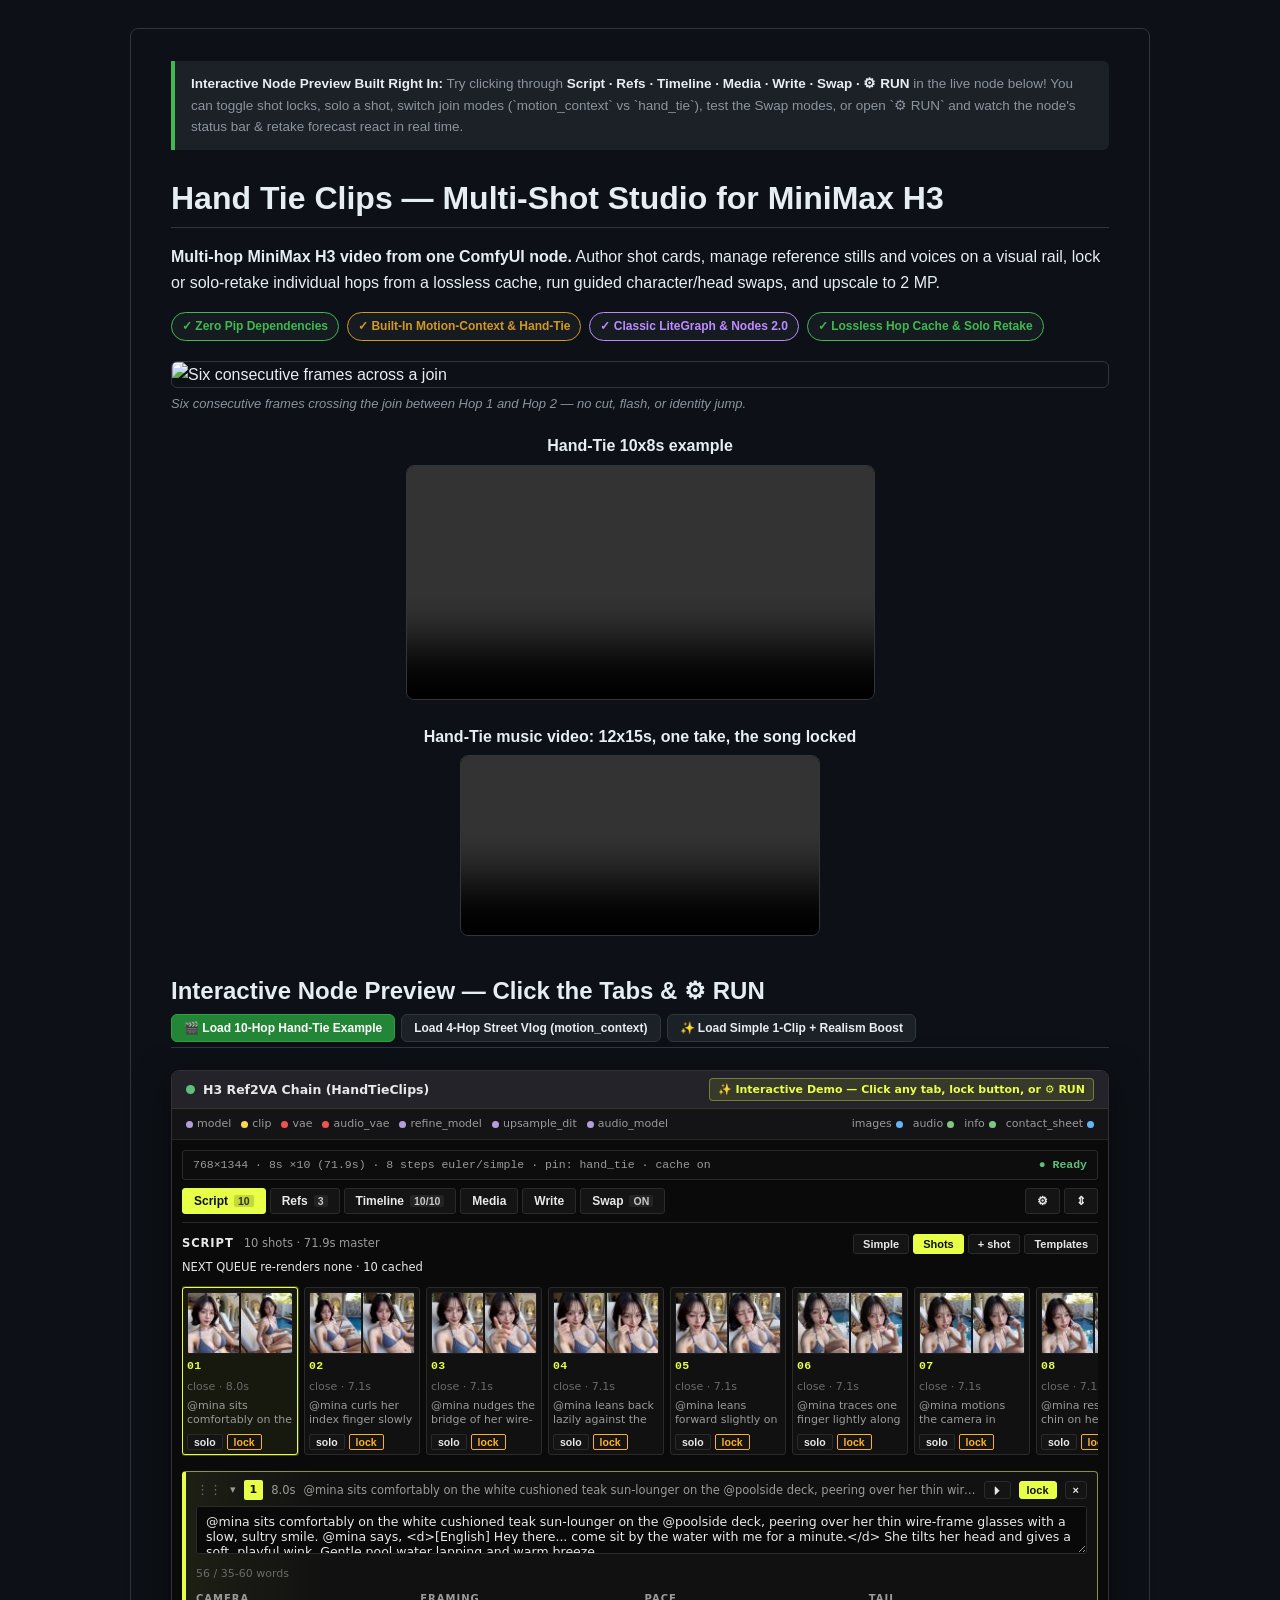
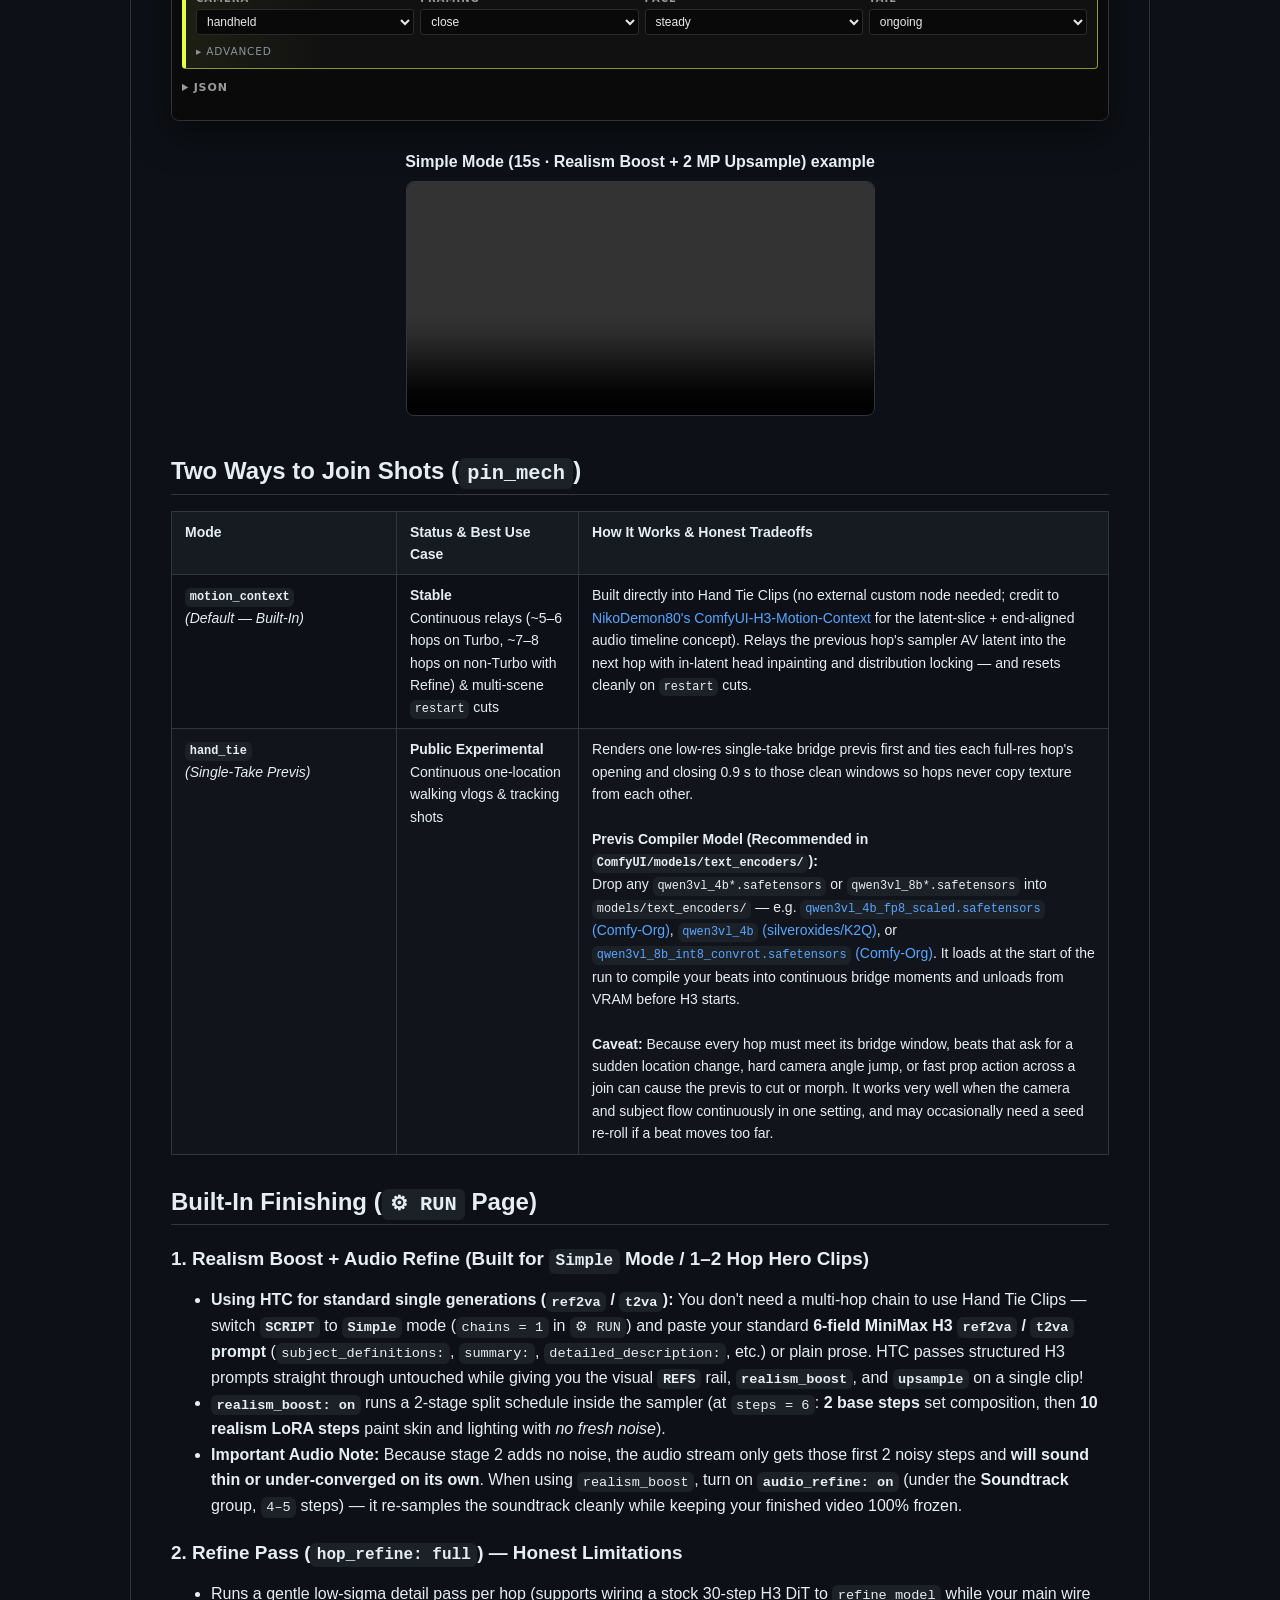
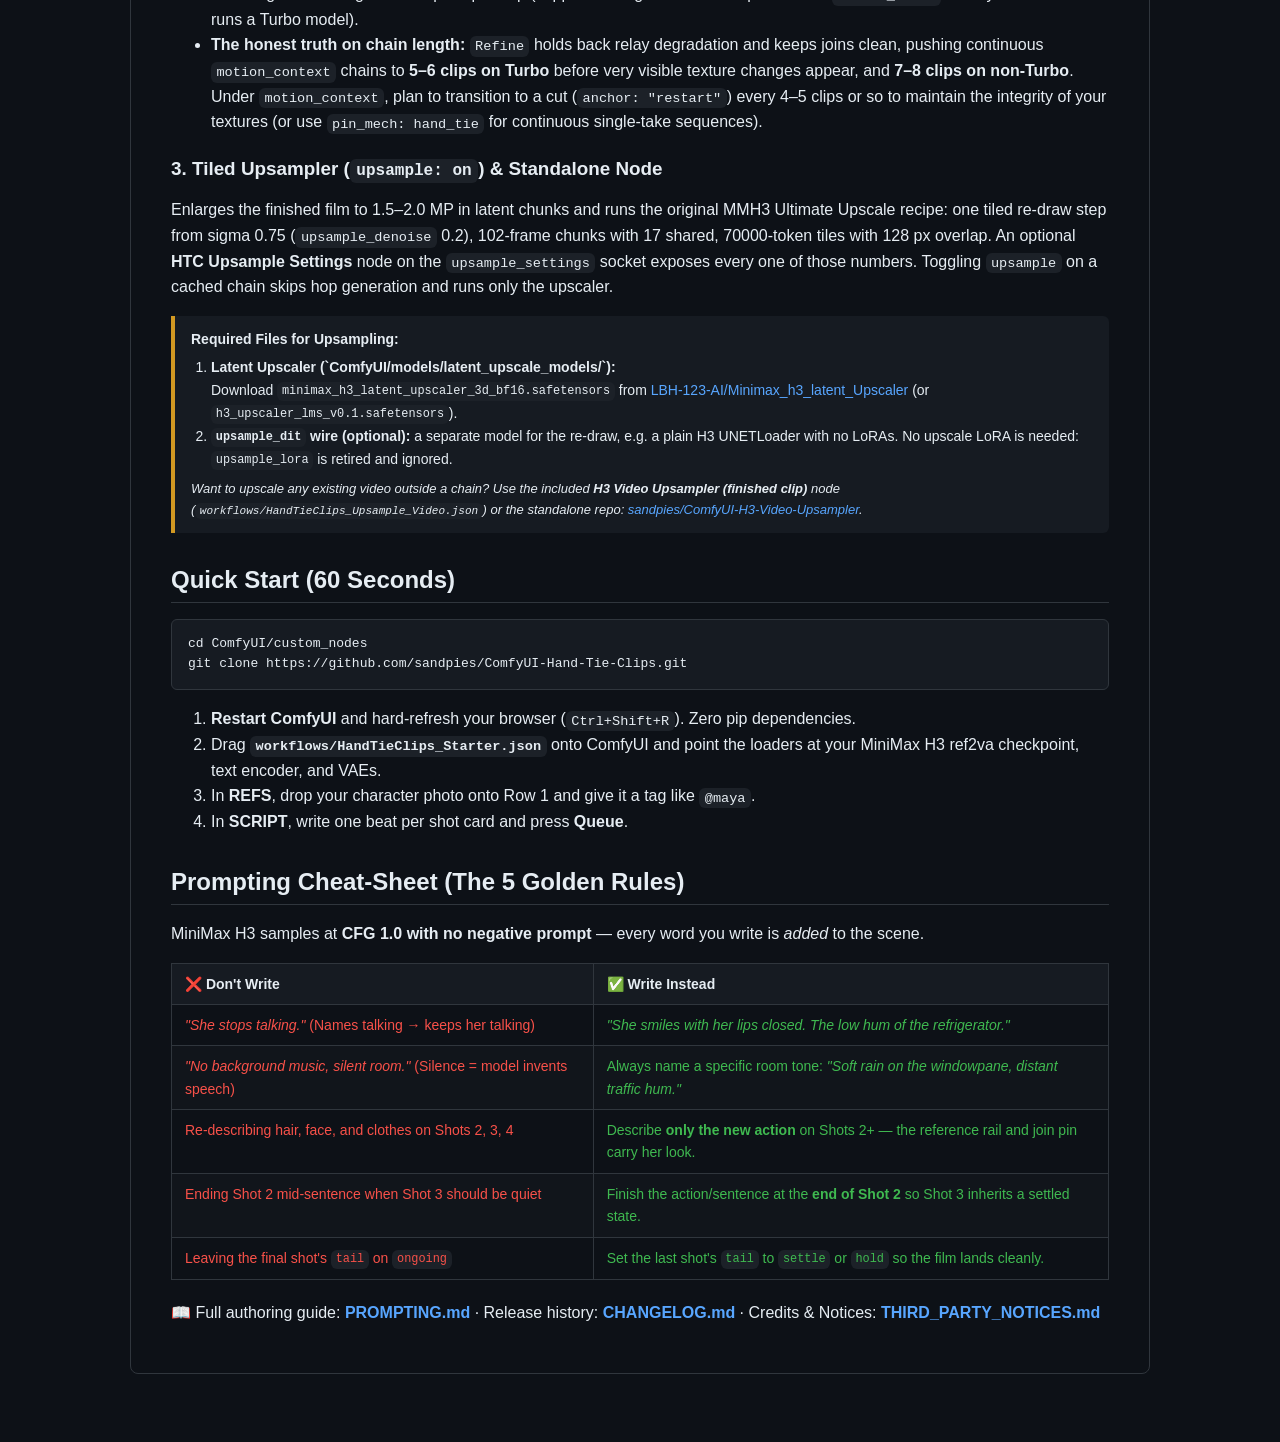
==== docs/demo.html @ 8c5902e2 "3.1.0: hand_tie music videos, HTC Save Video, STANDARD writer, dialogue_lock - hand_tie takes master" ====
<!DOCTYPE html>
<html lang="en" data-theme="dark">
<head>
<meta charset="UTF-8">
<meta name="viewport" content="width=device-width, initial-scale=1.0">
<title>Hand Tie Clips — GitHub Page + Interactive Node Preview</title>
<style>
  :root[data-theme="dark"] {
    --bg-canvas: #0d1117;
    --bg-card: #161b22;
    --bg-subtle: #1c2128;
    --border: #30363d;
    --border-accent: #d29922;
    --text: #e6edf3;
    --text-muted: #8b949e;
    --link: #58a6ff;
    --green: #3fb950;
    --amber: #d29922;
    --red: #f85149;
    --purple: #bc8cff;
  }
  :root[data-theme="light"] {
    --bg-canvas: #ffffff;
    --bg-card: #f6f8fa;
    --bg-subtle: #eaeef2;
    --border: #d0d7de;
    --border-accent: #9a6700;
    --text: #1f2328;
    --text-muted: #656d76;
    --link: #0969da;
    --green: #1a7f37;
    --amber: #9a6700;
    --red: #cf222e;
    --purple: #8250df;
  }
  * { box-sizing: border-box; }
  body {
    margin: 0;
    font-family: -apple-system, BlinkMacSystemFont, "Segoe UI", "Noto Sans", Helvetica, Arial, sans-serif;
    background: var(--bg-canvas);
    color: var(--text);
    line-height: 1.6;
  }
  .action-btn {
    background: var(--bg-subtle);
    color: var(--text);
    border: 1px solid var(--border);
    padding: 6px 12px;
    border-radius: 6px;
    cursor: pointer;
    font-size: 12px;
    font-weight: 600;
  }
  .action-btn.primary { background: #238636; color: #fff; border-color: #2ea043; }
  .container {
    max-width: 1020px;
    margin: 28px auto 80px;
    padding: 32px 40px;
    border: 1px solid var(--border);
    border-radius: 8px;
    background: var(--bg-canvas);
  }
  .concept-banner {
    background: var(--bg-subtle);
    border-left: 4px solid var(--green);
    padding: 12px 16px;
    margin-bottom: 28px;
    border-radius: 0 6px 6px 0;
    font-size: 13.5px;
    color: var(--text-muted);
  }
  .concept-banner strong { color: var(--text); }
  .pane { display: none; }
  .pane.active { display: block; }
  h1, h2, h3 { margin-top: 24px; margin-bottom: 16px; font-weight: 600; line-height: 1.25; }
  h1 { font-size: 2em; padding-bottom: 0.3em; border-bottom: 1px solid var(--border); margin-top: 0; }
  h2 { font-size: 1.5em; padding-bottom: 0.3em; border-bottom: 1px solid var(--border); margin-top: 32px; }
  h3 { font-size: 1.18em; margin-top: 22px; }
  p { margin-top: 0; margin-bottom: 16px; }
  a { color: var(--link); text-decoration: none; }
  a:hover { text-decoration: underline; }
  code {
    font-family: ui-monospace, SFMono-Regular, "SF Mono", Menlo, Consolas, monospace;
    font-size: 85%;
    background: var(--bg-subtle);
    padding: 0.2em 0.4em;
    border-radius: 6px;
  }
  pre {
    background: var(--bg-card);
    border: 1px solid var(--border);
    padding: 14px 16px;
    border-radius: 6px;
    overflow-x: auto;
    font-size: 13px;
  }
  pre code { background: none; padding: 0; font-size: 100%; }
  table { width: 100%; border-collapse: collapse; margin-bottom: 20px; font-size: 14px; }
  th, td { border: 1px solid var(--border); padding: 9px 13px; text-align: left; vertical-align: top; }
  th { background: var(--bg-card); font-weight: 600; }
  tr:nth-child(even) td { background: rgba(128,128,128,0.04); }
  img { max-width: 100%; border-radius: 6px; border: 1px solid var(--border); display: block; margin: 12px 0; }
  .caption { font-size: 13px; color: var(--text-muted); font-style: italic; margin-top: -6px; margin-bottom: 18px; }
  .badges { display: flex; flex-wrap: wrap; gap: 8px; margin: 12px 0 20px; }
  .badge {
    display: inline-flex;
    align-items: center;
    gap: 6px;
    font-size: 12px;
    font-weight: 600;
    padding: 4px 10px;
    border-radius: 999px;
    border: 1px solid var(--border);
    background: var(--bg-card);
  }
  .badge.green { border-color: var(--green); color: var(--green); }
  .badge.amber { border-color: var(--amber); color: var(--amber); }
  .badge.purple { border-color: var(--purple); color: var(--purple); }
  .callout {
    background: var(--bg-card);
    border-left: 4px solid var(--amber);
    padding: 12px 16px;
    border-radius: 0 6px 6px 0;
    margin: 14px 0 18px;
    font-size: 14px;
  }
  details {
    background: var(--bg-card);
    border: 1px solid var(--border);
    border-radius: 6px;
    padding: 10px 14px;
    margin-bottom: 12px;
  }
  summary { cursor: pointer; font-weight: 600; font-size: 14px; }
  details[open] summary { margin-bottom: 10px; padding-bottom: 8px; border-bottom: 1px solid var(--border); }
  .do-dont td:first-child { color: var(--red); font-weight: 500; }
  .do-dont td:last-child { color: var(--green); font-weight: 500; }

  /* ===================================================================== */
  /* INTERACTIVE COMFYUI NODE SIMULATOR (Authentic .h3e-root styling)      */
  /* ===================================================================== */
  .sim-wrap {
    margin: 22px 0 28px;
    border-radius: 8px;
    background: #18181b;
    border: 1px solid #323236;
    box-shadow: 0 12px 36px rgba(0,0,0,0.55);
    overflow: hidden;
    color: #e8e8e8;
    font-family: ui-sans-serif, system-ui, -apple-system, "Segoe UI", sans-serif;
  }
  .sim-titlebar {
    background: #232329;
    border-bottom: 1px solid #333;
    padding: 7px 14px;
    display: flex;
    align-items: center;
    justify-content: space-between;
    font-size: 12.5px;
    font-weight: 600;
  }
  .sim-titlebar-left { display: flex; align-items: center; gap: 8px; }
  .sim-dot { width: 9px; height: 9px; border-radius: 50%; background: #5fbf7a; display: inline-block; }
  .sim-hint {
    font-size: 11px;
    color: #e8ff47;
    background: rgba(232,255,71,0.1);
    border: 1px solid rgba(232,255,71,0.35);
    padding: 2px 8px;
    border-radius: 4px;
    font-weight: 600;
  }
  .sim-pins {
    display: flex;
    justify-content: space-between;
    padding: 6px 14px;
    background: #141416;
    border-bottom: 1px solid #262626;
    font-size: 11px;
    color: #9a9a9a;
  }
  .sim-pin-col { display: flex; flex-wrap: wrap; gap: 10px; }
  .sim-pin { display: inline-flex; align-items: center; gap: 4px; }
  .sim-pin i { width: 7px; height: 7px; border-radius: 50%; display: inline-block; }
  .h3e-sim {
    --h3-bg: #0a0a0a;
    --h3-panel: #111111;
    --h3-sunken: #0d0d0d;
    --h3-border: #2a2a2a;
    --h3-border-soft: #1c1c1c;
    --h3-text: #e8e8e8;
    --h3-muted: #9a9a9a;
    --h3-faint: #6a6a6a;
    --h3-accent: #e8ff47;
    --h3-on-accent: #101010;
    --h3-warn: #ffb020;
    --h3-ok: #5fbf7a;
    background: var(--h3-bg);
    padding: 10px;
    font-size: 13px;
  }
  .h3e-statusbar {
    display: flex;
    align-items: center;
    justify-content: space-between;
    background: #0d0d0d;
    border: 1px solid var(--h3-border);
    padding: 5px 10px;
    font-size: 11.5px;
    color: var(--h3-muted);
    font-family: ui-monospace, SFMono-Regular, Consolas, monospace;
    margin-bottom: 8px;
    border-radius: 3px;
  }
  .h3e-tabs {
    display: flex;
    flex-wrap: wrap;
    gap: 4px;
    align-items: center;
    border-bottom: 1px solid var(--h3-border);
    padding-bottom: 8px;
    margin-bottom: 10px;
  }
  .h3e-btn {
    background: #141414;
    color: var(--h3-text);
    border: 1px solid var(--h3-border);
    border-radius: 3px;
    padding: 5px 11px;
    font-size: 12px;
    font-weight: 600;
    cursor: pointer;
    display: inline-flex;
    align-items: center;
    gap: 6px;
    transition: all 0.1s;
  }
  .h3e-btn:hover { border-color: #555; }
  .h3e-btn.h3e-on {
    background: var(--h3-accent);
    color: var(--h3-on-accent);
    border-color: var(--h3-accent);
    font-weight: 700;
  }
  .h3e-tabcount {
    font-size: 10.5px;
    opacity: 0.85;
    padding: 0 4px;
    border-radius: 2px;
    background: rgba(255,255,255,0.08);
  }
  .h3e-btn.h3e-on .h3e-tabcount {
    background: rgba(0,0,0,0.18);
    color: #101010;
  }
  .h3e-spacer { flex: 1; }
  .sim-surface { display: none; }
  .sim-surface.active { display: block; }

  /* Authentic D2 Horizontal Filmstrip + Single Selected Shot Card (.h3e-filmstrip + .h3e-poster) */
  .h3e-filmstrip {
    display: flex;
    flex-wrap: nowrap;
    gap: 6px;
    overflow-x: auto;
    overflow-y: hidden;
    scrollbar-width: thin;
    padding: 4px 0 8px;
    margin-bottom: 8px;
  }
  .h3e-poster {
    flex: 0 0 auto;
    width: 116px;
    display: flex;
    flex-direction: column;
    gap: 3px;
    padding: 4px;
    background: var(--h3-panel);
    border: 1px solid var(--h3-border);
    border-radius: 3px;
    cursor: pointer;
    text-align: left;
    color: inherit;
    user-select: none;
    transition: border-color 0.12s, background 0.12s;
  }
  .h3e-poster:hover { border-color: #6a7325; }
  .h3e-poster.h3e-on {
    border-color: var(--h3-accent);
    background: #17190e;
    box-shadow: 0 0 0 1px rgba(232,255,71,0.25);
  }
  .h3e-poster-thumb {
    height: 62px;
    background: var(--h3-sunken);
    border: 1px solid var(--h3-border-soft);
    border-radius: 2px;
    overflow: hidden;
    display: flex;
    align-items: center;
    justify-content: center;
  }
  .h3e-poster-thumb img {
    width: 100%;
    height: 100%;
    object-fit: cover;
    margin: 0;
    border: none;
    border-radius: 0;
  }
  .h3e-poster-no {
    font-family: ui-monospace, "Cascadia Mono", "SF Mono", Menlo, monospace;
    font-variant-numeric: tabular-nums;
    font-size: 11.5px;
    font-weight: 700;
    color: var(--h3-accent);
    letter-spacing: 0.04em;
  }
  .h3e-poster-meta {
    font-size: 11px;
    color: var(--h3-faint);
    white-space: nowrap;
    overflow: hidden;
    text-overflow: ellipsis;
  }
  .h3e-poster-beat {
    font-size: 11px;
    color: var(--h3-muted);
    line-height: 1.32;
    height: 2.64em;
    overflow: hidden;
  }
  .h3e-poster-row {
    display: flex;
    gap: 4px;
    margin-top: 3px;
  }
  .h3e-mini {
    background: #141414;
    color: var(--h3-text);
    border: 1px solid var(--h3-border);
    border-radius: 2px;
    padding: 1px 6px;
    font-size: 10.5px;
    font-weight: 600;
    cursor: pointer;
  }
  .h3e-mini.h3e-on-solo {
    background: var(--h3-accent);
    color: #101010;
    border-color: var(--h3-accent);
  }
  .h3e-mini.h3e-on-lock {
    color: var(--h3-warn);
    border-color: var(--h3-warn);
  }
  .h3e-queue-line {
    font-size: 11.5px;
    color: var(--h3-text);
    margin-bottom: 6px;
    font-family: ui-sans-serif, system-ui, sans-serif;
  }
  .h3e-active-card {
    background: linear-gradient(90deg, rgba(232,255,71,0.06), transparent 140px), var(--h3-panel);
    border: 1px solid rgba(232,255,71,0.55);
    border-left: 4px solid var(--h3-accent);
    border-radius: 4px;
    padding: 8px 10px;
    margin-top: 4px;
  }

  /* Shot cards */
  .sim-card {
    background: var(--h3-panel);
    border: 1px solid var(--h3-border);
    border-radius: 4px;
    padding: 10px;
    margin-bottom: 8px;
  }
  .sim-card.locked { border-color: var(--h3-warn); }
  .sim-card.solo { border-color: var(--h3-accent); box-shadow: inset 0 0 0 1px var(--h3-accent); }
  .sim-card-head {
    display: flex;
    align-items: center;
    gap: 8px;
    margin-bottom: 7px;
    font-size: 12px;
  }
  .sim-num {
    background: var(--h3-accent);
    color: #101010;
    font-weight: 800;
    font-size: 11px;
    padding: 1px 6px;
    border-radius: 2px;
  }
  .sim-textarea {
    width: 100%;
    background: #090909;
    color: var(--h3-text);
    border: 1px solid var(--h3-border);
    border-radius: 3px;
    padding: 7px 9px;
    font-size: 12.5px;
    font-family: inherit;
    resize: vertical;
    min-height: 48px;
    margin-bottom: 8px;
  }
  .sim-axes {
    display: grid;
    grid-template-columns: repeat(auto-fit, minmax(110px, 1fr));
    gap: 6px;
  }
  .sim-field label {
    display: block;
    font-size: 10px;
    font-weight: 700;
    letter-spacing: 0.1em;
    color: var(--h3-muted);
    text-transform: uppercase;
    margin-bottom: 2px;
  }
  .sim-select, .sim-input {
    width: 100%;
    background: #090909;
    color: var(--h3-text);
    border: 1px solid var(--h3-border);
    border-radius: 3px;
    padding: 4px 6px;
    font-size: 12px;
  }
  /* Ref rail rows */
  .sim-ref-row {
    display: grid;
    grid-template-columns: 44px 110px 110px 130px 90px 1fr;
    gap: 8px;
    align-items: center;
    background: var(--h3-panel);
    border: 1px solid var(--h3-border);
    padding: 8px 10px;
    border-radius: 4px;
    margin-bottom: 6px;
  }
  .sim-ord {
    background: #1c1c1c;
    border: 1px solid #3a3a3a;
    color: var(--h3-accent);
    font-weight: 700;
    font-size: 11px;
    text-align: center;
    padding: 4px 0;
    border-radius: 3px;
  }
  .sim-forecast {
    background: rgba(95, 191, 122, 0.1);
    border: 1px solid rgba(95, 191, 122, 0.4);
    color: #5fbf7a;
    padding: 8px 12px;
    border-radius: 4px;
    font-size: 12px;
    font-weight: 600;
    margin-bottom: 10px;
  }
  .sim-run-group {
    background: var(--h3-panel);
    border: 1px solid var(--h3-border);
    border-radius: 4px;
    padding: 8px 12px;
    margin-bottom: 8px;
  }
  .sim-run-group summary {
    font-size: 11.5px;
    text-transform: uppercase;
    letter-spacing: 0.12em;
    color: var(--h3-accent);
  }
</style>
</head>
<body>

<div class="container">

  <div id="optA" class="pane active">
    <div class="concept-banner">
      <strong>Interactive Node Preview Built Right In:</strong>
      Try clicking through <strong>Script · Refs · Timeline · Media · Write · Swap · ⚙ RUN</strong> in the live node below! You can toggle shot locks, solo a shot, switch join modes (`motion_context` vs `hand_tie`), test the Swap modes, or open `⚙ RUN` and watch the node's status bar &amp; retake forecast react in real time.
    </div>

    <h1>Hand Tie Clips — Multi-Shot Studio for MiniMax H3</h1>
    <p><strong>Multi-hop MiniMax H3 video from one ComfyUI node.</strong> Author shot cards, manage reference stills and voices on a visual rail, lock or solo-retake individual hops from a lossless cache, run guided character/head swaps, and upscale to 2 MP.</p>

    <div class="badges">
      <span class="badge green">✓ Zero Pip Dependencies</span>
      <span class="badge amber">✓ Built-In Motion-Context &amp; Hand-Tie</span>
      <span class="badge purple">✓ Classic LiteGraph &amp; Nodes 2.0</span>
      <span class="badge green">✓ Lossless Hop Cache &amp; Solo Retake</span>
    </div>

    <img src="https://media.githubusercontent.com/media/sandpies/ComfyUI-Hand-Tie-Clips/main/docs/img/seam-frames.png" alt="Six consecutive frames across a join">
    <div class="caption">Six consecutive frames crossing the join between Hop 1 and Hop 2 — no cut, flash, or identity jump.</div>

    <!-- =================================================================== -->
    <!-- 10-HOP HAND-TIE VIDEO EXAMPLE (chain_00138_)                         -->
    <!-- =================================================================== -->
    <div style="text-align:center; margin:16px 0;">
      <div style="font-weight:600; margin-bottom:6px;">Hand-Tie 10x8s example</div>
      <video controls preload="metadata" width="50%" style="max-width:480px; width:50%; margin:0 auto; border-radius:8px; border:1px solid var(--border); background:#000;">
        <source src="https://huggingface.co/sandpies/ComfyUI-Hand-Tie-Clips/resolve/main/docs/img/hand-tie-10hop-00138.mp4" type="video/mp4">
        <source src="https://media.githubusercontent.com/media/sandpies/ComfyUI-Hand-Tie-Clips/main/docs/img/hand-tie-10hop-00138.mp4" type="video/mp4">
      </video>
    </div>
    <div style="text-align:center; margin:16px 0;">
      <div style="font-weight:600; margin-bottom:6px;">Hand-Tie music video: 12x15s, one take, the song locked</div>
      <video controls preload="metadata" width="40%" style="max-width:360px; width:40%; margin:0 auto; border-radius:8px; border:1px solid var(--border); background:#000;">
        <source src="https://huggingface.co/sandpies/ComfyUI-Hand-Tie-Clips/resolve/main/docs/img/hand-tie-mv-hold-me-anyway.mp4" type="video/mp4">
        <source src="https://media.githubusercontent.com/media/sandpies/ComfyUI-Hand-Tie-Clips/main/docs/img/hand-tie-mv-hold-me-anyway.mp4" type="video/mp4">
      </video>
    </div>

    <!-- =================================================================== -->
    <!-- INTERACTIVE NODE SIMULATOR                                          -->
    <!-- =================================================================== -->
    <div style="display:flex; justify-content:space-between; align-items:center; flex-wrap:wrap; gap:8px; margin-top:32px; border-bottom:1px solid var(--border); padding-bottom:0.3em; margin-bottom:16px;">
      <h2 style="margin:0; border:none; padding:0;">Interactive Node Preview — Click the Tabs &amp; ⚙ RUN</h2>
      <div style="display:flex; gap:6px;">
        <button class="action-btn primary" id="preset-10hop" onclick="loadPreset('loradaddy10')">🎬 Load 10-Hop Hand-Tie Example</button>
        <button class="action-btn" id="preset-4hop" onclick="loadPreset('carolyn4')">Load 4-Hop Street Vlog (motion_context)</button>
        <button class="action-btn" id="preset-simple" onclick="setScriptMode('simple')">✨ Load Simple 1-Clip + Realism Boost</button>
      </div>
    </div>

    <div class="sim-wrap">
      <div class="sim-titlebar">
        <div class="sim-titlebar-left">
          <span class="sim-dot"></span>
          <span>H3 Ref2VA Chain (HandTieClips)</span>
        </div>
        <span class="sim-hint">✨ Interactive Demo — Click any tab, lock button, or ⚙ RUN</span>
      </div>
      <div class="sim-pins">
        <div class="sim-pin-col">
          <span class="sim-pin"><i style="background:#b39ddb"></i>model</span>
          <span class="sim-pin"><i style="background:#ffd54f"></i>clip</span>
          <span class="sim-pin"><i style="background:#ef5350"></i>vae</span>
          <span class="sim-pin"><i style="background:#ef5350"></i>audio_vae</span>
          <span class="sim-pin"><i style="background:#b39ddb"></i>refine_model</span>
          <span class="sim-pin"><i style="background:#b39ddb"></i>upsample_dit</span>
          <span class="sim-pin"><i style="background:#b39ddb"></i>audio_model</span>
        </div>
        <div class="sim-pin-col">
          <span class="sim-pin">images<i style="background:#64b5f6"></i></span>
          <span class="sim-pin">audio<i style="background:#81c784"></i></span>
          <span class="sim-pin">info<i style="background:#81c784"></i></span>
          <span class="sim-pin">contact_sheet<i style="background:#64b5f6"></i></span>
        </div>
      </div>

      <div class="h3e-sim">
        <!-- Row 1: Permanent Status Bar -->
        <div class="h3e-statusbar">
          <span id="sim-digest">768×1344 (9:16) · 8s ×4 (29.2s) · 8 steps euler/simple · pin: motion_context · cache on</span>
          <span style="color:#5fbf7a; font-weight:700;">● Ready</span>
        </div>

        <!-- Row 2: Tab Strip + Gear + Pin -->
        <div class="h3e-tabs">
          <button class="h3e-btn h3e-on" id="tabbtn-script" onclick="simTab('script')">Script <span class="h3e-tabcount" id="cnt-script">4</span></button>
          <button class="h3e-btn" id="tabbtn-refs" onclick="simTab('refs')">Refs <span class="h3e-tabcount">3</span></button>
          <button class="h3e-btn" id="tabbtn-timeline" onclick="simTab('timeline')">Timeline <span class="h3e-tabcount" id="cnt-tl">4/4</span></button>
          <button class="h3e-btn" id="tabbtn-media" onclick="simTab('media')">Media</button>
          <button class="h3e-btn" id="tabbtn-write" onclick="simTab('write')">Write</button>
          <button class="h3e-btn" id="tabbtn-swap" onclick="simTab('swap')">Swap <span class="h3e-tabcount" id="cnt-swap"></span></button>
          <span class="h3e-spacer"></span>
          <button class="h3e-btn" id="tabbtn-run" onclick="simTab('run')" title="The render controls: canvas, sampler, cache, upscaler">⚙</button>
          <button class="h3e-btn" id="sim-pinbtn" onclick="this.classList.toggle('h3e-on')" title="Pin the node's height">⇕</button>
        </div>

        <!-- SURFACE 1: SCRIPT -->
        <div id="sim-script" class="sim-surface active">
          <div style="display:flex; justify-content:space-between; align-items:center; margin-bottom:4px;">
            <div>
              <span style="font-size:11.5px; font-weight:700; letter-spacing:0.08em; color:#e8e8e8;">SCRIPT</span>
              <span id="sim-script-sub" style="font-size:11.5px; color:#9a9a9a; margin-left:6px;">10 shots · 71.8s master</span>
            </div>
            <div style="display:flex; gap:4px;">
              <button class="h3e-btn" id="btn-mode-simple" style="padding:3px 9px; font-size:11px;" onclick="setScriptMode('simple')">Simple</button>
              <button class="h3e-btn h3e-on" id="btn-mode-shots" style="padding:3px 9px; font-size:11px;" onclick="setScriptMode('shots')">Shots</button>
              <button class="h3e-btn" id="btn-add-shot" style="padding:3px 9px; font-size:11px;" onclick="addSimShot()">+ shot</button>
              <button class="h3e-btn" style="padding:3px 9px; font-size:11px;" onclick="loadPreset(activeTag === '@mina' ? 'carolyn4' : 'loradaddy10')">Templates</button>
            </div>
          </div>

          <!-- SHOTS MODE VIEW -->
          <div id="sim-shots-view">
            <div class="h3e-queue-line" id="sim-queue-line">NEXT QUEUE re-renders none · 10 cached</div>
            <div class="h3e-filmstrip" id="sim-score-strip"></div>
            <div id="sim-cards-box"></div>
            <details style="margin-top:8px; background:transparent; border:none; padding:2px 0;">
              <summary style="font-size:11px; color:#9a9a9a; letter-spacing:0.08em;">JSON</summary>
              <pre id="sim-json-box" style="margin-top:6px; font-size:11px; max-height:160px; overflow:auto; background:#090909; border:1px solid #262626;"></pre>
            </details>
          </div>

          <!-- SIMPLE MODE VIEW (Standard MMH3 ref2va / t2va Prompting + Realism Boost) -->
          <div id="sim-simple-view" style="display:none;">
            <div style="background:rgba(232,255,71,0.08); border:1px solid rgba(232,255,71,0.35); border-radius:4px; padding:7px 10px; margin-bottom:8px; font-size:11.5px; color:#e8e8e8;">
              <strong style="color:var(--h3-accent);">✨ Simple Mode (Standard MMH3 <code>ref2va</code> / <code>t2va</code> Studio + Realism Boost):</strong> Paste any standard 6-field MiniMax H3 <code>ref2va</code> / <code>t2va</code> prompt (<code>subject_definitions:</code>, <code>summary:</code>, <code>detailed_description:</code>, etc.) or plain prose directly here with <code>chains = 1</code>. HTC passes structured H3 prompts straight through untouched while giving you the visual <code>REFS</code> rail, <strong><code>realism_boost: on</code></strong> (<code>steps = 6</code> → 2 base + 10 realism LoRA steps) + <strong><code>audio_refine: on</code></strong> (5 steps), and <strong>2 MP Guided Upsampling</strong>!
            </div>
            <div class="h3e-active-card">
              <div style="display:flex; justify-content:space-between; align-items:center; margin-bottom:6px; font-size:11.5px;">
                <span style="color:var(--h3-accent); font-weight:700;">STANDARD MMH3 6-FIELD PROMPT (ref2va / t2va) OR PLAIN PROSE</span>
                <span style="color:#9a9a9a;">chains = 1 · 15.0s (362f) · steps = 6 (2 + 10 realism_boost) · audio_refine = on · upsample = on</span>
              </div>
              <textarea class="sim-textarea" id="sim-simple-text" style="min-height:175px; font-family:ui-monospace, SFMono-Regular, Consolas, monospace; font-size:11.5px;">subject_definitions:
&lt;Subject 1&gt; is the young woman in &lt;Picture 1&gt;. The collage grid is identity only. She has dark hair in an updo with loose face-framing strands and small flower clips, a white triangle bikini with blue flowers, blue string ties at the neck and hips, and bare feet.
&lt;Subject 2&gt; is the nugget mascot in &lt;Picture 2&gt;, an orange breaded body, blue headband, yellow beak, round black eyes, small wings, and two feet.
&lt;Subject 3&gt; is the beach in &lt;Picture 3&gt;: raked sand, blue court lines, a blue-padded volleyball net, palm trunks, and the ocean horizon.

summary:
[reference generation] &lt;Subject 1&gt; dances a fast body roll and hip circle on the kick at the center of &lt;Subject 3&gt; after dark, with a lighting truss, speaker stacks, a hexagonal neon panel, a full moon, string lights, and a crowd ring around the court. &lt;Subject 2&gt; bounces beside her on that same kick. Four cuts only change the angle. The camera arcs and pushes in, rolls low along the hip circle, pedestals into a hero view while her hands travel up the torso, then tracks her turn into a close call-me hand.

retention_analysis:
&lt;Subject 1&gt; (appears in [Shot 1], [Shot 2], [Shot 3], [Shot 4]): fully_preserved - her face, updo, flower clips, white floral bikini, blue string ties, and bare feet are retained.
&lt;Subject 2&gt; (appears in [Shot 1], [Shot 2], [Shot 3], [Shot 4]): fully_preserved - the breaded orange body, blue headband, yellow beak, black eyes, small wings, and two feet are retained.
&lt;Subject 3&gt; (appears in [Shot 1], [Shot 2], [Shot 3], [Shot 4]): partially_preserved - raked sand, blue court lines, the blue-padded net, palm trunks, and the ocean horizon stay; daylight becomes night and a stage, moon, string lights, and crowd occupy the court.

detailed_description:
Photoreal live-action night beach. &lt;Subject 1&gt; and &lt;Subject 2&gt; keep the rendered look of their reference images under practical neon and moonlight.
[Shot 1] A high wide shot looks over a glow-stick crowd toward the sand. &lt;Subject 3&gt; shows raked sand, blue court lines, and the blue-padded net at frame-left, with palm trunks, the ocean, a full moon, a lighting truss, speaker stacks, and a hexagonal neon panel behind the pair. &lt;Subject 1&gt; is already mid-roll at center, weight in the hips, bare feet planted. &lt;Subject 2&gt; is at her camera-right side, wings already lifting on the kick.
At 00:00.000-00:01.400, on each kick her hips circle frame-right and the ribcage follows a half-beat later. The updo sways with the circle and the blue hip ties swing. The camera arcs right with large amplitude at fast speed and pushes in. &lt;Subject 2&gt; bounces once per kick, wings flicking at the top of each bounce.
At 00:01.400-00:02.900, the circle reverses frame-left on the next kicks. Her chest rolls up through the circle, shoulders loose, and both hands rest on the hip ties, fingers following the sway. Her mouth is open in a laugh toward the lens. The arc and push keep moving.
At 00:02.900-00:04.400, the hips return frame-right and the chest finishes the roll high. Loose strands cross her cheek on the sway. The camera arrives at an eye-level full-body view, still pushing in with medium amplitude.
[Shot 2] At 00:04.400, the camera cuts low. The hip circle is already traveling frame-right, and both bare feet stay planted while the knees soften on the kick.
At 00:04.400-00:06.100, the camera arcs left with large amplitude at fast speed along her hips and thighs. Each kick drops one hip and lifts the other, the ties flicking at the top of the circle. A little sand shifts under the balls of her feet. &lt;Subject 2&gt; bounces at frame-right, wings marking the kick.
At 00:06.100-00:08.200, the camera rolls counterclockwise and keeps the arc. Her left hip leads a deeper circle toward &lt;Subject 2&gt;, the torso folding with it and the chest already rolling back up. &lt;Subject 2&gt; leans in on the bounce, beak near her shoulder, wings spread.
[Shot 3] At 00:08.200, the camera cuts to a view just behind &lt;Subject 2&gt;. Her chest is already rising out of that fold, and her right hand is already leaving the hip tie.
At 00:08.200-00:10.000, the camera pedestals up with large amplitude at fast speed. On the kicks her right hand travels from the hip tie up the side of the ribcage to the collarbone, wrist loose, while the hips keep the circle. The updo lags a beat behind the chest. &lt;Subject 2&gt; turns toward the lens on the bounce, wings wide.
At 00:10.000-00:11.800, the camera arcs right with large amplitude at fast speed into a hero two-shot and pushes in. Her left hand joins the path and both arms open from the collarbone toward the lens, still riding the hip circle. Her eyes meet the lens, mouth open in the laugh. &lt;Subject 2&gt; faces the lens at frame-left, bouncing on the kick.
[Shot 4] At 00:11.800, the camera cuts high behind the pair. The open arms and the hip circle are already carrying her into a left turn. The crowd is a semicircle. The net, palms, and ocean of &lt;Subject 3&gt; read past the stage.
At 00:11.800-00:13.400, the camera tracks that turn with large amplitude at fast speed. Her hips lead on the kick, shoulders and updo follow, and the ties whip after the turn. &lt;Subject 2&gt; bounces through the same turn and lands facing the lens. Her face comes around to the lens before the camera finishes the arc.
At 00:13.400-00:15.080, the camera pushes in with medium amplitude at fast speed to a close view, &lt;Subject 2&gt;'s headband and one wing remaining at frame-left. The hip circle continues small under the frame. Her right hand, still traveling from the collarbone path, arrives beside her cheek, thumb near the ear and little finger toward the chin. The updo keeps the sway through the last kick.

overall_soundscape:
Crowd roar and a soft shift of sand under bare feet continue under the stage.

non_diegetic_music:
Fast club techno. A distorted four-on-the-floor kick, a rolling low bass, closed metallic hi-hats, and a short minor synth stab. The tempo stays fast and the level stays loud from 00:00.000 through 00:15.080. Her hip circle lands on the kick.</textarea>
              <div style="font-size:11px; color:#9a9a9a;">Detects standard 6-field H3 headers automatically and passes them through verbatim while binding <code>REFS</code> rail photos &amp; voices.</div>
            </div>
          </div>
        </div>

        <!-- SURFACE 2: REFS -->
        <div id="sim-refs" class="sim-surface">
          <div style="display:flex; justify-content:space-between; align-items:center; margin-bottom:8px;">
            <span style="font-size:11px; font-weight:700; letter-spacing:0.12em; color:#9a9a9a;">REFERENCE REGISTER · STABLE @TAGS &amp; PER-REF PIXEL BUDGETS</span>
          </div>
          <div class="sim-ref-row">
            <span class="sim-ord">&lt;Pic 1&gt;</span>
            <input class="sim-input" value="@carolyn" readonly>
            <select class="sim-select"><option>Subject 1</option><option>setting/prop</option></select>
            <select class="sim-select"><option>fully preserved</option><option>partially copy</option><option>reference</option></select>
            <select class="sim-select"><option>full MP</option><option>1.0 MP</option><option>0.5 MP</option></select>
            <input class="sim-input" value="young woman with long black hair, dark grey crop top, cross necklace">
          </div>
          <div class="sim-ref-row">
            <span class="sim-ord">&lt;Pic 2&gt;</span>
            <input class="sim-input" value="@street" readonly>
            <select class="sim-select"><option>setting/prop</option><option>Subject 1</option></select>
            <select class="sim-select"><option>reference</option><option>fully preserved</option></select>
            <select class="sim-select"><option>0.5 MP</option><option>1.0 MP</option><option>full MP</option></select>
            <input class="sim-input" value="busy afternoon shopping street lined with colourful shop windows">
          </div>
          <div class="sim-ref-row">
            <span class="sim-ord">&lt;Pic 3&gt;</span>
            <input class="sim-input" value="@stall" readonly>
            <select class="sim-select"><option>setting/prop</option><option>Subject 1</option></select>
            <select class="sim-select"><option>reference</option><option>fully preserved</option></select>
            <select class="sim-select"><option>0.5 MP</option><option>1.0 MP</option><option>full MP</option></select>
            <input class="sim-input" value="warmly lit street food stall with grilled skewers on the counter">
          </div>
        </div>

        <!-- SURFACE 3: TIMELINE -->
        <div id="sim-timeline" class="sim-surface">
          <div class="sim-forecast" id="sim-forecast-box">
            ✓ NEXT QUEUE: 0 of 4 hops will re-render — all 4 hops served from lossless FFV1 + safetensors cache.
          </div>
          <div id="sim-tl-rows"></div>
        </div>

        <!-- SURFACE 4: MEDIA -->
        <div id="sim-media" class="sim-surface">
          <div style="display:grid; grid-template-columns:1fr 1fr; gap:8px;">
            <div class="sim-card">
              <div style="font-size:11px; font-weight:700; color:var(--h3-accent); margin-bottom:4px;">START IMAGE &amp; MASTER AUDIO LOCK</div>
              <div class="sim-field" style="margin-bottom:6px;">
                <label>Start Image (Optional Frame 0)</label>
                <input class="sim-input" value="carolyn_opening_frame.png" readonly>
              </div>
              <div class="sim-field">
                <label>Master Audio File (Continuous Lip-Sync Take)</label>
                <input class="sim-input" placeholder="(none — each hop generates its own dialogue)" readonly>
              </div>
            </div>
            <div class="sim-card">
              <div style="font-size:11px; font-weight:700; color:var(--h3-accent); margin-bottom:4px;">REFERENCE CLIPS (1–3) &amp; VOICES (1–3)</div>
              <div class="sim-field" style="margin-bottom:6px;">
                <label>Reference Clip 1 (&lt;Video 1&gt;)</label>
                <input class="sim-input" value="street_walk_driver.mp4  [0.0s – 8.0s · 0.3 MP]" readonly>
              </div>
              <div class="sim-field">
                <label>Voice 1 (&lt;Audio 1&gt;)</label>
                <input class="sim-input" value="carolyn_voice_ref.wav  [0.0s – 6.2s]" readonly>
              </div>
            </div>
          </div>
        </div>

        <!-- SURFACE 5: WRITE -->
        <div id="sim-write" class="sim-surface">
          <div class="sim-card">
            <div style="display:flex; justify-content:space-between; align-items:center; margin-bottom:8px;">
              <span style="font-size:11px; font-weight:700; color:var(--h3-accent);">WRITE — LOCAL AI PLAN DRAFTING ASSISTANT (WIP)</span>
              <span style="font-size:11px; color:#5fbf7a;">● nInfer · Qwen3.8-27B — Ready</span>
            </div>
            <textarea class="sim-textarea" id="sim-write-brief">4-hop walking street-food vlog with @carolyn: she introduces the block, admires the shop windows, picks up a grilled skewer at @stall, and takes a bite.</textarea>
            <div style="display:flex; gap:6px; align-items:center;">
              <button class="h3e-btn h3e-on" onclick="alert('In ComfyUI, this sends your brief + reference thumbnails to your local LLM, validates the returned JSON against all H3 rules, and populates the Script cards!')">Write plan</button>
              <span style="font-size:11.5px; color:var(--h3-muted);">Drafts cards + reference descriptions. Always review generated beats before rendering.</span>
            </div>
          </div>
        </div>

        <!-- SURFACE 6: SWAP -->
        <div id="sim-swap" class="sim-surface">
          <div class="sim-card">
            <div style="display:flex; justify-content:space-between; align-items:center; margin-bottom:8px;">
              <span style="font-size:11px; font-weight:700; color:var(--h3-accent);">GUIDED VIDEO SWAP — STANDALONE ONE-HOP IDENTITY / HEAD SWAP</span>
              <span style="font-size:11px; color:var(--h3-muted);">Auto-loads Character Swap + Head Swap LoRAs</span>
            </div>
            <div style="display:flex; gap:6px; margin-bottom:10px; flex-wrap:wrap;">
              <button class="h3e-btn h3e-on" id="swmode-replace" onclick="setSwapMode('replace_person', this)">Replace Person (Full Body)</button>
              <button class="h3e-btn" id="swmode-head" onclick="setSwapMode('head_swap', this)">Head Swap (Keep Body &amp; Clothes)</button>
              <button class="h3e-btn" id="swmode-face" onclick="setSwapMode('face_only', this)">Face Only</button>
              <button class="h3e-btn" id="swmode-keep" onclick="setSwapMode('keep_person', this)">Keep Person (Restyle)</button>
            </div>
            <div class="sim-axes" style="margin-bottom:8px;">
              <div class="sim-field">
                <label>Identity Photo (@tag)</label>
                <select class="sim-select"><option>@carolyn (Picture 1)</option></select>
              </div>
              <div class="sim-field">
                <label>Wardrobe Override (Optional Free Text)</label>
                <input class="sim-input" id="sim-swap-wardrobe" value="black leather jacket over a white crop top" oninput="updateSwapPreview()">
              </div>
            </div>
            <div class="sim-field">
              <label>Compiled Swap Prompt Preview (Written to swap_script, leaving your Shot Plan untouched)</label>
              <textarea class="sim-textarea" id="sim-swap-preview" readonly style="min-height:68px; font-family:ui-monospace, monospace; font-size:11.5px;"></textarea>
            </div>
          </div>
        </div>

        <!-- SURFACE 7: ⚙ RUN PAGE -->
        <div id="sim-run" class="sim-surface">
          <div style="display:flex; justify-content:space-between; align-items:center; margin-bottom:10px;">
            <div>
              <span style="font-weight:700; color:var(--h3-accent);">RUN</span>
              <span style="font-size:11.5px; color:var(--h3-muted); margin-left:8px;">48 dials · 9 groups (obsolete v1 band-aids removed)</span>
            </div>
            <button class="h3e-btn" onclick="simTab('script')">← back to work</button>
          </div>

          <details class="sim-run-group" open>
            <summary>output &amp; sampling</summary>
            <div class="sim-axes" style="margin-top:8px;">
              <div class="sim-field">
                <label>resolution</label>
                <select class="sim-select" id="run-res" onchange="syncDigest()"><option value="768×1344">768p (0.98 MP)</option><option value="576×1024">576p (0.56 MP)</option></select>
              </div>
              <div class="sim-field">
                <label>duration</label>
                <select class="sim-select" id="run-dur" onchange="syncDigest()"><option value="8">8 s (192f)</option><option value="10">10 s (243f)</option></select>
              </div>
              <div class="sim-field">
                <label>steps</label>
                <input class="sim-input" id="run-steps" type="number" value="8" onchange="syncDigest()">
              </div>
              <div class="sim-field">
                <label>sampler / scheduler</label>
                <select class="sim-select" id="run-samp" onchange="syncDigest()"><option value="euler/simple">euler / simple</option><option value="res_multistep/beta">res_multistep / beta</option></select>
              </div>
            </div>
          </details>

          <details class="sim-run-group" open>
            <summary>join &amp; pin (cleaned — 5 essential controls)</summary>
            <div class="sim-axes" style="margin-top:8px;">
              <div class="sim-field">
                <label>pin mech</label>
                <select class="sim-select" id="run-pin" onchange="syncDigest()">
                  <option value="auto">auto</option>
                  <option value="motion_context">motion_context (Built-In)</option>
                  <option value="hand_tie" selected>hand_tie (Previs Bridge)</option>
                </select>
              </div>
              <div class="sim-field">
                <label>ref image size</label>
                <select class="sim-select"><option>match</option><option>max (2048px)</option></select>
              </div>
              <div class="sim-field">
                <label>audio pin frames</label>
                <input class="sim-input" type="number" value="24">
              </div>
              <div class="sim-field">
                <label>voice every hop</label>
                <select class="sim-select"><option>off</option><option>speaking</option><option>on</option></select>
              </div>
              <div class="sim-field">
                <label>last frame guide</label>
                <select class="sim-select"><option>off</option><option>before_restart</option><option>still</option></select>
              </div>
            </div>
          </details>

          <details class="sim-run-group" open>
            <summary>refine · realism boost · upsample · soundtrack (audio refine)</summary>
            <div class="sim-axes" style="margin-top:8px;">
              <div class="sim-field">
                <label>hop refine</label>
                <select class="sim-select"><option>off</option><option selected>full (v2.4)</option><option>pin_only</option></select>
              </div>
              <div class="sim-field">
                <label>realism boost</label>
                <select class="sim-select"><option>off</option><option>on (2 + 10 steps)</option></select>
              </div>
              <div class="sim-field">
                <label>audio refine (pair w/ boost)</label>
                <select class="sim-select"><option>off</option><option selected>on (5 steps @ 0.5)</option></select>
              </div>
              <div class="sim-field">
                <label>upsample</label>
                <select class="sim-select"><option>off</option><option selected>on (2.0 MP)</option></select>
              </div>
            </div>
          </details>
        </div>

      </div>
    </div>

    <div style="text-align:center; margin:16px 0 24px;">
      <div style="font-weight:600; margin-bottom:6px;">Simple Mode (15s · Realism Boost + 2 MP Upsample) example</div>
      <video controls preload="metadata" width="50%" style="max-width:480px; width:50%; margin:0 auto; border-radius:8px; border:1px solid var(--border); background:#000;">
        <source src="https://huggingface.co/sandpies/ComfyUI-Hand-Tie-Clips/resolve/main/docs/img/simple-realism-boost-2mp-00008.mp4" type="video/mp4">
        <source src="https://media.githubusercontent.com/media/sandpies/ComfyUI-Hand-Tie-Clips/main/docs/img/simple-realism-boost-2mp-00008.mp4" type="video/mp4">
      </video>
    </div>

    <h2>Two Ways to Join Shots (<code>pin_mech</code>)</h2>
    <table>
      <thead>
        <tr>
          <th style="width:24%">Mode</th>
          <th>Status &amp; Best Use Case</th>
          <th>How It Works &amp; Honest Tradeoffs</th>
        </tr>
      </thead>
      <tbody>
        <tr>
          <td><strong><code>motion_context</code></strong><br><em>(Default — Built-In)</em></td>
          <td><strong>Stable</strong><br>Continuous relays (~5–6 hops on Turbo, ~7–8 hops on non-Turbo with Refine) &amp; multi-scene <code>restart</code> cuts</td>
          <td>Built directly into Hand Tie Clips (no external custom node needed; credit to <a href="https://github.com/NikoDemon80/ComfyUI-H3-Motion-Context">NikoDemon80's ComfyUI-H3-Motion-Context</a> for the latent-slice + end-aligned audio timeline concept). Relays the previous hop's sampler AV latent into the next hop with in-latent head inpainting and distribution locking — and resets cleanly on <code>restart</code> cuts.</td>
        </tr>
        <tr>
          <td><strong><code>hand_tie</code></strong><br><em>(Single-Take Previs)</em></td>
          <td><strong>Public Experimental</strong><br>Continuous one-location walking vlogs &amp; tracking shots</td>
          <td>Renders one low-res single-take bridge previs first and ties each full-res hop's opening and closing 0.9 s to those clean windows so hops never copy texture from each other.<br><br>
          <strong>Previs Compiler Model (Recommended in <code>ComfyUI/models/text_encoders/</code>):</strong><br>
          Drop any <code>qwen3vl_4b*.safetensors</code> or <code>qwen3vl_8b*.safetensors</code> into <code>models/text_encoders/</code> — e.g. <a href="https://huggingface.co/Comfy-Org/Krea-2/resolve/main/text_encoders/qwen3vl_4b_fp8_scaled.safetensors"><code>qwen3vl_4b_fp8_scaled.safetensors</code> (Comfy-Org)</a>, <a href="https://huggingface.co/silveroxides/K2Q/tree/main/qwen3vl_4b"><code>qwen3vl_4b</code> (silveroxides/K2Q)</a>, or <a href="https://huggingface.co/Comfy-Org/Qwen-Image-2.1/resolve/main/text_encoders/qwen3vl_8b_int8_convrot.safetensors"><code>qwen3vl_8b_int8_convrot.safetensors</code> (Comfy-Org)</a>. It loads at the start of the run to compile your beats into continuous bridge moments and unloads from VRAM before H3 starts.<br><br>
          <strong>Caveat:</strong> Because every hop must meet its bridge window, beats that ask for a sudden location change, hard camera angle jump, or fast prop action across a join can cause the previs to cut or morph. It works very well when the camera and subject flow continuously in one setting, and may occasionally need a seed re-roll if a beat moves too far.</td>
        </tr>
      </tbody>
    </table>

    <h2>Built-In Finishing (<code>⚙ RUN</code> Page)</h2>

    <h3>1. Realism Boost + Audio Refine (Built for <code>Simple</code> Mode / 1–2 Hop Hero Clips)</h3>
    <ul>
      <li><strong>Using HTC for standard single generations (<code>ref2va</code> / <code>t2va</code>):</strong> You don't need a multi-hop chain to use Hand Tie Clips — switch <strong><code>SCRIPT</code></strong> to <strong><code>Simple</code></strong> mode (<code>chains = 1</code> in <code>⚙ RUN</code>) and paste your standard <strong>6-field MiniMax H3 <code>ref2va</code> / <code>t2va</code> prompt</strong> (<code>subject_definitions:</code>, <code>summary:</code>, <code>detailed_description:</code>, etc.) or plain prose. HTC passes structured H3 prompts straight through untouched while giving you the visual <strong><code>REFS</code></strong> rail, <strong><code>realism_boost</code></strong>, and <strong><code>upsample</code></strong> on a single clip!</li>
      <li><strong><code>realism_boost: on</code></strong> runs a 2-stage split schedule inside the sampler (at <code>steps = 6</code>: <strong>2 base steps</strong> set composition, then <strong>10 realism LoRA steps</strong> paint skin and lighting with <em>no fresh noise</em>).</li>
      <li><strong>Important Audio Note:</strong> Because stage 2 adds no noise, the audio stream only gets those first 2 noisy steps and <strong>will sound thin or under-converged on its own</strong>. When using <code>realism_boost</code>, turn on <strong><code>audio_refine: on</code></strong> (under the <strong>Soundtrack</strong> group, <code>4–5</code> steps) — it re-samples the soundtrack cleanly while keeping your finished video 100% frozen.</li>
    </ul>

    <h3>2. Refine Pass (<code>hop_refine: full</code>) — Honest Limitations</h3>
    <ul>
      <li>Runs a gentle low-sigma detail pass per hop (supports wiring a stock 30-step H3 DiT to <code>refine_model</code> while your main wire runs a Turbo model).</li>
      <li><strong>The honest truth on chain length:</strong> <code>Refine</code> holds back relay degradation and keeps joins clean, pushing continuous <code>motion_context</code> chains to <strong>5–6 clips on Turbo</strong> before very visible texture changes appear, and <strong>7–8 clips on non-Turbo</strong>. Under <code>motion_context</code>, plan to transition to a cut (<code>anchor: "restart"</code>) every 4–5 clips or so to maintain the integrity of your textures (or use <code>pin_mech: hand_tie</code> for continuous single-take sequences).</li>
    </ul>

    <h3>3. Tiled Upsampler (<code>upsample: on</code>) &amp; Standalone Node</h3>
    <p>Enlarges the finished film to 1.5–2.0 MP in latent chunks and runs the original MMH3 Ultimate Upscale recipe: one tiled re-draw step from sigma 0.75 (<code>upsample_denoise</code> 0.2), 102-frame chunks with 17 shared, 70000-token tiles with 128 px overlap. An optional <strong>HTC Upsample Settings</strong> node on the <code>upsample_settings</code> socket exposes every one of those numbers. Toggling <code>upsample</code> on a cached chain skips hop generation and runs only the upscaler.</p>

    <div class="callout">
      <strong>Required Files for Upsampling:</strong>
      <ol style="margin:6px 0 0 0; padding-left:20px;">
        <li><strong>Latent Upscaler (`ComfyUI/models/latent_upscale_models/`):</strong><br>
            Download <code>minimax_h3_latent_upscaler_3d_bf16.safetensors</code> from <a href="https://huggingface.co/LBH-123-AI/Minimax_h3_latent_Upscaler">LBH-123-AI/Minimax_h3_latent_Upscaler</a> (or <code>h3_upscaler_lms_v0.1.safetensors</code>).</li>
        <li><strong><code>upsample_dit</code> wire (optional):</strong> a separate model for the re-draw, e.g. a plain H3 UNETLoader with no LoRAs. No upscale LoRA is needed: <code>upsample_lora</code> is retired and ignored.</li>
      </ol>
      <p style="margin:8px 0 0 0; font-size:13px;"><em>Want to upscale any existing video outside a chain? Use the included <strong>H3 Video Upsampler (finished clip)</strong> node (<code>workflows/HandTieClips_Upsample_Video.json</code>) or the standalone repo: <a href="https://github.com/sandpies/ComfyUI-H3-Video-Upsampler">sandpies/ComfyUI-H3-Video-Upsampler</a>.</em></p>
    </div>

    <h2>Quick Start (60 Seconds)</h2>
    <pre><code>cd ComfyUI/custom_nodes
git clone https://github.com/sandpies/ComfyUI-Hand-Tie-Clips.git</code></pre>
    <ol>
      <li><strong>Restart ComfyUI</strong> and hard-refresh your browser (<code>Ctrl+Shift+R</code>). Zero pip dependencies.</li>
      <li>Drag <strong><code>workflows/HandTieClips_Starter.json</code></strong> onto ComfyUI and point the loaders at your MiniMax H3 ref2va checkpoint, text encoder, and VAEs.</li>
      <li>In <strong>REFS</strong>, drop your character photo onto Row 1 and give it a tag like <code>@maya</code>.</li>
      <li>In <strong>SCRIPT</strong>, write one beat per shot card and press <strong>Queue</strong>.</li>
    </ol>

    <h2>Prompting Cheat-Sheet (The 5 Golden Rules)</h2>
    <p>MiniMax H3 samples at <strong>CFG 1.0 with no negative prompt</strong> — every word you write is <em>added</em> to the scene.</p>
    <table class="do-dont">
      <thead>
        <tr>
          <th style="width:45%">❌ Don't Write</th>
          <th>✅ Write Instead</th>
        </tr>
      </thead>
      <tbody>
        <tr>
          <td><em>"She stops talking."</em> (Names talking → keeps her talking)</td>
          <td><em>"She smiles with her lips closed. The low hum of the refrigerator."</em></td>
        </tr>
        <tr>
          <td><em>"No background music, silent room."</em> (Silence = model invents speech)</td>
          <td>Always name a specific room tone: <em>"Soft rain on the windowpane, distant traffic hum."</em></td>
        </tr>
        <tr>
          <td>Re-describing hair, face, and clothes on Shots 2, 3, 4</td>
          <td>Describe <strong>only the new action</strong> on Shots 2+ — the reference rail and join pin carry her look.</td>
        </tr>
        <tr>
          <td>Ending Shot 2 mid-sentence when Shot 3 should be quiet</td>
          <td>Finish the action/sentence at the <strong>end of Shot 2</strong> so Shot 3 inherits a settled state.</td>
        </tr>
        <tr>
          <td>Leaving the final shot's <code>tail</code> on <code>ongoing</code></td>
          <td>Set the last shot's <code>tail</code> to <code>settle</code> or <code>hold</code> so the film lands cleanly.</td>
        </tr>
      </tbody>
    </table>
    <p>📖 Full authoring guide: <a href="https://github.com/sandpies/ComfyUI-Hand-Tie-Clips/blob/main/PROMPTING.md"><strong>PROMPTING.md</strong></a> · Release history: <a href="https://github.com/sandpies/ComfyUI-Hand-Tie-Clips/blob/main/CHANGELOG.md"><strong>CHANGELOG.md</strong></a> · Credits &amp; Notices: <a href="https://github.com/sandpies/ComfyUI-Hand-Tie-Clips/blob/main/THIRD_PARTY_NOTICES.md"><strong>THIRD_PARTY_NOTICES.md</strong></a></p>
  </div>



</div>

<script>
  const PRESET_CAROLYN_4 = [
    { id: "intro", dur: "8 s", join: "start", cam: "handheld", frame: "medium", pace: "steady", tail: "ongoing", locked: true, solo: false, dirty: false,
      beat: "@carolyn walks down @street in the late afternoon sun, holding her phone out. (S1) says, <d>[English] What's up everybody, welcome back, today is all about street food!</d> She grins. Footsteps on pavement, traffic hum." },
    { id: "shops", dur: "8 s", join: "continuous", cam: "handheld", frame: "close", pace: "steady", tail: "ongoing", locked: false, solo: false, dirty: false,
      beat: "@carolyn keeps walking past the colorful shop windows. (S1) says, <d>[English] Look at this block, every window is a different color, I love it.</d> She slows beside @stall. Footsteps, distant traffic hum." },
    { id: "stall", dur: "8 s", join: "continuous", cam: "handheld", frame: "close", pace: "steady", tail: "ongoing", locked: false, solo: false, dirty: false,
      beat: "@carolyn points to @stall and raises a grilled skewer toward the camera. (S1) says, <d>[English] This is the stall everyone talks about.</d> She grins. A sizzling grill, footsteps." },
    { id: "taste", dur: "8 s", join: "continuous", cam: "handheld", frame: "close", pace: "slow", tail: "settle", locked: false, solo: false, dirty: false,
      beat: "@carolyn takes a big bite of the skewer, chews slowly with her lips closed, nods at the camera, then waves the skewer. A sizzling grill and the crunch of the skewer." }
  ];

  const PRESET_LORADADDY_10 = [
    {
        "id": "poolside_hello",
        "dur": "8 s",
        "join": "start",
        "cam": "handheld",
        "frame": "close",
        "pace": "steady",
        "tail": "ongoing",
        "locked": true,
        "solo": false,
        "dirty": false,
        "beat": "@mina sits comfortably on the white cushioned teak sun-lounger on the @poolside deck, peering over her thin wire-frame glasses with a slow, sultry smile. @mina says, <d>[English] Hey there... come sit by the water with me for a minute.</d> She tilts her head and gives a soft, playful wink. Gentle pool water lapping and warm breeze."
    },
    {
        "id": "beckon_closer",
        "dur": "8 s",
        "join": "continuous",
        "cam": "push_in",
        "frame": "close",
        "pace": "slow",
        "tail": "ongoing",
        "locked": true,
        "solo": false,
        "dirty": false,
        "beat": "@mina curls her index finger slowly toward the lens, motioning the camera a little closer with a teasing dimpled grin. @mina says, <d>[English] Don't be shy, lean in closer so I can tell you a secret.</d> She rests her chin lightly in her palm. Gentle pool water lapping and warm breeze."
    },
    {
        "id": "htc_tease",
        "dur": "8 s",
        "join": "continuous",
        "cam": "hold",
        "frame": "close",
        "pace": "steady",
        "tail": "ongoing",
        "locked": true,
        "solo": false,
        "dirty": false,
        "beat": "@mina nudges the bridge of her wire-frame glasses up with one finger, her eyes locked intimately on the lens. @mina says, <d>[English] Have you seen what Hand Tie Clips is doing to longform video lately?</d> She arches an eyebrow with a knowing smirk. Gentle pool water lapping and warm breeze."
    },
    {
        "id": "glasses_breather",
        "dur": "8 s",
        "join": "continuous",
        "cam": "handheld",
        "frame": "close",
        "pace": "slow",
        "tail": "ongoing",
        "locked": true,
        "solo": false,
        "dirty": false,
        "beat": "@mina leans back lazily against the white lounger cushion with her lips closed, resting her cheek in her hand while giving the camera a slow, flirtatious wink and a soft pout. Gentle pool water lapping and warm breeze."
    },
    {
        "id": "smooth_joins",
        "dur": "8 s",
        "join": "continuous",
        "cam": "push_in",
        "frame": "close",
        "pace": "steady",
        "tail": "ongoing",
        "locked": true,
        "solo": false,
        "dirty": false,
        "beat": "@mina leans forward slightly on the lounger, her dark wavy bob swaying softly around her shoulders. @mina says, <d>[English] Every single hop stays tied together, smooth and unbroken from start to finish.</d> She smiles warmly into the lens. Gentle pool water lapping and warm breeze."
    },
    {
        "id": "no_drift_whisper",
        "dur": "8 s",
        "join": "continuous",
        "cam": "hold",
        "frame": "close",
        "pace": "steady",
        "tail": "ongoing",
        "locked": true,
        "solo": false,
        "dirty": false,
        "beat": "@mina traces one finger lightly along the edge of her glasses frame with a sultry, expressive gaze. @mina says, <d>[English] Look how my face, my voice, and the light stay locked on you.</d> She gives a slow, confident nod. Gentle pool water lapping and warm breeze."
    },
    {
        "id": "come_closer_again",
        "dur": "8 s",
        "join": "continuous",
        "cam": "push_in",
        "frame": "close",
        "pace": "slow",
        "tail": "ongoing",
        "locked": true,
        "solo": false,
        "dirty": false,
        "beat": "@mina motions the camera in once more with two fingers and flashes a cheeky, dimpled smile. @mina says, <d>[English] Ten shots in a row, and it still feels like one private moment.</d> She tilts her head playfully. Gentle pool water lapping and warm breeze."
    },
    {
        "id": "upscale_flex",
        "dur": "8 s",
        "join": "continuous",
        "cam": "hold",
        "frame": "close",
        "pace": "steady",
        "tail": "ongoing",
        "locked": true,
        "solo": false,
        "dirty": false,
        "beat": "@mina rests her chin on her hand, looking up through her wire-frame glasses with a teasing grin. @mina says, <d>[English] Then the guided upsampler comes in and makes every little detail crystal clear.</d> She winks softly at the camera. Gentle pool water lapping and warm breeze."
    },
    {
        "id": "sunlit_glimpse",
        "dur": "8 s",
        "join": "continuous",
        "cam": "handheld",
        "frame": "close",
        "pace": "slow",
        "tail": "ongoing",
        "locked": true,
        "solo": false,
        "dirty": false,
        "beat": "@mina relaxes on the cushioned lounger with her lips closed, brushing a strand of dark wavy hair behind her ear and holding a warm, lingering gaze on the lens. Gentle pool water lapping and warm breeze."
    },
    {
        "id": "kiss_goodbye",
        "dur": "8 s",
        "join": "continuous",
        "cam": "pull_back",
        "frame": "close",
        "pace": "slow",
        "tail": "settle",
        "locked": true,
        "solo": false,
        "dirty": false,
        "beat": "@mina touches her fingertips lightly to her lips and motions a slow, playful wave toward the camera. @mina opens her lips and says, <d>[English] Go try Hand Tie Clips for yourself, darling, I will be waiting right here.</d> She holds a soft closed mouth, sultry smile. Gentle pool water lapping and warm breeze."
    }
];

  let SHOTS = JSON.parse(JSON.stringify(PRESET_LORADADDY_10));
  let activeTag = "@mina";

  function loadPreset(which) {
    const b10 = document.getElementById("preset-10hop");
    const b4 = document.getElementById("preset-4hop");
    if (which === "carolyn4") {
      SHOTS = JSON.parse(JSON.stringify(PRESET_CAROLYN_4));
      activeTag = "@carolyn";
      if (document.getElementById("run-pin")) document.getElementById("run-pin").value = "motion_context";
      if (b10 && b4) { b4.classList.add("primary"); b10.classList.remove("primary"); }
    } else {
      SHOTS = JSON.parse(JSON.stringify(PRESET_LORADADDY_10));
      activeTag = "@mina";
      if (document.getElementById("run-pin")) document.getElementById("run-pin").value = "hand_tie";
      if (b10 && b4) { b10.classList.add("primary"); b4.classList.remove("primary"); }
    }
    renderSimScript();
  }

  const THUMBS_10 = ["[data-uri]", "[data-uri]", "[data-uri]", "[data-uri]", "[data-uri]", "[data-uri]", "[data-uri]", "[data-uri]", "[data-uri]", "[data-uri]"];
  let selectedShotIdx = 0;
  let scriptMode = "shots";
  function setScriptMode(mode) {
    scriptMode = mode;
    const sv = document.getElementById("sim-shots-view");
    const smv = document.getElementById("sim-simple-view");
    const bs = document.getElementById("btn-mode-simple");
    const bsh = document.getElementById("btn-mode-shots");
    const badd = document.getElementById("btn-add-shot");
    const b10 = document.getElementById("preset-10hop");
    const b4 = document.getElementById("preset-4hop");
    const bsim = document.getElementById("preset-simple");
    if (mode === "simple") {
      if (sv) sv.style.display = "none";
      if (smv) smv.style.display = "block";
      if (bs) bs.classList.add("h3e-on");
      if (bsh) bsh.classList.remove("h3e-on");
      if (badd) badd.style.display = "none";
      if (bsim) bsim.classList.add("primary");
      if (b10) b10.classList.remove("primary");
      if (b4) b4.classList.remove("primary");
      const subEl = document.getElementById("sim-script-sub");
      if (subEl) subEl.textContent = "Simple · 1 clip · 15.0s (362f) master · realism_boost + audio_refine + upsample on";
      document.getElementById("cnt-script").textContent = "1";
      document.getElementById("sim-digest").textContent =
        "1024×768 · 15s ×1 (15.1s) · 6 steps (2+10 realism_boost) · audio_refine on · upsample on";
    } else {
      if (sv) sv.style.display = "block";
      if (smv) smv.style.display = "none";
      if (bs) bs.classList.remove("h3e-on");
      if (bsh) bsh.classList.add("h3e-on");
      if (badd) badd.style.display = "inline-flex";
      if (bsim) bsim.classList.remove("primary");
      renderSimScript();
    }
  }

  function selectShot(i) {
    selectedShotIdx = Math.max(0, Math.min(SHOTS.length - 1, i));
    renderSimScript();
  }

  function removeShot(i) {
    if (SHOTS.length <= 1) return;
    SHOTS.splice(i, 1);
    if (selectedShotIdx >= SHOTS.length) selectedShotIdx = SHOTS.length - 1;
    renderSimScript();
  }

  function renderSimScript() {
    if (selectedShotIdx >= SHOTS.length) selectedShotIdx = Math.max(0, SHOTS.length - 1);
    const score = document.getElementById("sim-score-strip");
    const box = document.getElementById("sim-cards-box");
    const tl = document.getElementById("sim-tl-rows");
    score.innerHTML = "";
    box.innerHTML = "";
    tl.innerHTML = "";

    const durNum = Number(document.getElementById("run-dur")?.value || 8);
    const totalSec = (SHOTS.length * durNum - (SHOTS.length - 1) * 0.9).toFixed(1);
    const subEl = document.getElementById("sim-script-sub");
    if (subEl) subEl.textContent = `${SHOTS.length} shots · ${totalSec}s master`;

    let rerenderList = [];
    let cachedCount = 0;
    let chainDirty = false;
    SHOTS.forEach((s, i) => {
      if (s.dirty && !s.locked) chainDirty = true;
      const willRender = s.solo || (!s.locked && (s.dirty || chainDirty));
      if (willRender) {
        rerenderList.push(String(i + 1).padStart(2, "0"));
      } else {
        cachedCount++;
      }

      const numStr = String(i + 1).padStart(2, "0");
      const effDur = i === 0 ? `${durNum.toFixed(1)}s` : `${(durNum - 0.9).toFixed(1)}s`;
      const thumbSrc = THUMBS_10[i % THUMBS_10.length] || "";

      // Horizontal Filmstrip Poster (.h3e-poster)
      const poster = document.createElement("div");
      poster.className = "h3e-poster" + (i === selectedShotIdx ? " h3e-on" : "");
      poster.onclick = (ev) => {
        if (ev.target.tagName === "BUTTON") return;
        selectShot(i);
      };
      poster.innerHTML = `
        <div class="h3e-poster-thumb">
          ${thumbSrc ? `<img src="${thumbSrc}" alt="Shot ${numStr}">` : `<span style="color:#6a6a6a;font-size:11px;">#${numStr}</span>`}
        </div>
        <div class="h3e-poster-no">${numStr}</div>
        <div class="h3e-poster-meta">${s.frame} · ${effDur}</div>
        <div class="h3e-poster-beat">${s.beat}</div>
        <div class="h3e-poster-row">
          <button class="h3e-mini ${s.solo ? 'h3e-on-solo' : ''}" onclick="toggleSolo(${i})">solo</button>
          <button class="h3e-mini ${s.locked ? 'h3e-on-lock' : ''}" onclick="toggleLock(${i})">lock</button>
        </div>
      `;
      score.appendChild(poster);

      // Timeline row
      const trow = document.createElement("div");
      trow.className = "sim-card" + (s.locked ? " locked" : "");
      trow.style.display = "flex";
      trow.style.alignItems = "center";
      trow.style.justifyContent = "space-between";
      trow.style.gap = "12px";
      const statusBadge = s.locked
        ? `<span style="color:#ffb020; font-weight:700;">🔒 LOCKED (cached)</span>`
        : (willRender ? `<span style="color:#e8ff47; font-weight:700;">↻ WILL RE-RENDER</span>` : `<span style="color:#5fbf7a; font-weight:700;">✓ CACHED HIT</span>`);
      trow.innerHTML = `
        <div>
          <span class="sim-num">${i + 1}</span>
          <strong style="margin-left:6px;">${s.id}</strong>
          <span style="color:#9a9a9a; font-size:11.5px; margin-left:8px;">192f (8.0s) · seed ${5150 + i} · ${i > 0 ? 'seam f' + (170*i) + ' (-0.3/255)' : 'opens chain'}</span>
        </div>
        <div style="display:flex; align-items:center; gap:8px; font-size:12px;">
          ${statusBadge}
          <button class="h3e-btn ${s.locked ? 'h3e-on' : ''}" style="padding:2px 8px; font-size:11px;" onclick="toggleLock(${i})">${s.locked ? 'locked' : 'lock'}</button>
        </div>
      `;
      tl.appendChild(trow);
    });

    // Render ONLY the currently selected shot card (.h3e-active-card) below the horizontal strip!
    const sel = SHOTS[selectedShotIdx];
    if (sel) {
      const i = selectedShotIdx;
      const effDur = i === 0 ? `${durNum.toFixed(1)}s` : `${(durNum - 0.9).toFixed(1)}s`;
      const wc = (sel.beat.trim().match(/\S+/g) || []).length;
      const card = document.createElement("div");
      card.className = "h3e-active-card";
      card.innerHTML = `
        <div class="sim-card-head" style="margin-bottom:6px;">
          <span style="color:#6a6a6a; cursor:grab; font-size:13px;" title="Drag to reorder">⋮⋮</span>
          <span style="color:#9a9a9a; font-size:11px;">▾</span>
          <span class="sim-num">${i + 1}</span>
          <span style="color:#9a9a9a; font-size:11.5px; font-variant-numeric:tabular-nums;">${effDur}</span>
          <span style="color:#9a9a9a; font-size:11.5px; flex:1; white-space:nowrap; overflow:hidden; text-overflow:ellipsis;">${sel.beat}</span>
          <button class="h3e-btn ${sel.solo ? 'h3e-on' : ''}" style="padding:2px 7px; font-size:11px;" onclick="toggleSolo(${i})" title="Solo re-render only this hop">⏵</button>
          <button class="h3e-btn ${sel.locked ? 'h3e-on' : ''}" style="padding:2px 7px; font-size:11px;" onclick="toggleLock(${i})" title="Lock this hop to its cached render">lock</button>
          <button class="h3e-btn" style="padding:2px 7px; font-size:11px;" onclick="removeShot(${i})" title="Remove shot">×</button>
        </div>
        <textarea class="sim-textarea" style="margin-bottom:4px;" oninput="markDirty(${i}, this.value)">${sel.beat}</textarea>
        <div style="font-size:11px; color:#6a6a6a; margin-bottom:8px;">${wc} / 35-60 words</div>
        <div class="sim-axes">
          ${i > 0 ? `<div class="sim-field"><label>JOIN</label><select class="sim-select" onchange="SHOTS[${i}].join=this.value;markDirty(${i})"><option ${sel.join==='continuous'?'selected':''}>continuous</option><option ${sel.join==='hard_cut'?'selected':''}>hard_cut</option><option ${sel.join==='restart'?'selected':''}>restart</option></select></div>` : ''}
          <div class="sim-field"><label>CAMERA</label><select class="sim-select" onchange="SHOTS[${i}].cam=this.value;renderSimScript()"><option ${sel.cam==='pan_follow'?'selected':''}>pan_follow</option><option ${sel.cam==='handheld'?'selected':''}>handheld</option><option ${sel.cam==='push_in'?'selected':''}>push_in</option><option ${sel.cam==='pull_back'?'selected':''}>pull_back</option><option ${sel.cam==='orbit'?'selected':''}>orbit</option><option ${sel.cam==='hold'?'selected':''}>hold</option></select></div>
          <div class="sim-field"><label>FRAMING</label><select class="sim-select" onchange="SHOTS[${i}].frame=this.value;renderSimScript()"><option ${sel.frame==='close'?'selected':''}>close</option><option ${sel.frame==='medium'?'selected':''}>medium</option><option ${sel.frame==='wide'?'selected':''}>wide</option></select></div>
          <div class="sim-field"><label>PACE</label><select class="sim-select" onchange="SHOTS[${i}].pace=this.value;renderSimScript()"><option ${sel.pace==='steady'?'selected':''}>steady</option><option ${sel.pace==='slow'?'selected':''}>slow</option><option ${sel.pace==='fast'?'selected':''}>fast</option></select></div>
          <div class="sim-field"><label>TAIL</label><select class="sim-select" onchange="SHOTS[${i}].tail=this.value;renderSimScript()"><option ${sel.tail==='ongoing'?'selected':''}>ongoing</option><option ${sel.tail==='settle'?'selected':''}>settle</option><option ${sel.tail==='hold'?'selected':''}>hold</option></select></div>
        </div>
        <div style="font-size:10.5px; color:#8b949e; letter-spacing:0.08em; margin-top:8px; cursor:pointer;" onclick="alert('Opens per-shot overrides: custom duration, seed, steps, @tag refs whitelist, and hand_tie moment / moment_end.')">▸ ADVANCED</div>
      `;
      box.appendChild(card);
    }

    const qline = document.getElementById("sim-queue-line");
    if (qline) {
      qline.textContent = rerenderList.length === 0
        ? `NEXT QUEUE re-renders none · ${cachedCount} cached`
        : `NEXT QUEUE re-renders ${rerenderList.join(", ")} · ${cachedCount} cached`;
    }
    const jbox = document.getElementById("sim-json-box");
    if (jbox) {
      jbox.textContent = JSON.stringify({ shots: SHOTS.map(s => ({ id: s.id, duration: s.dur, directives: { join: s.join, camera: s.cam, framing: s.frame, pace: s.pace, tail: s.tail }, beat: s.beat })) }, null, 2);
    }

    const rerenderCount = rerenderList.length;
    document.getElementById("cnt-script").textContent = SHOTS.length;
    document.getElementById("cnt-tl").textContent = `${SHOTS.length - rerenderCount}/${SHOTS.length}`;
    const fb = document.getElementById("sim-forecast-box");
    if (rerenderCount === 0) {
      fb.style.borderColor = "rgba(95,191,122,0.4)";
      fb.style.color = "#5fbf7a";
      fb.textContent = `✓ NEXT QUEUE: 0 of ${SHOTS.length} hops will re-render — all ${SHOTS.length} hops served from lossless cache.`;
    } else {
      fb.style.borderColor = "rgba(232,255,71,0.45)";
      fb.style.color = "#e8ff47";
      fb.textContent = `⚡ NEXT QUEUE: ${rerenderCount} of ${SHOTS.length} hop(s) will re-render (${SHOTS.length - rerenderCount} served from cache).`;
    }
    syncDigest();
  }

  function toggleLock(i) { SHOTS[i].locked = !SHOTS[i].locked; renderSimScript(); }
  function toggleSolo(i) {
    const was = SHOTS[i].solo;
    SHOTS.forEach(s => s.solo = false);
    SHOTS[i].solo = !was;
    renderSimScript();
  }
  function markDirty(i, val) {
    if (val !== undefined) SHOTS[i].beat = val;
    SHOTS[i].dirty = true;
    renderSimScript();
  }
  function addSimShot() {
    SHOTS.push({
      id: "shot" + (SHOTS.length + 1), dur: "8 s", join: "continuous", cam: "handheld",
      frame: "medium", pace: "steady", tail: "settle", locked: false, solo: false, dirty: true,
      beat: "@carolyn continues down @street and waves to the camera. Footsteps, city ambience."
    });
    selectedShotIdx = SHOTS.length - 1;
    renderSimScript();
  }

  let currentSwapMode = "replace_person";
  function setSwapMode(m, btn) {
    currentSwapMode = m;
    document.querySelectorAll("#sim-swap .h3e-btn").forEach(b => b.classList.remove("h3e-on"));
    btn.classList.add("h3e-on");
    updateSwapPreview();
  }
  function updateSwapPreview() {
    const w = document.getElementById("sim-swap-wardrobe").value.trim() || "her outfit from <Picture 1>";
    const prefix = currentSwapMode === "head_swap" || currentSwapMode === "face_only" ? "head_swap:" : "body_swap:";
    document.getElementById("sim-swap-preview").value =
      `${prefix}\nsubject_definitions:\n<Subject 1> is Carolyn, the person in <Picture 1> (${w}).\n\ndetailed_description:\n[video generation + reference] At 00:00.000, <Subject 1> follows the exact motion, pose, framing, and lighting of the guide timeline in ${w}.`;
    document.getElementById("cnt-swap").textContent = "ON";
  }

  function syncDigest() {
    const res = document.getElementById("run-res")?.value || "768×1344";
    const dur = Number(document.getElementById("run-dur")?.value || 8);
    const steps = document.getElementById("run-steps")?.value || "8";
    const samp = document.getElementById("run-samp")?.value || "euler/simple";
    const pin = document.getElementById("run-pin")?.value || "motion_context";
    const total = (SHOTS.length * dur - (SHOTS.length - 1) * 0.9).toFixed(1);
    document.getElementById("sim-digest").textContent =
      `${res} · ${dur}s ×${SHOTS.length} (${total}s) · ${steps} steps ${samp} · pin: ${pin} · cache on`;
  }

  function simTab(id) {
    document.querySelectorAll(".sim-surface").forEach(s => s.classList.remove("active"));
    document.querySelectorAll(".h3e-tabs .h3e-btn").forEach(b => {
      if (b.id !== "sim-pinbtn") b.classList.remove("h3e-on");
    });
    document.getElementById("sim-" + id)?.classList.add("active");
    document.getElementById("tabbtn-" + id)?.classList.add("h3e-on");
  }

  renderSimScript();
  updateSwapPreview();
</script>


</body>
</html>
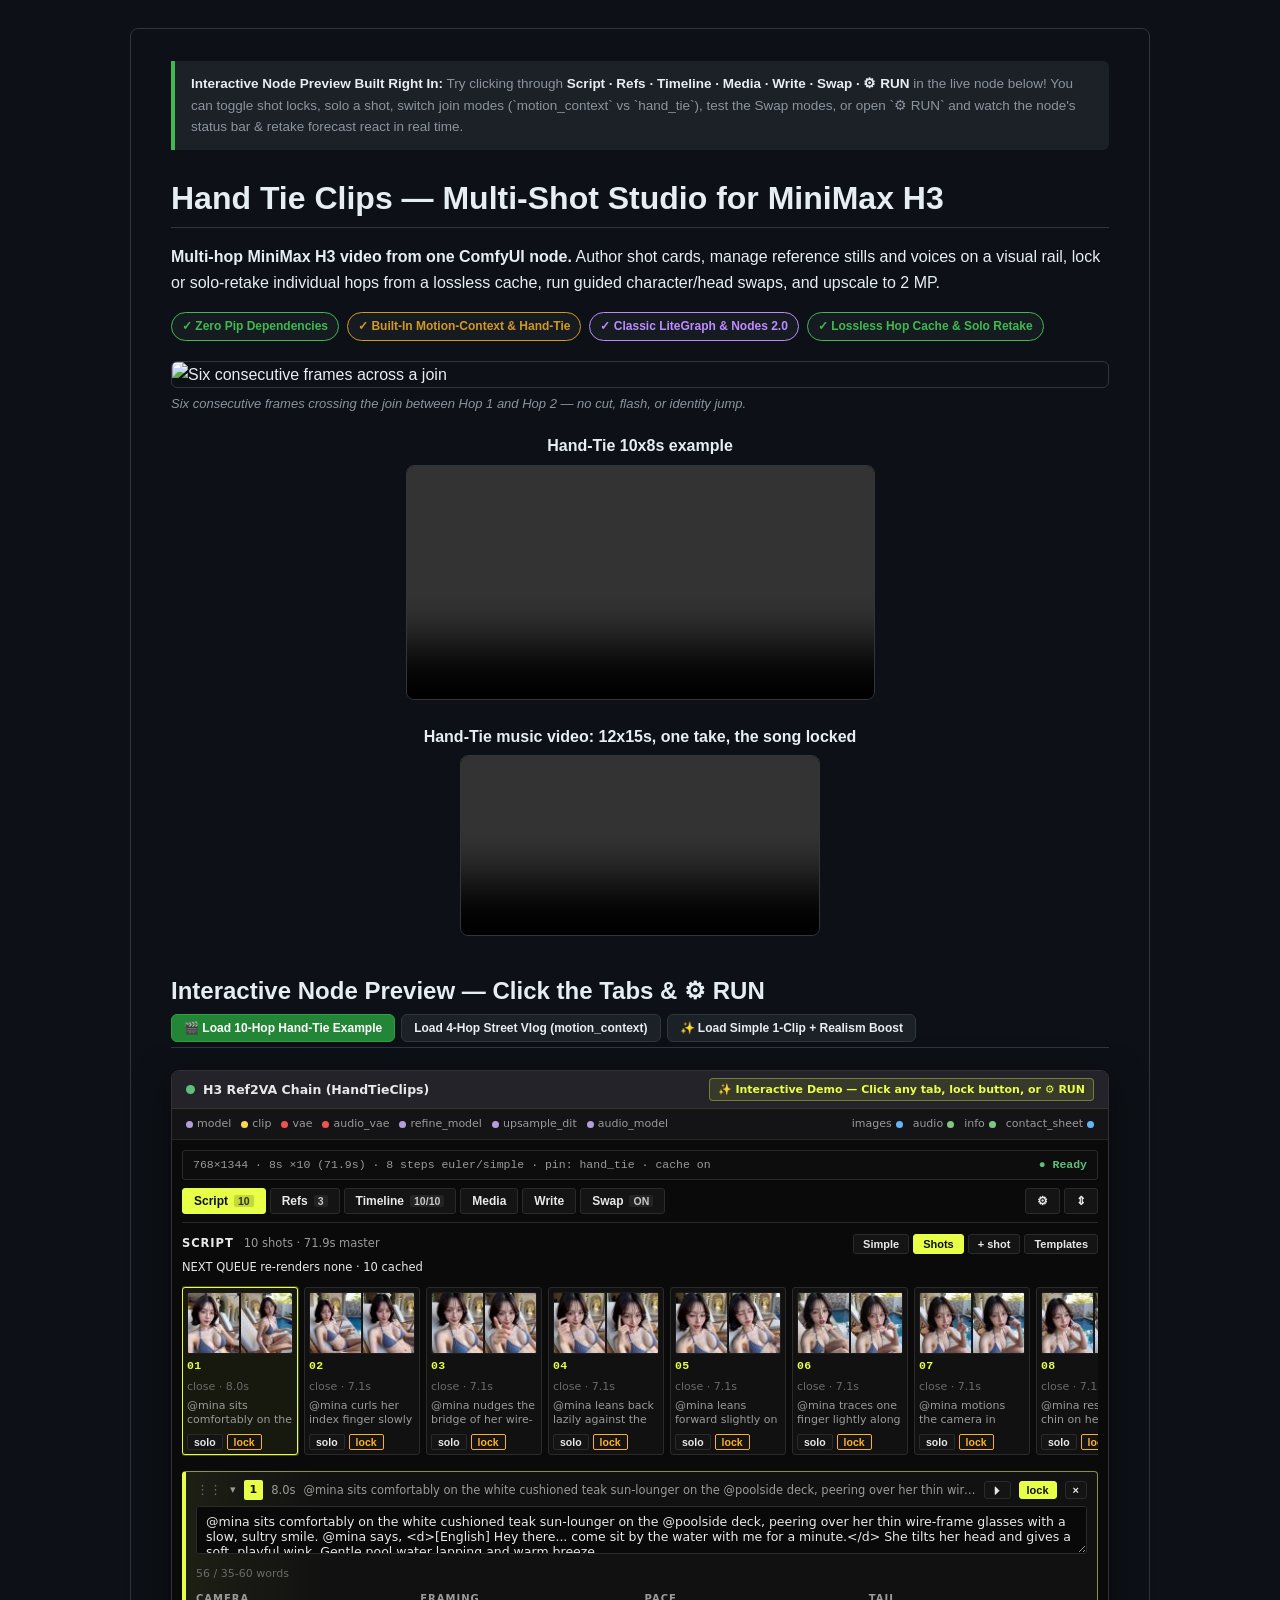
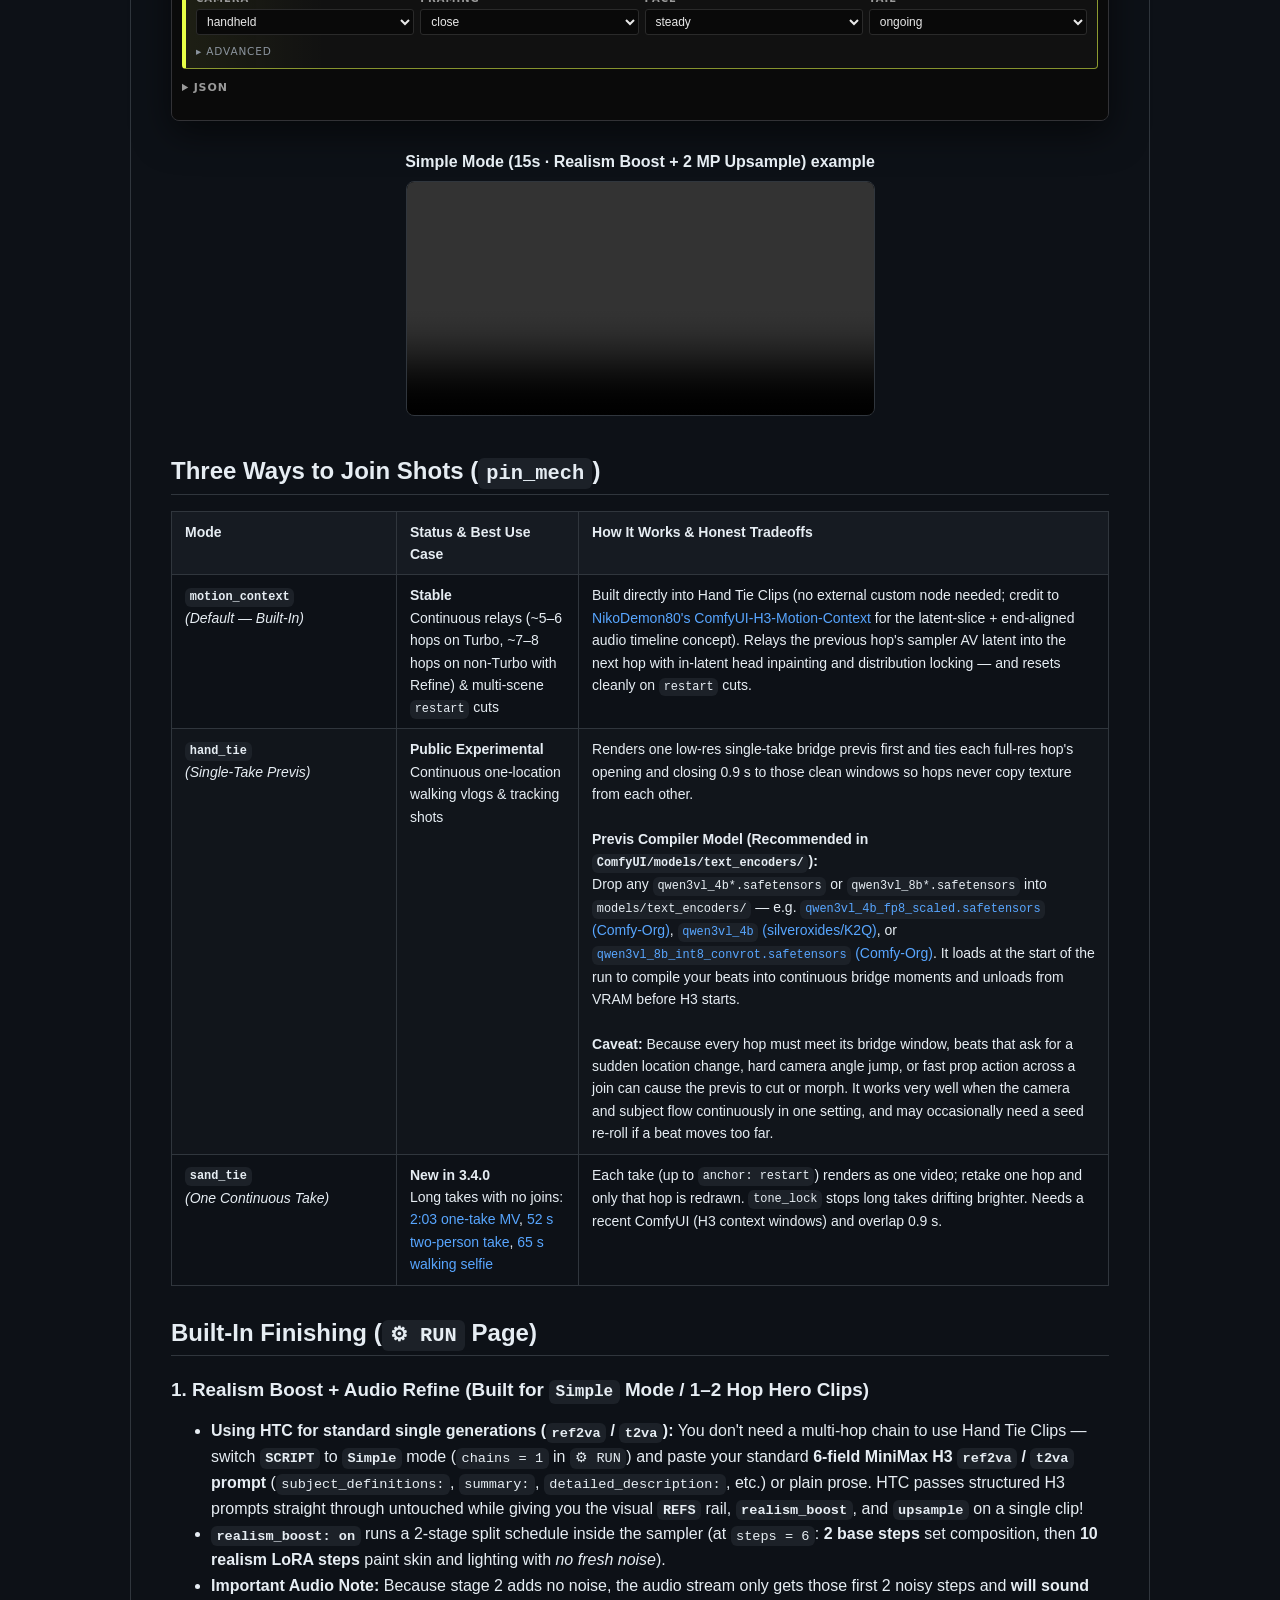
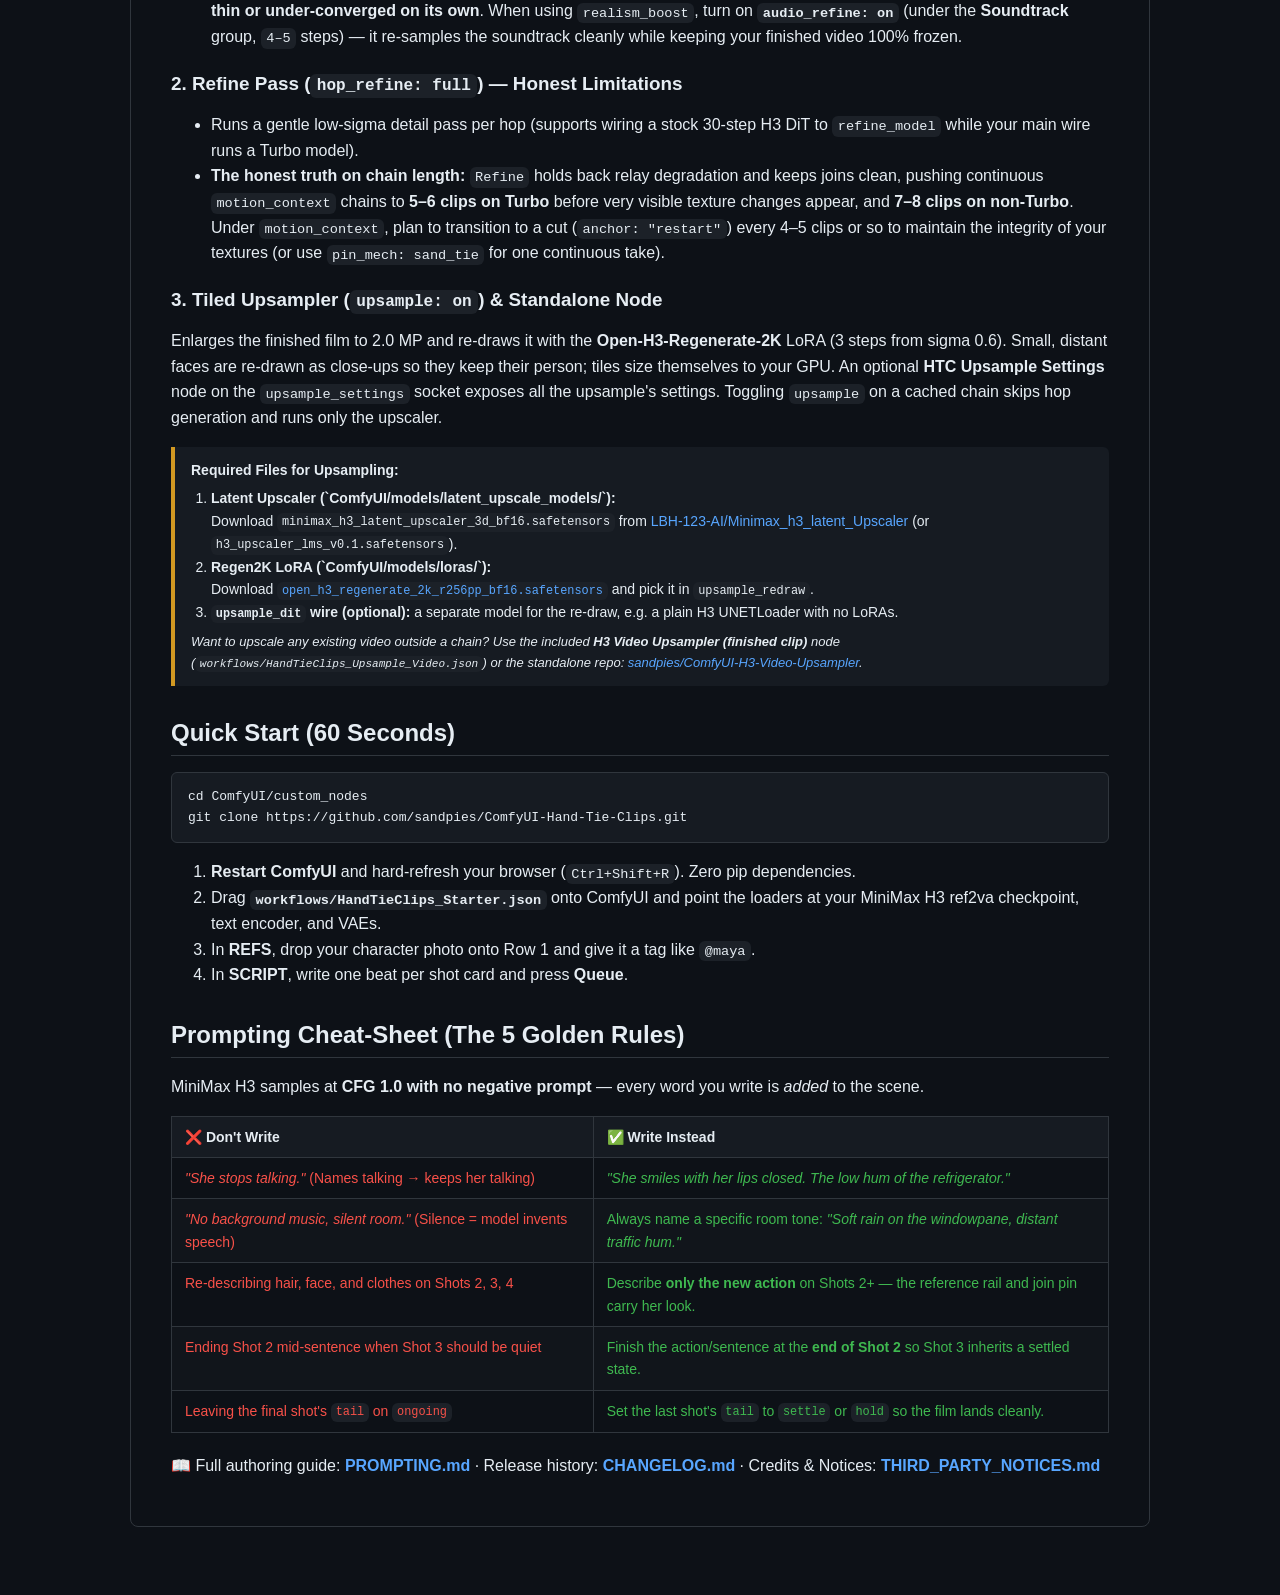
==== commit 21713027: "demo: sand_tie in the join table and the RUN pin_mech picker (+ tone_lock), upsampler section on Reg" ====
--- a/docs/demo.html
+++ b/docs/demo.html
@@ -796,7 +796,7 @@
           </details>
 
           <details class="sim-run-group" open>
-            <summary>join &amp; pin (cleaned — 5 essential controls)</summary>
+            <summary>join &amp; pin</summary>
             <div class="sim-axes" style="margin-top:8px;">
               <div class="sim-field">
                 <label>pin mech</label>
@@ -804,7 +804,12 @@
                   <option value="auto">auto</option>
                   <option value="motion_context">motion_context (Built-In)</option>
                   <option value="hand_tie" selected>hand_tie (Previs Bridge)</option>
+                  <option value="sand_tie">sand_tie (One Continuous Take)</option>
                 </select>
+              </div>
+              <div class="sim-field">
+                <label>tone lock (sand_tie)</label>
+                <select class="sim-select"><option selected>0.5</option><option>0.75</option><option>full</option></select>
               </div>
               <div class="sim-field">
                 <label>ref image size</label>
@@ -859,7 +864,7 @@
       </video>
     </div>
 
-    <h2>Two Ways to Join Shots (<code>pin_mech</code>)</h2>
+    <h2>Three Ways to Join Shots (<code>pin_mech</code>)</h2>
     <table>
       <thead>
         <tr>
@@ -882,6 +887,11 @@
           Drop any <code>qwen3vl_4b*.safetensors</code> or <code>qwen3vl_8b*.safetensors</code> into <code>models/text_encoders/</code> — e.g. <a href="https://huggingface.co/Comfy-Org/Krea-2/resolve/main/text_encoders/qwen3vl_4b_fp8_scaled.safetensors"><code>qwen3vl_4b_fp8_scaled.safetensors</code> (Comfy-Org)</a>, <a href="https://huggingface.co/silveroxides/K2Q/tree/main/qwen3vl_4b"><code>qwen3vl_4b</code> (silveroxides/K2Q)</a>, or <a href="https://huggingface.co/Comfy-Org/Qwen-Image-2.1/resolve/main/text_encoders/qwen3vl_8b_int8_convrot.safetensors"><code>qwen3vl_8b_int8_convrot.safetensors</code> (Comfy-Org)</a>. It loads at the start of the run to compile your beats into continuous bridge moments and unloads from VRAM before H3 starts.<br><br>
           <strong>Caveat:</strong> Because every hop must meet its bridge window, beats that ask for a sudden location change, hard camera angle jump, or fast prop action across a join can cause the previs to cut or morph. It works very well when the camera and subject flow continuously in one setting, and may occasionally need a seed re-roll if a beat moves too far.</td>
         </tr>
+        <tr>
+          <td><strong><code>sand_tie</code></strong><br><em>(One Continuous Take)</em></td>
+          <td><strong>New in 3.4.0</strong><br>Long takes with no joins: <a href="https://media.githubusercontent.com/media/sandpies/ComfyUI-Hand-Tie-Clips/main/docs/img/sand-tie-mv-walk-me-through-the-night.mp4">2:03 one-take MV</a>, <a href="https://media.githubusercontent.com/media/sandpies/ComfyUI-Hand-Tie-Clips/main/docs/img/sand-tie-two-person-place-change-52s.mp4">52 s two-person take</a>, <a href="https://media.githubusercontent.com/media/sandpies/ComfyUI-Hand-Tie-Clips/main/docs/img/sand-tie-walking-selfie-65s.mp4">65 s walking selfie</a></td>
+          <td>Each take (up to <code>anchor: restart</code>) renders as one video; retake one hop and only that hop is redrawn. <code>tone_lock</code> stops long takes drifting brighter. Needs a recent ComfyUI (H3 context windows) and overlap 0.9 s.</td>
+        </tr>
       </tbody>
     </table>
 
@@ -897,18 +907,20 @@
     <h3>2. Refine Pass (<code>hop_refine: full</code>) — Honest Limitations</h3>
     <ul>
       <li>Runs a gentle low-sigma detail pass per hop (supports wiring a stock 30-step H3 DiT to <code>refine_model</code> while your main wire runs a Turbo model).</li>
-      <li><strong>The honest truth on chain length:</strong> <code>Refine</code> holds back relay degradation and keeps joins clean, pushing continuous <code>motion_context</code> chains to <strong>5–6 clips on Turbo</strong> before very visible texture changes appear, and <strong>7–8 clips on non-Turbo</strong>. Under <code>motion_context</code>, plan to transition to a cut (<code>anchor: "restart"</code>) every 4–5 clips or so to maintain the integrity of your textures (or use <code>pin_mech: hand_tie</code> for continuous single-take sequences).</li>
+      <li><strong>The honest truth on chain length:</strong> <code>Refine</code> holds back relay degradation and keeps joins clean, pushing continuous <code>motion_context</code> chains to <strong>5–6 clips on Turbo</strong> before very visible texture changes appear, and <strong>7–8 clips on non-Turbo</strong>. Under <code>motion_context</code>, plan to transition to a cut (<code>anchor: "restart"</code>) every 4–5 clips or so to maintain the integrity of your textures (or use <code>pin_mech: sand_tie</code> for one continuous take).</li>
     </ul>
 
     <h3>3. Tiled Upsampler (<code>upsample: on</code>) &amp; Standalone Node</h3>
-    <p>Enlarges the finished film to 1.5–2.0 MP in latent chunks and runs the original MMH3 Ultimate Upscale recipe: one tiled re-draw step from sigma 0.75 (<code>upsample_denoise</code> 0.2), 102-frame chunks with 17 shared, 70000-token tiles with 128 px overlap. An optional <strong>HTC Upsample Settings</strong> node on the <code>upsample_settings</code> socket exposes every one of those numbers. Toggling <code>upsample</code> on a cached chain skips hop generation and runs only the upscaler.</p>
+    <p>Enlarges the finished film to 2.0 MP and re-draws it with the <strong>Open-H3-Regenerate-2K</strong> LoRA (3 steps from sigma 0.6). Small, distant faces are re-drawn as close-ups so they keep their person; tiles size themselves to your GPU. An optional <strong>HTC Upsample Settings</strong> node on the <code>upsample_settings</code> socket exposes all the upsample's settings. Toggling <code>upsample</code> on a cached chain skips hop generation and runs only the upscaler.</p>
 
     <div class="callout">
       <strong>Required Files for Upsampling:</strong>
       <ol style="margin:6px 0 0 0; padding-left:20px;">
         <li><strong>Latent Upscaler (`ComfyUI/models/latent_upscale_models/`):</strong><br>
             Download <code>minimax_h3_latent_upscaler_3d_bf16.safetensors</code> from <a href="https://huggingface.co/LBH-123-AI/Minimax_h3_latent_Upscaler">LBH-123-AI/Minimax_h3_latent_Upscaler</a> (or <code>h3_upscaler_lms_v0.1.safetensors</code>).</li>
-        <li><strong><code>upsample_dit</code> wire (optional):</strong> a separate model for the re-draw, e.g. a plain H3 UNETLoader with no LoRAs. No upscale LoRA is needed: <code>upsample_lora</code> is retired and ignored.</li>
+        <li><strong>Regen2K LoRA (`ComfyUI/models/loras/`):</strong><br>
+            Download <a href="https://huggingface.co/sandpies/ComfyUI-H3-Video-Upsampler/blob/main/lora/open_h3_regenerate_2k_r256pp_bf16.safetensors"><code>open_h3_regenerate_2k_r256pp_bf16.safetensors</code></a> and pick it in <code>upsample_redraw</code>.</li>
+        <li><strong><code>upsample_dit</code> wire (optional):</strong> a separate model for the re-draw, e.g. a plain H3 UNETLoader with no LoRAs.</li>
       </ol>
       <p style="margin:8px 0 0 0; font-size:13px;"><em>Want to upscale any existing video outside a chain? Use the included <strong>H3 Video Upsampler (finished clip)</strong> node (<code>workflows/HandTieClips_Upsample_Video.json</code>) or the standalone repo: <a href="https://github.com/sandpies/ComfyUI-H3-Video-Upsampler">sandpies/ComfyUI-H3-Video-Upsampler</a>.</em></p>
     </div>
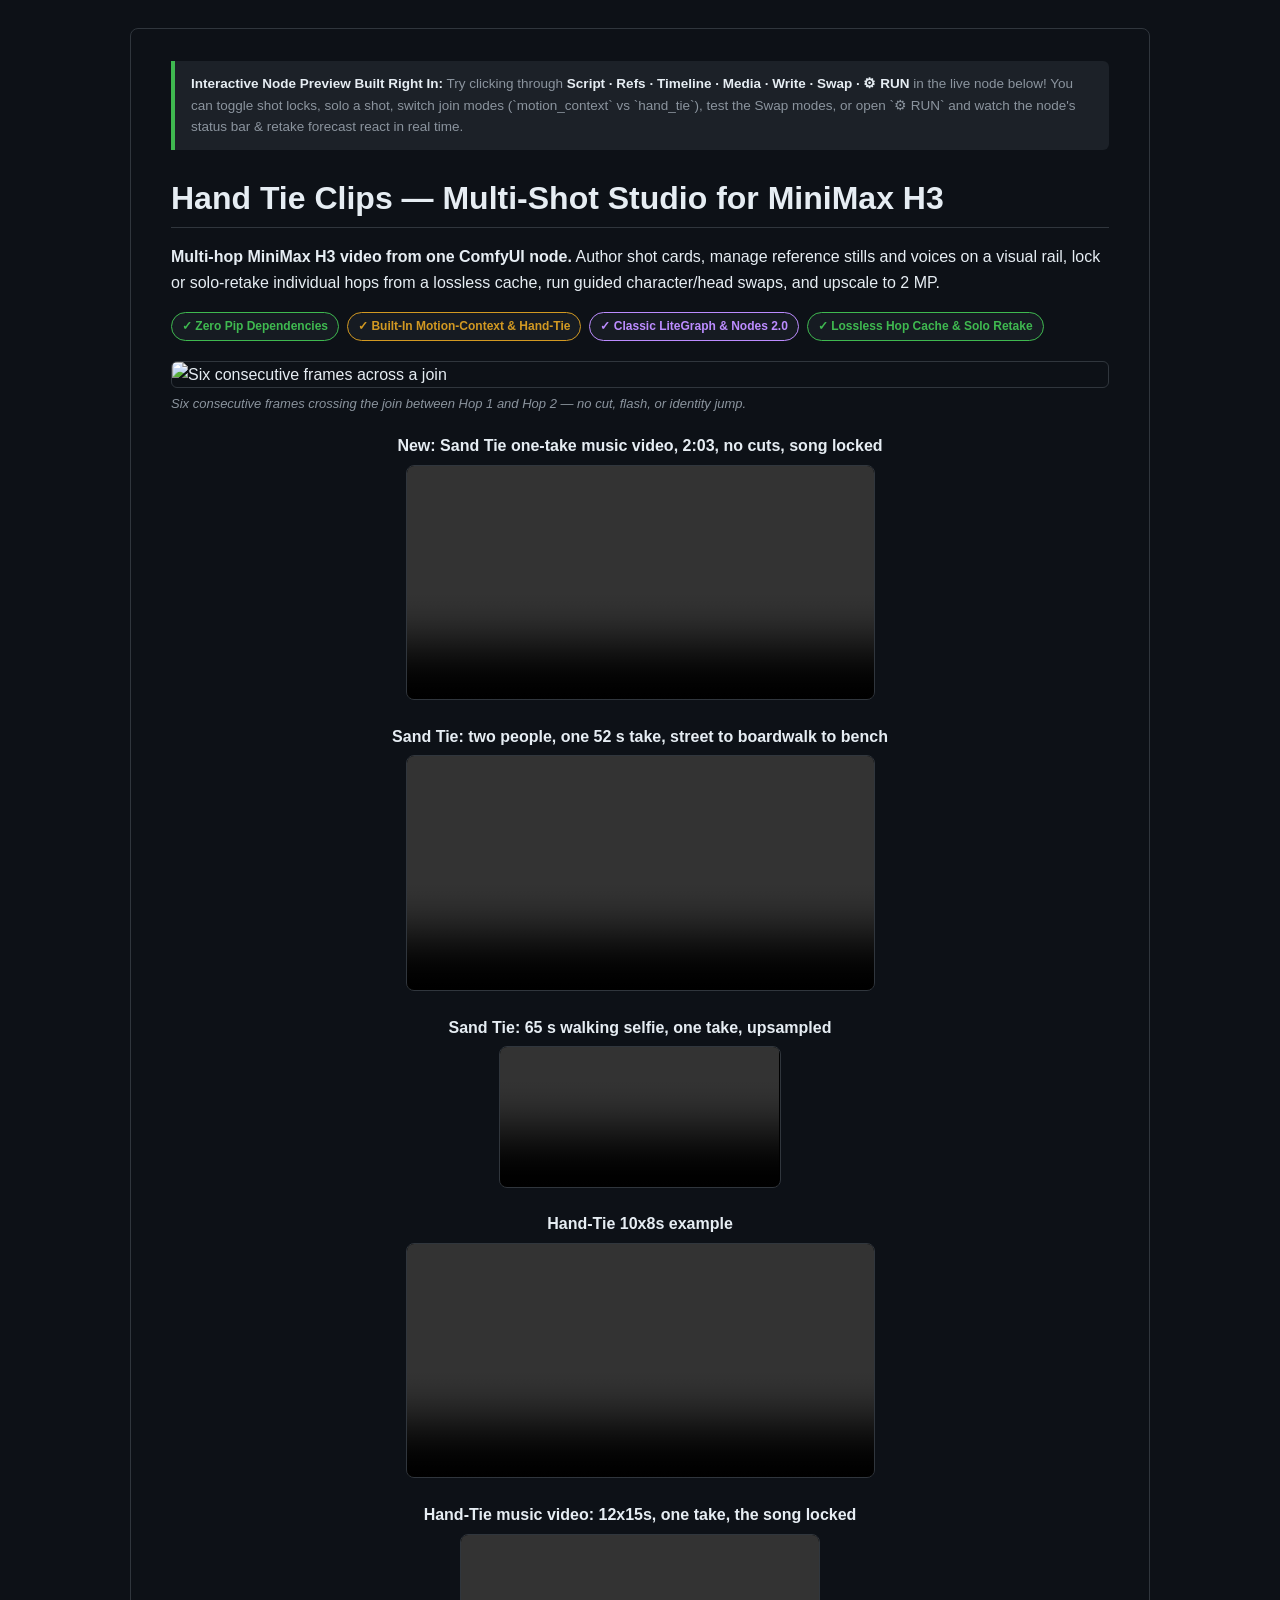
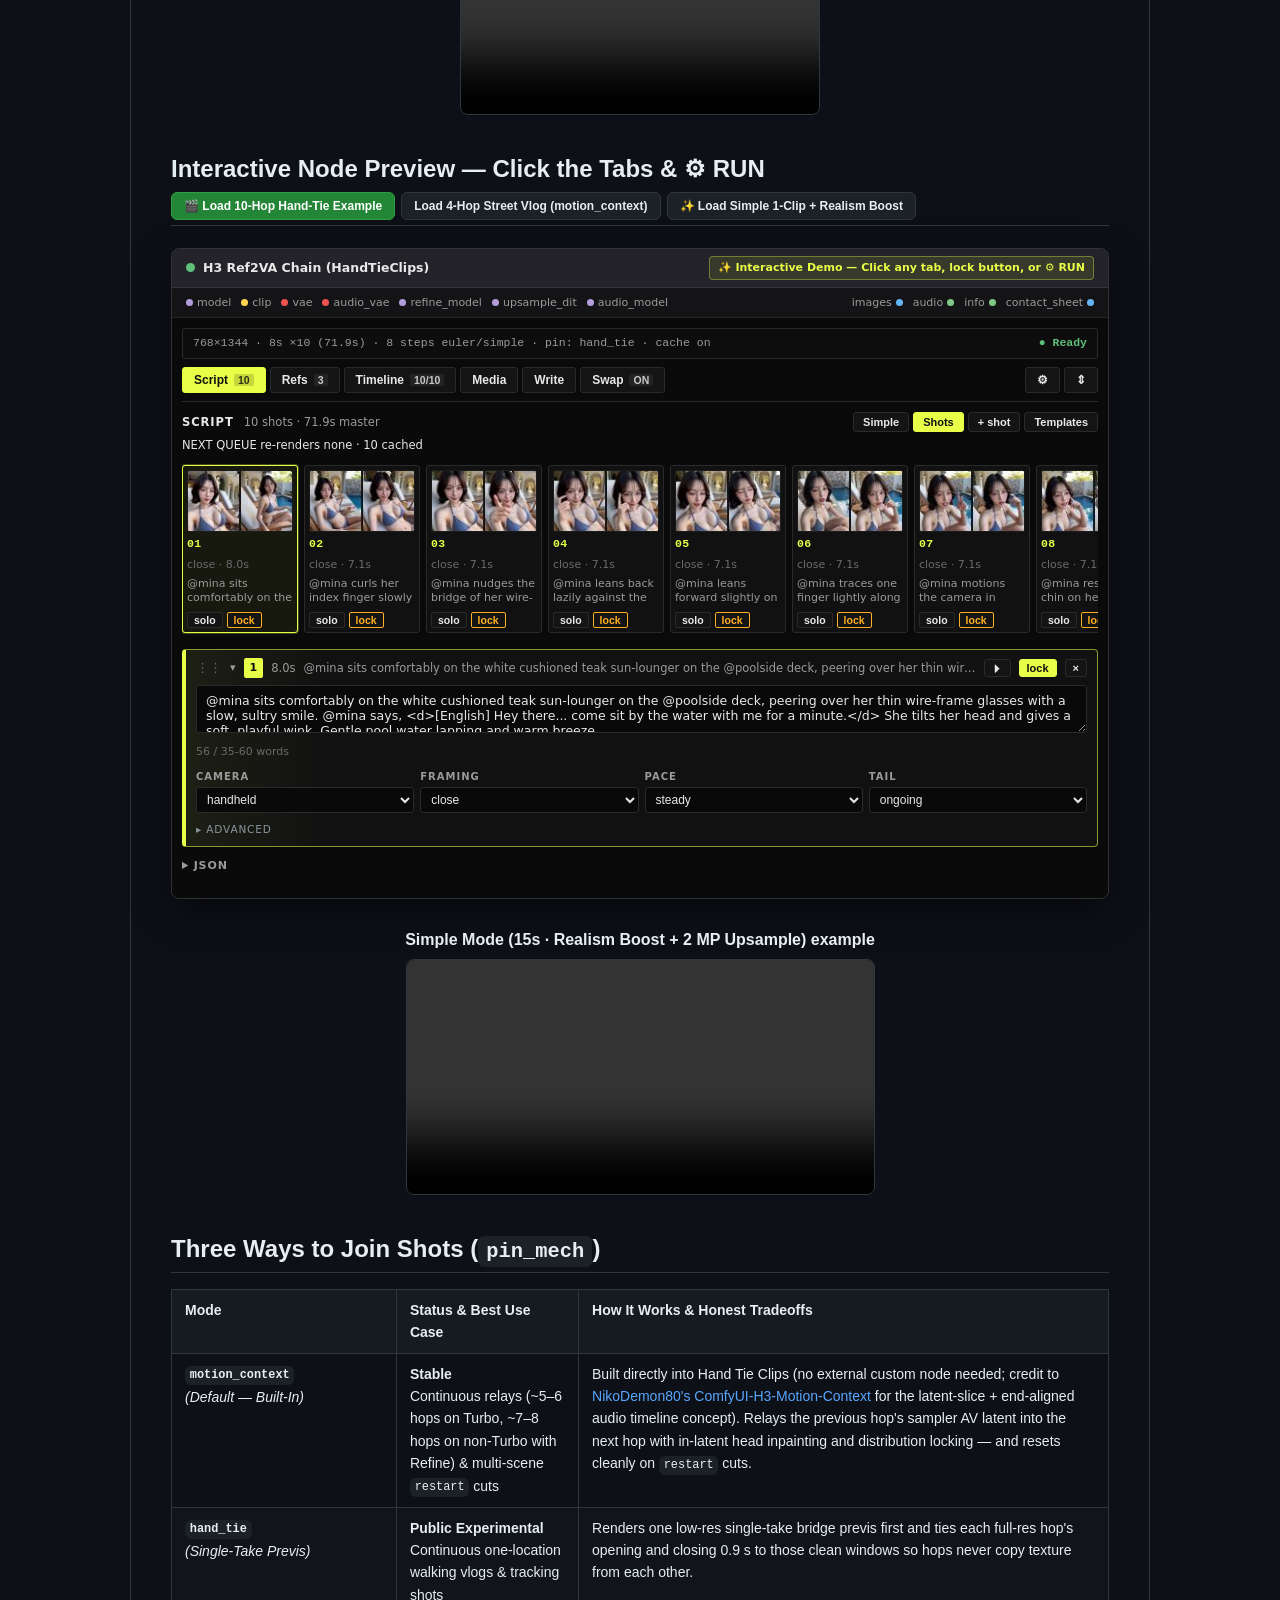
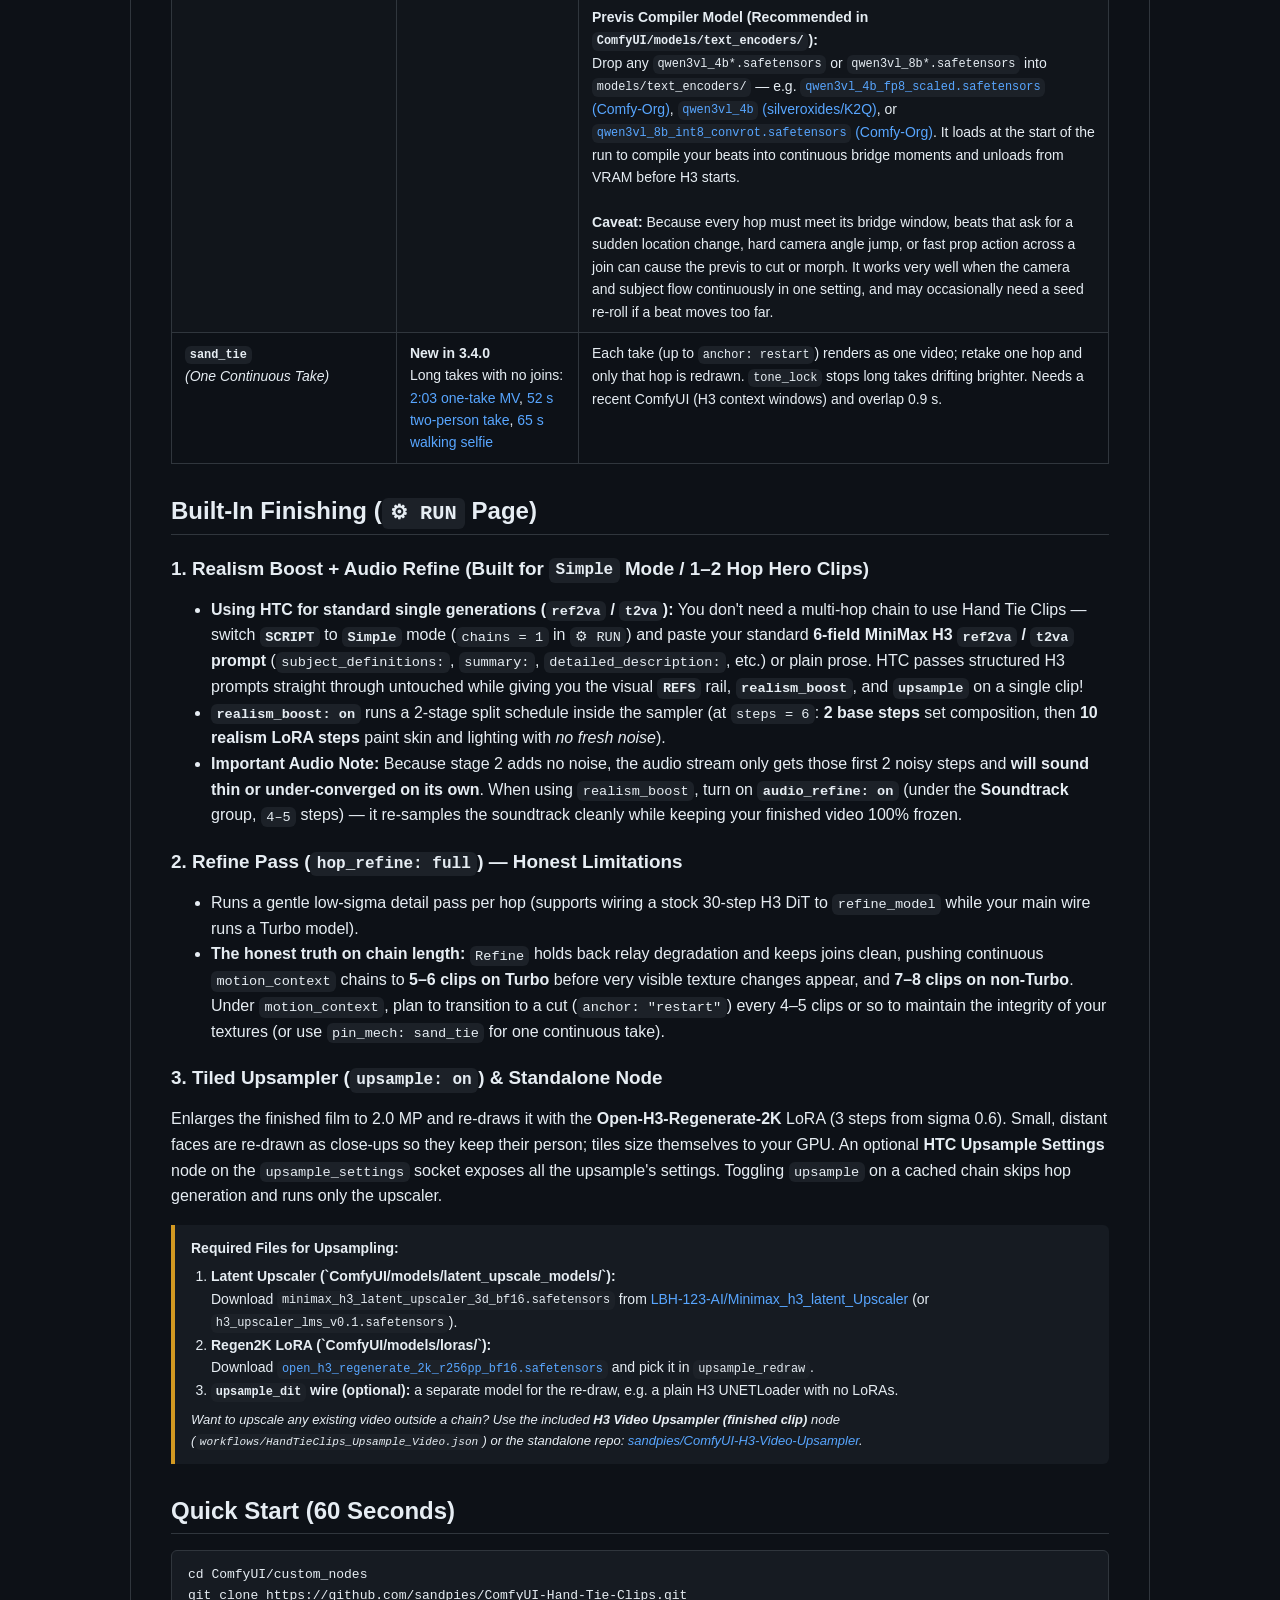
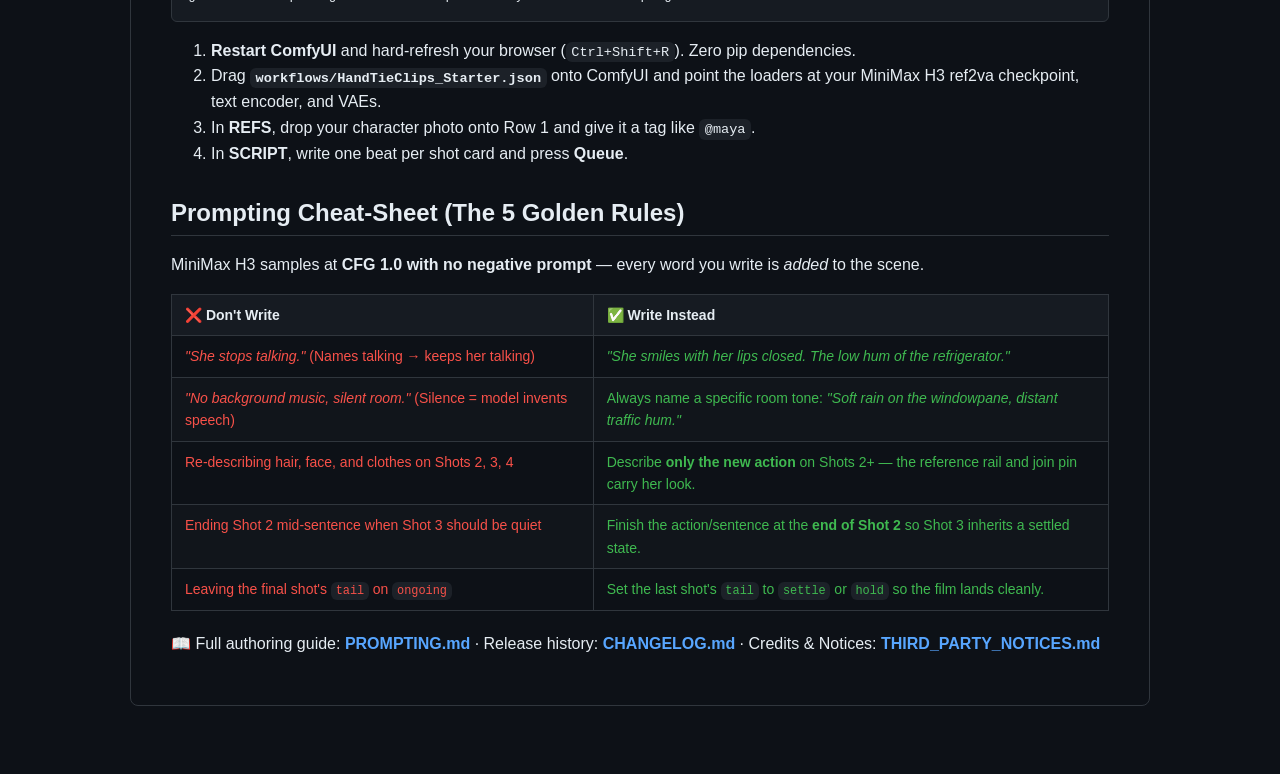
==== commit 03f8eea9: "README + demo: the three sand_tie showcases as players at the top (one-take MV, two-person take, wal" ====
--- a/docs/demo.html
+++ b/docs/demo.html
@@ -499,6 +499,29 @@
 
     <img src="https://media.githubusercontent.com/media/sandpies/ComfyUI-Hand-Tie-Clips/main/docs/img/seam-frames.png" alt="Six consecutive frames across a join">
     <div class="caption">Six consecutive frames crossing the join between Hop 1 and Hop 2 — no cut, flash, or identity jump.</div>
+
+    <!-- SAND TIE (one continuous take) EXAMPLES -->
+    <div style="text-align:center; margin:16px 0;">
+      <div style="font-weight:600; margin-bottom:6px;">New: Sand Tie one-take music video, 2:03, no cuts, song locked</div>
+      <video controls preload="metadata" width="50%" style="max-width:480px; width:50%; margin:0 auto; border-radius:8px; border:1px solid var(--border); background:#000;">
+        <source src="https://huggingface.co/sandpies/ComfyUI-Hand-Tie-Clips/resolve/main/docs/img/sand-tie-mv-walk-me-through-the-night.mp4" type="video/mp4">
+        <source src="https://media.githubusercontent.com/media/sandpies/ComfyUI-Hand-Tie-Clips/main/docs/img/sand-tie-mv-walk-me-through-the-night.mp4" type="video/mp4">
+      </video>
+    </div>
+    <div style="text-align:center; margin:16px 0;">
+      <div style="font-weight:600; margin-bottom:6px;">Sand Tie: two people, one 52 s take, street to boardwalk to bench</div>
+      <video controls preload="metadata" width="50%" style="max-width:480px; width:50%; margin:0 auto; border-radius:8px; border:1px solid var(--border); background:#000;">
+        <source src="https://huggingface.co/sandpies/ComfyUI-Hand-Tie-Clips/resolve/main/docs/img/sand-tie-two-person-place-change-52s.mp4" type="video/mp4">
+        <source src="https://media.githubusercontent.com/media/sandpies/ComfyUI-Hand-Tie-Clips/main/docs/img/sand-tie-two-person-place-change-52s.mp4" type="video/mp4">
+      </video>
+    </div>
+    <div style="text-align:center; margin:16px 0;">
+      <div style="font-weight:600; margin-bottom:6px;">Sand Tie: 65 s walking selfie, one take, upsampled</div>
+      <video controls preload="metadata" width="30%" style="max-width:300px; width:30%; margin:0 auto; border-radius:8px; border:1px solid var(--border); background:#000;">
+        <source src="https://huggingface.co/sandpies/ComfyUI-Hand-Tie-Clips/resolve/main/docs/img/sand-tie-walking-selfie-65s.mp4" type="video/mp4">
+        <source src="https://media.githubusercontent.com/media/sandpies/ComfyUI-Hand-Tie-Clips/main/docs/img/sand-tie-walking-selfie-65s.mp4" type="video/mp4">
+      </video>
+    </div>
 
     <!-- =================================================================== -->
     <!-- 10-HOP HAND-TIE VIDEO EXAMPLE (chain_00138_)                         -->
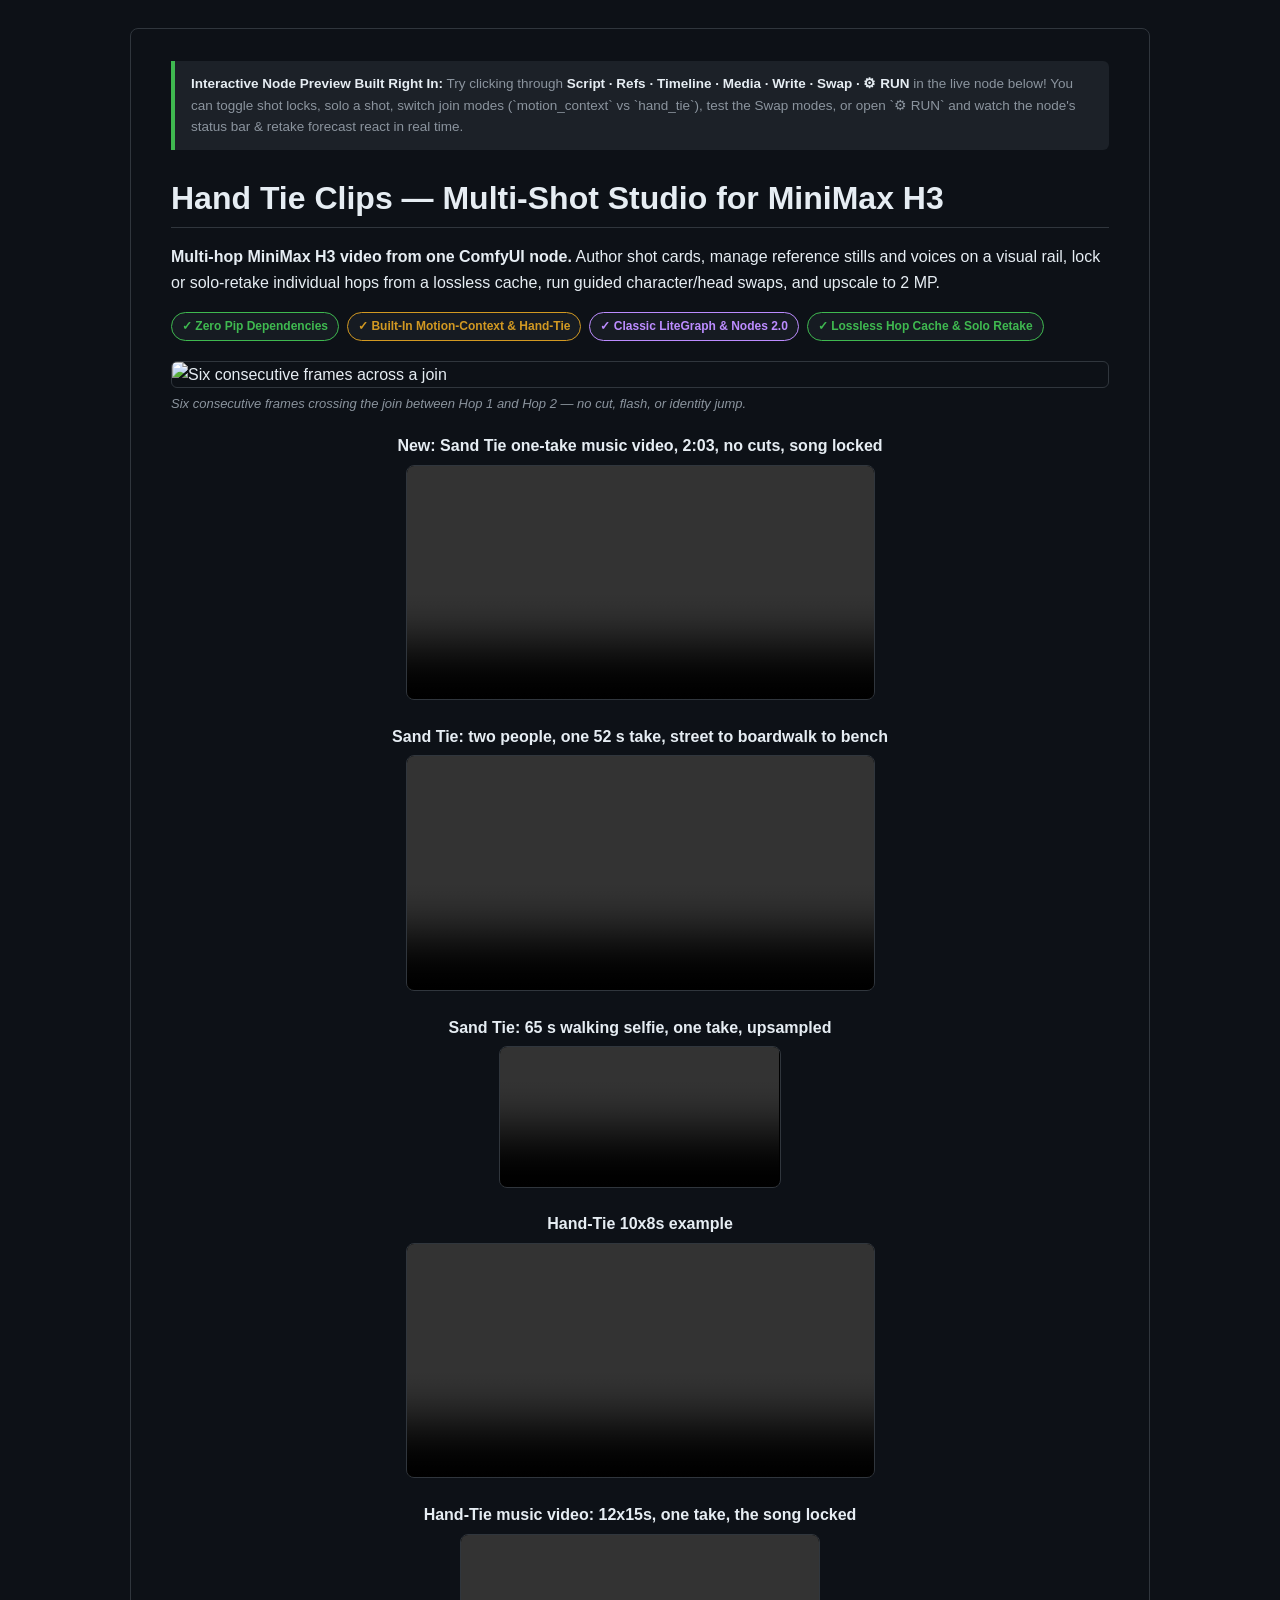
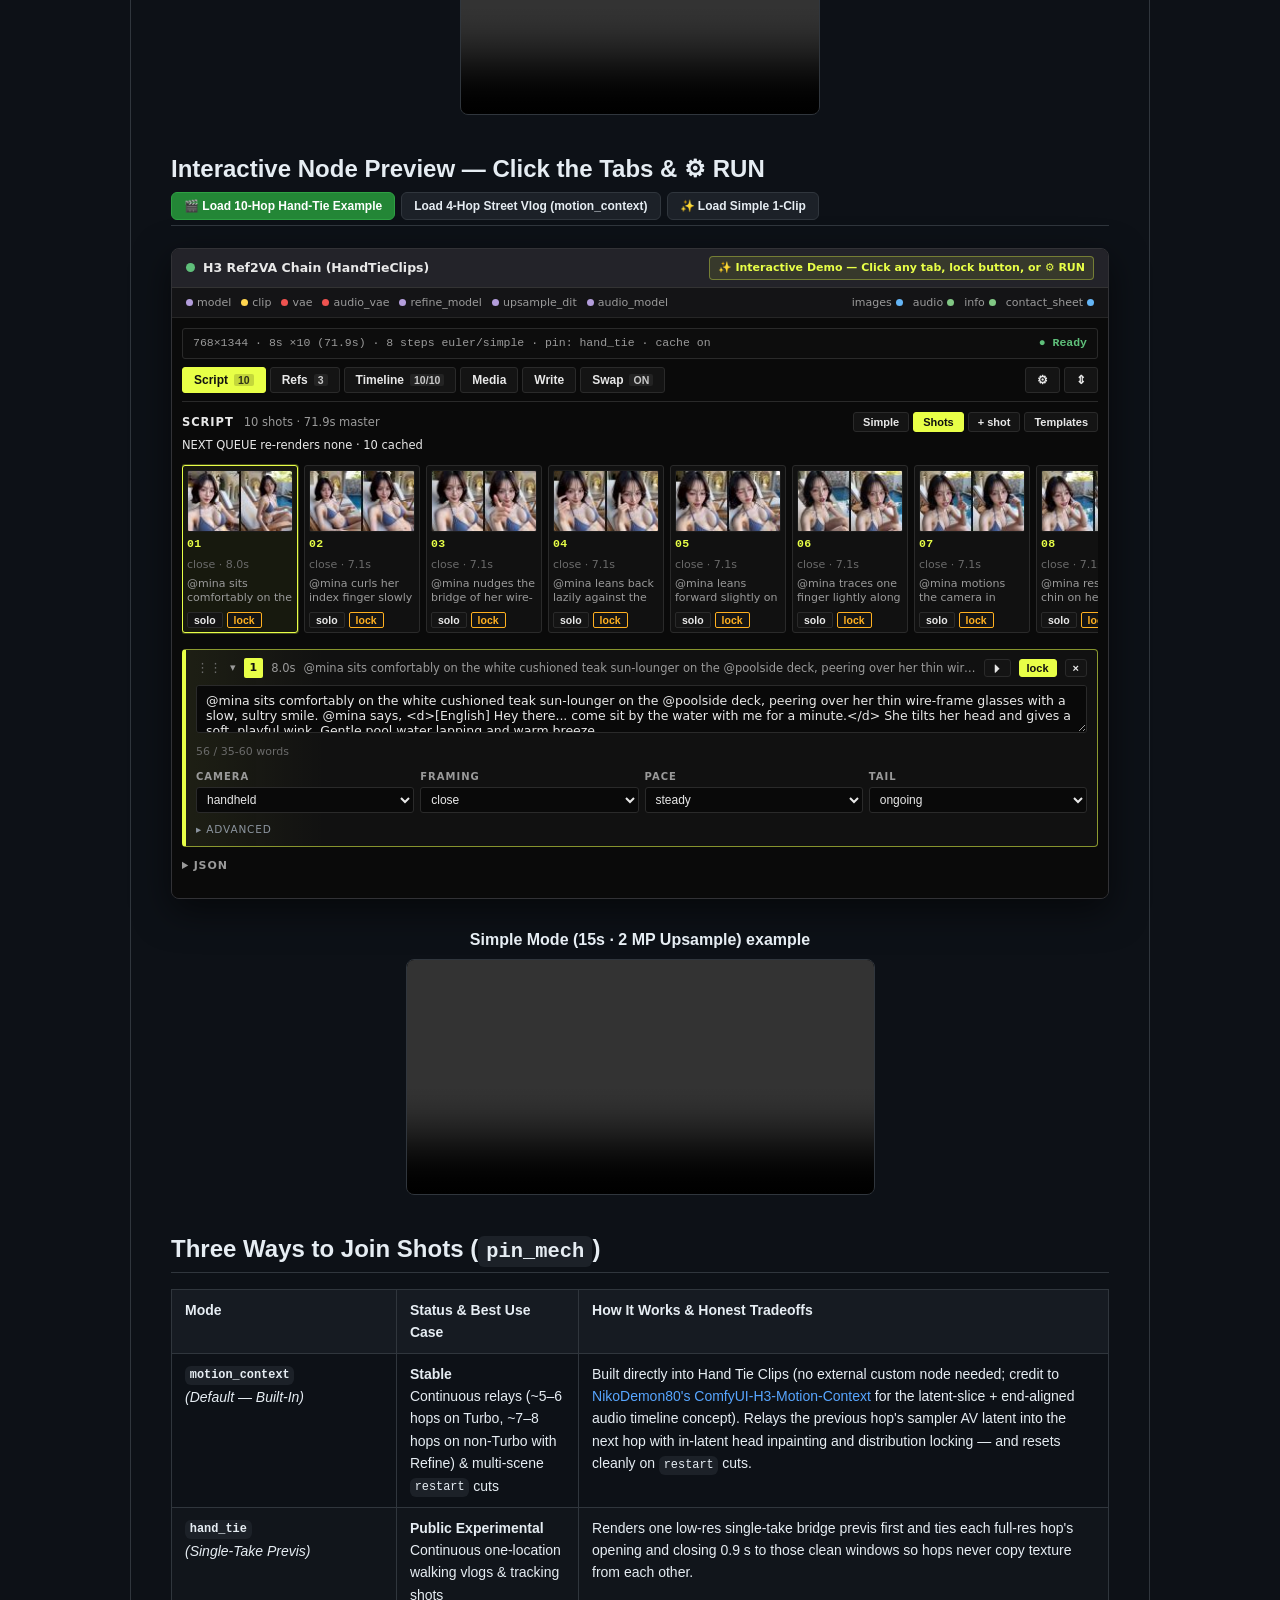
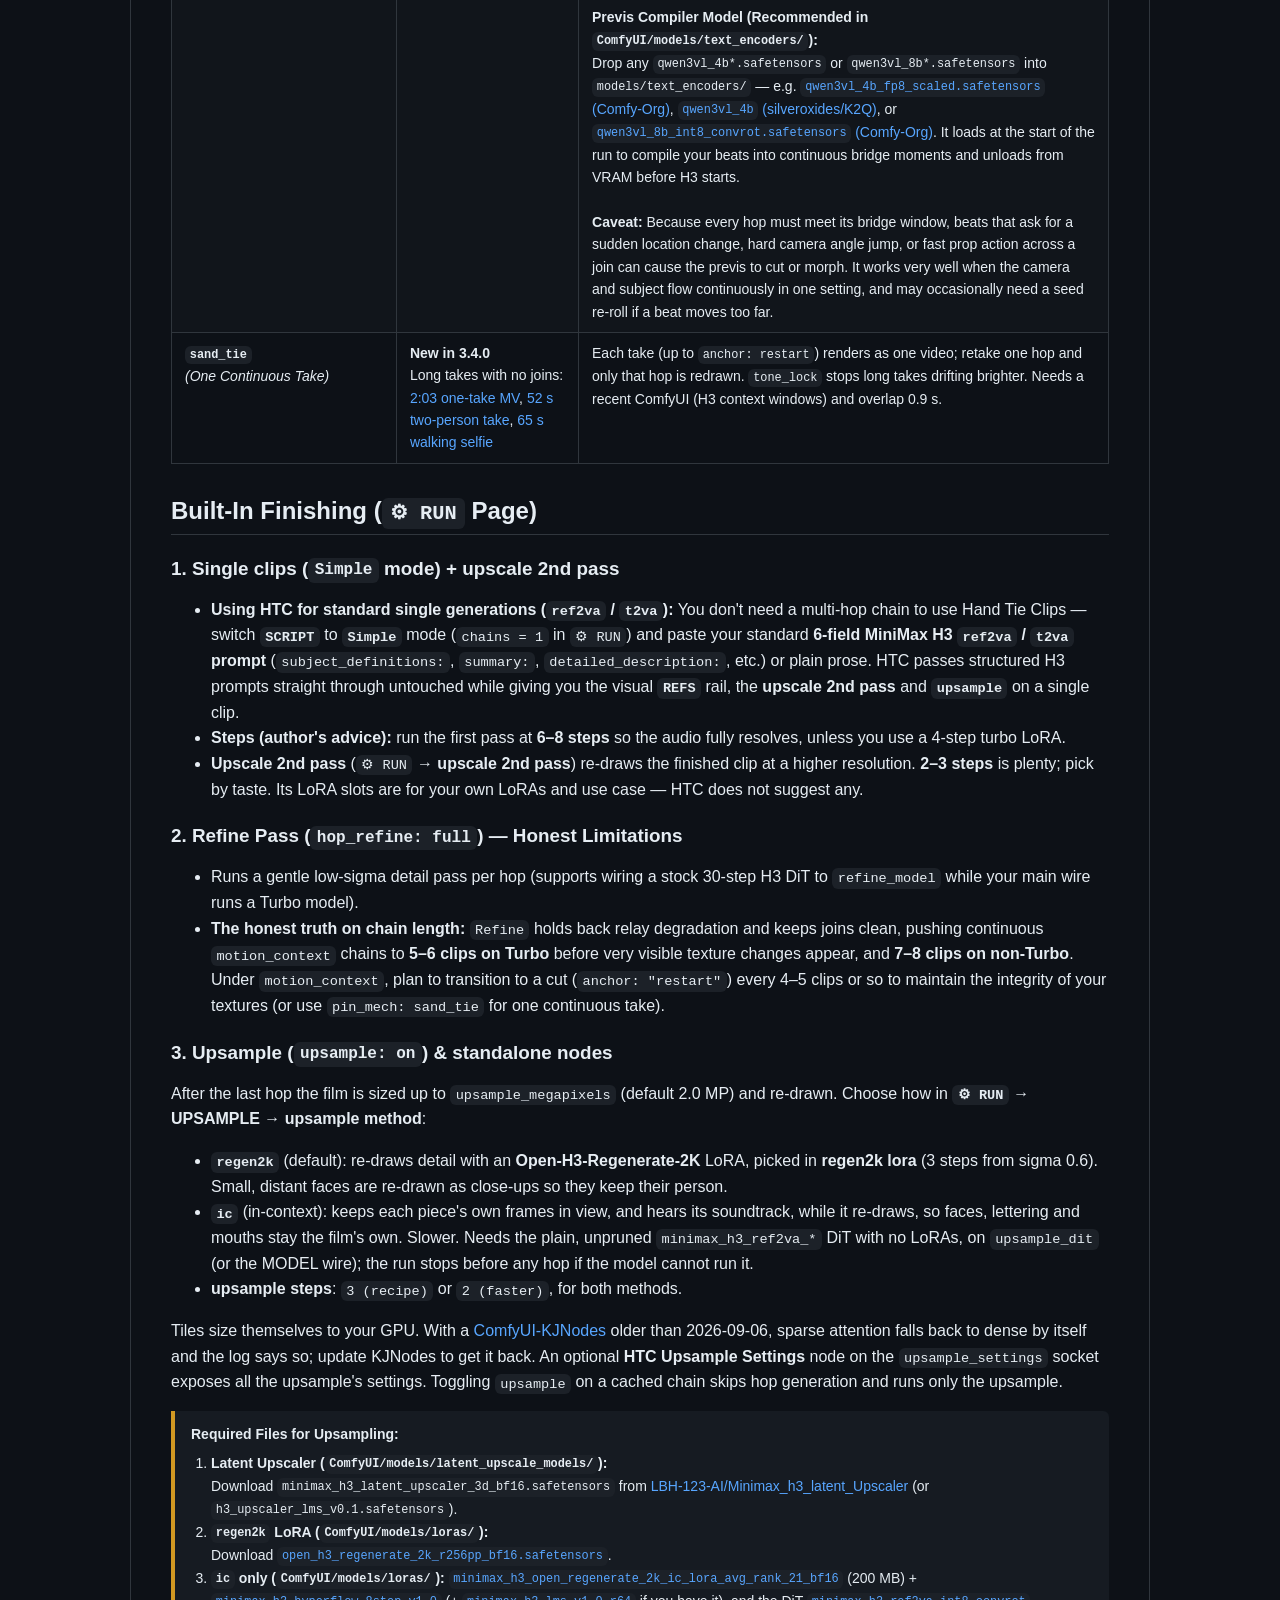
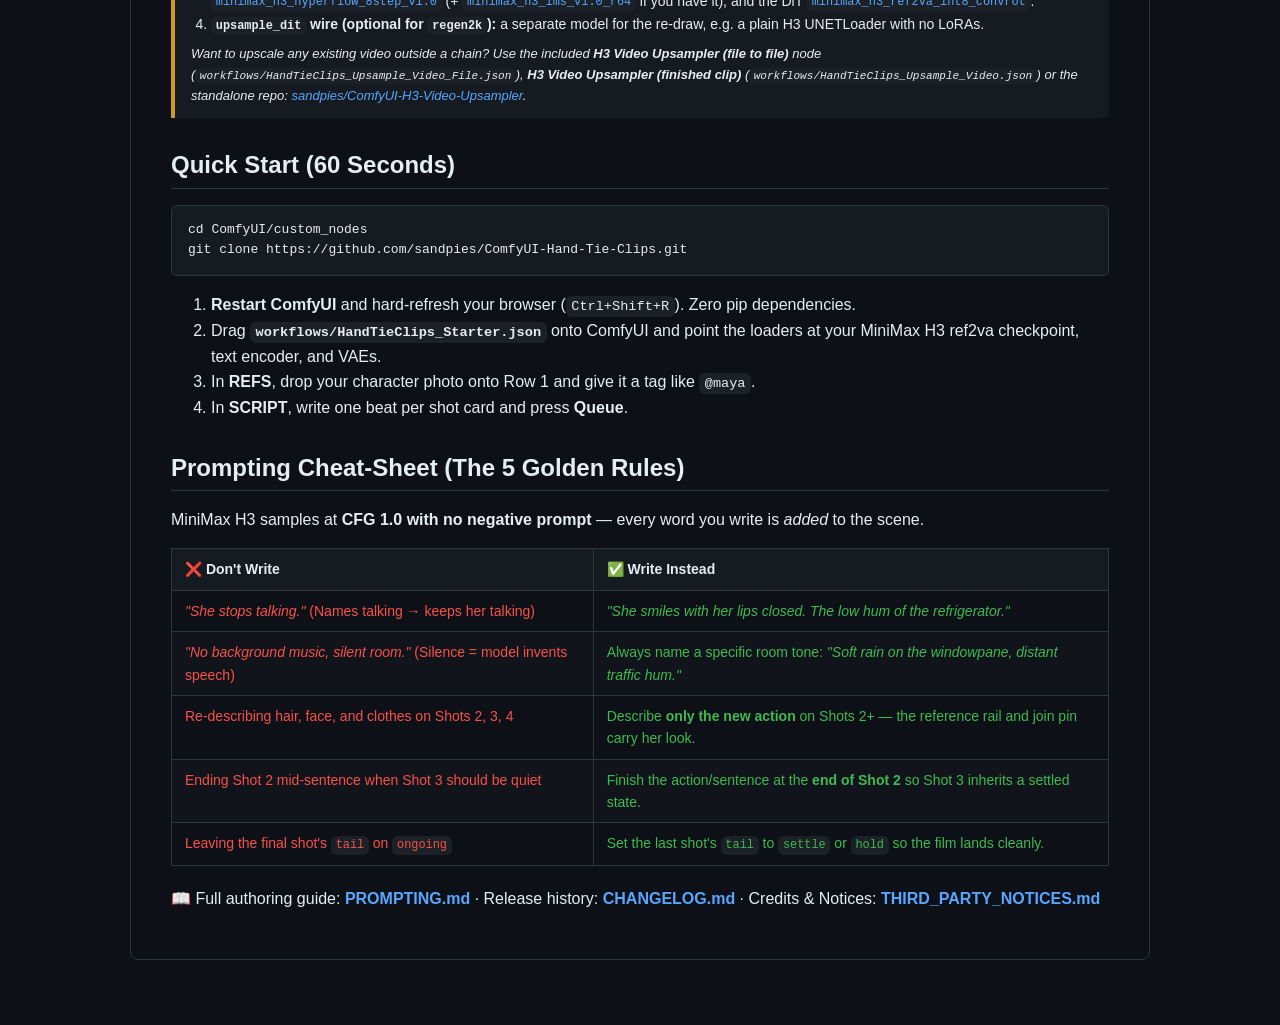
==== commit 94796f2b: "docs: upsample method (regen2k / ic) and upsample steps in README, demo and workflow notes; realism " ====
--- a/docs/demo.html
+++ b/docs/demo.html
@@ -549,7 +549,7 @@
       <div style="display:flex; gap:6px;">
         <button class="action-btn primary" id="preset-10hop" onclick="loadPreset('loradaddy10')">🎬 Load 10-Hop Hand-Tie Example</button>
         <button class="action-btn" id="preset-4hop" onclick="loadPreset('carolyn4')">Load 4-Hop Street Vlog (motion_context)</button>
-        <button class="action-btn" id="preset-simple" onclick="setScriptMode('simple')">✨ Load Simple 1-Clip + Realism Boost</button>
+        <button class="action-btn" id="preset-simple" onclick="setScriptMode('simple')">✨ Load Simple 1-Clip</button>
       </div>
     </div>
 
@@ -625,15 +625,15 @@
             </details>
           </div>
 
-          <!-- SIMPLE MODE VIEW (Standard MMH3 ref2va / t2va Prompting + Realism Boost) -->
+          <!-- SIMPLE MODE VIEW (Standard MMH3 ref2va / t2va Prompting) -->
           <div id="sim-simple-view" style="display:none;">
             <div style="background:rgba(232,255,71,0.08); border:1px solid rgba(232,255,71,0.35); border-radius:4px; padding:7px 10px; margin-bottom:8px; font-size:11.5px; color:#e8e8e8;">
-              <strong style="color:var(--h3-accent);">✨ Simple Mode (Standard MMH3 <code>ref2va</code> / <code>t2va</code> Studio + Realism Boost):</strong> Paste any standard 6-field MiniMax H3 <code>ref2va</code> / <code>t2va</code> prompt (<code>subject_definitions:</code>, <code>summary:</code>, <code>detailed_description:</code>, etc.) or plain prose directly here with <code>chains = 1</code>. HTC passes structured H3 prompts straight through untouched while giving you the visual <code>REFS</code> rail, <strong><code>realism_boost: on</code></strong> (<code>steps = 6</code> → 2 base + 10 realism LoRA steps) + <strong><code>audio_refine: on</code></strong> (5 steps), and <strong>2 MP Guided Upsampling</strong>!
+              <strong style="color:var(--h3-accent);">✨ Simple Mode (Standard MMH3 <code>ref2va</code> / <code>t2va</code> Studio):</strong> Paste any standard 6-field MiniMax H3 <code>ref2va</code> / <code>t2va</code> prompt (<code>subject_definitions:</code>, <code>summary:</code>, <code>detailed_description:</code>, etc.) or plain prose directly here with <code>chains = 1</code>. HTC passes structured H3 prompts straight through untouched while giving you the visual <code>REFS</code> rail, <code>steps = 8</code> (6–8 lets the audio resolve; 4 with a 4-step turbo), and <strong>2 MP Guided Upsampling</strong>.
             </div>
             <div class="h3e-active-card">
               <div style="display:flex; justify-content:space-between; align-items:center; margin-bottom:6px; font-size:11.5px;">
                 <span style="color:var(--h3-accent); font-weight:700;">STANDARD MMH3 6-FIELD PROMPT (ref2va / t2va) OR PLAIN PROSE</span>
-                <span style="color:#9a9a9a;">chains = 1 · 15.0s (362f) · steps = 6 (2 + 10 realism_boost) · audio_refine = on · upsample = on</span>
+                <span style="color:#9a9a9a;">chains = 1 · 15.0s (362f) · steps = 8 · upsample = on</span>
               </div>
               <textarea class="sim-textarea" id="sim-simple-text" style="min-height:175px; font-family:ui-monospace, SFMono-Regular, Consolas, monospace; font-size:11.5px;">subject_definitions:
 &lt;Subject 1&gt; is the young woman in &lt;Picture 1&gt;. The collage grid is identity only. She has dark hair in an updo with loose face-framing strands and small flower clips, a white triangle bikini with blue flowers, blue string ties at the neck and hips, and bare feet.
@@ -854,19 +854,15 @@
           </details>
 
           <details class="sim-run-group" open>
-            <summary>refine · realism boost · upsample · soundtrack (audio refine)</summary>
+            <summary>refine · upscale 2nd pass · upsample</summary>
             <div class="sim-axes" style="margin-top:8px;">
               <div class="sim-field">
                 <label>hop refine</label>
                 <select class="sim-select"><option>off</option><option selected>full (v2.4)</option><option>pin_only</option></select>
               </div>
               <div class="sim-field">
-                <label>realism boost</label>
-                <select class="sim-select"><option>off</option><option>on (2 + 10 steps)</option></select>
-              </div>
-              <div class="sim-field">
-                <label>audio refine (pair w/ boost)</label>
-                <select class="sim-select"><option>off</option><option selected>on (5 steps @ 0.5)</option></select>
+                <label>upscale 2nd pass</label>
+                <select class="sim-select"><option>off</option><option>on (2–3 steps)</option></select>
               </div>
               <div class="sim-field">
                 <label>upsample</label>
@@ -880,7 +876,7 @@
     </div>
 
     <div style="text-align:center; margin:16px 0 24px;">
-      <div style="font-weight:600; margin-bottom:6px;">Simple Mode (15s · Realism Boost + 2 MP Upsample) example</div>
+      <div style="font-weight:600; margin-bottom:6px;">Simple Mode (15s · 2 MP Upsample) example</div>
       <video controls preload="metadata" width="50%" style="max-width:480px; width:50%; margin:0 auto; border-radius:8px; border:1px solid var(--border); background:#000;">
         <source src="https://huggingface.co/sandpies/ComfyUI-Hand-Tie-Clips/resolve/main/docs/img/simple-realism-boost-2mp-00008.mp4" type="video/mp4">
         <source src="https://media.githubusercontent.com/media/sandpies/ComfyUI-Hand-Tie-Clips/main/docs/img/simple-realism-boost-2mp-00008.mp4" type="video/mp4">
@@ -920,11 +916,11 @@
 
     <h2>Built-In Finishing (<code>⚙ RUN</code> Page)</h2>
 
-    <h3>1. Realism Boost + Audio Refine (Built for <code>Simple</code> Mode / 1–2 Hop Hero Clips)</h3>
+    <h3>1. Single clips (<code>Simple</code> mode) + upscale 2nd pass</h3>
     <ul>
-      <li><strong>Using HTC for standard single generations (<code>ref2va</code> / <code>t2va</code>):</strong> You don't need a multi-hop chain to use Hand Tie Clips — switch <strong><code>SCRIPT</code></strong> to <strong><code>Simple</code></strong> mode (<code>chains = 1</code> in <code>⚙ RUN</code>) and paste your standard <strong>6-field MiniMax H3 <code>ref2va</code> / <code>t2va</code> prompt</strong> (<code>subject_definitions:</code>, <code>summary:</code>, <code>detailed_description:</code>, etc.) or plain prose. HTC passes structured H3 prompts straight through untouched while giving you the visual <strong><code>REFS</code></strong> rail, <strong><code>realism_boost</code></strong>, and <strong><code>upsample</code></strong> on a single clip!</li>
-      <li><strong><code>realism_boost: on</code></strong> runs a 2-stage split schedule inside the sampler (at <code>steps = 6</code>: <strong>2 base steps</strong> set composition, then <strong>10 realism LoRA steps</strong> paint skin and lighting with <em>no fresh noise</em>).</li>
-      <li><strong>Important Audio Note:</strong> Because stage 2 adds no noise, the audio stream only gets those first 2 noisy steps and <strong>will sound thin or under-converged on its own</strong>. When using <code>realism_boost</code>, turn on <strong><code>audio_refine: on</code></strong> (under the <strong>Soundtrack</strong> group, <code>4–5</code> steps) — it re-samples the soundtrack cleanly while keeping your finished video 100% frozen.</li>
+      <li><strong>Using HTC for standard single generations (<code>ref2va</code> / <code>t2va</code>):</strong> You don't need a multi-hop chain to use Hand Tie Clips — switch <strong><code>SCRIPT</code></strong> to <strong><code>Simple</code></strong> mode (<code>chains = 1</code> in <code>⚙ RUN</code>) and paste your standard <strong>6-field MiniMax H3 <code>ref2va</code> / <code>t2va</code> prompt</strong> (<code>subject_definitions:</code>, <code>summary:</code>, <code>detailed_description:</code>, etc.) or plain prose. HTC passes structured H3 prompts straight through untouched while giving you the visual <strong><code>REFS</code></strong> rail, the <strong>upscale 2nd pass</strong> and <strong><code>upsample</code></strong> on a single clip.</li>
+      <li><strong>Steps (author's advice):</strong> run the first pass at <strong>6–8 steps</strong> so the audio fully resolves, unless you use a 4-step turbo LoRA.</li>
+      <li><strong>Upscale 2nd pass</strong> (<code>⚙ RUN</code> → <strong>upscale 2nd pass</strong>) re-draws the finished clip at a higher resolution. <strong>2–3 steps</strong> is plenty; pick by taste. Its LoRA slots are for your own LoRAs and use case — HTC does not suggest any.</li>
     </ul>
 
     <h3>2. Refine Pass (<code>hop_refine: full</code>) — Honest Limitations</h3>
@@ -933,19 +929,26 @@
       <li><strong>The honest truth on chain length:</strong> <code>Refine</code> holds back relay degradation and keeps joins clean, pushing continuous <code>motion_context</code> chains to <strong>5–6 clips on Turbo</strong> before very visible texture changes appear, and <strong>7–8 clips on non-Turbo</strong>. Under <code>motion_context</code>, plan to transition to a cut (<code>anchor: "restart"</code>) every 4–5 clips or so to maintain the integrity of your textures (or use <code>pin_mech: sand_tie</code> for one continuous take).</li>
     </ul>
 
-    <h3>3. Tiled Upsampler (<code>upsample: on</code>) &amp; Standalone Node</h3>
-    <p>Enlarges the finished film to 2.0 MP and re-draws it with the <strong>Open-H3-Regenerate-2K</strong> LoRA (3 steps from sigma 0.6). Small, distant faces are re-drawn as close-ups so they keep their person; tiles size themselves to your GPU. An optional <strong>HTC Upsample Settings</strong> node on the <code>upsample_settings</code> socket exposes all the upsample's settings. Toggling <code>upsample</code> on a cached chain skips hop generation and runs only the upscaler.</p>
+    <h3>3. Upsample (<code>upsample: on</code>) &amp; standalone nodes</h3>
+    <p>After the last hop the film is sized up to <code>upsample_megapixels</code> (default 2.0 MP) and re-drawn. Choose how in <strong><code>⚙ RUN</code> → UPSAMPLE → upsample method</strong>:</p>
+    <ul>
+      <li><strong><code>regen2k</code></strong> (default): re-draws detail with an <strong>Open-H3-Regenerate-2K</strong> LoRA, picked in <strong>regen2k lora</strong> (3 steps from sigma 0.6). Small, distant faces are re-drawn as close-ups so they keep their person.</li>
+      <li><strong><code>ic</code></strong> (in-context): keeps each piece's own frames in view, and hears its soundtrack, while it re-draws, so faces, lettering and mouths stay the film's own. Slower. Needs the plain, unpruned <code>minimax_h3_ref2va_*</code> DiT with no LoRAs, on <code>upsample_dit</code> (or the MODEL wire); the run stops before any hop if the model cannot run it.</li>
+      <li><strong>upsample steps</strong>: <code>3 (recipe)</code> or <code>2 (faster)</code>, for both methods.</li>
+    </ul>
+    <p>Tiles size themselves to your GPU. With a <a href="https://github.com/kijai/ComfyUI-KJNodes">ComfyUI-KJNodes</a> older than 2026-09-06, sparse attention falls back to dense by itself and the log says so; update KJNodes to get it back. An optional <strong>HTC Upsample Settings</strong> node on the <code>upsample_settings</code> socket exposes all the upsample's settings. Toggling <code>upsample</code> on a cached chain skips hop generation and runs only the upsample.</p>
 
     <div class="callout">
       <strong>Required Files for Upsampling:</strong>
       <ol style="margin:6px 0 0 0; padding-left:20px;">
-        <li><strong>Latent Upscaler (`ComfyUI/models/latent_upscale_models/`):</strong><br>
+        <li><strong>Latent Upscaler (<code>ComfyUI/models/latent_upscale_models/</code>):</strong><br>
             Download <code>minimax_h3_latent_upscaler_3d_bf16.safetensors</code> from <a href="https://huggingface.co/LBH-123-AI/Minimax_h3_latent_Upscaler">LBH-123-AI/Minimax_h3_latent_Upscaler</a> (or <code>h3_upscaler_lms_v0.1.safetensors</code>).</li>
-        <li><strong>Regen2K LoRA (`ComfyUI/models/loras/`):</strong><br>
-            Download <a href="https://huggingface.co/sandpies/ComfyUI-H3-Video-Upsampler/blob/main/lora/open_h3_regenerate_2k_r256pp_bf16.safetensors"><code>open_h3_regenerate_2k_r256pp_bf16.safetensors</code></a> and pick it in <code>upsample_redraw</code>.</li>
-        <li><strong><code>upsample_dit</code> wire (optional):</strong> a separate model for the re-draw, e.g. a plain H3 UNETLoader with no LoRAs.</li>
+        <li><strong><code>regen2k</code> LoRA (<code>ComfyUI/models/loras/</code>):</strong><br>
+            Download <a href="https://huggingface.co/sandpies/ComfyUI-H3-Video-Upsampler/blob/main/lora/open_h3_regenerate_2k_r256pp_bf16.safetensors"><code>open_h3_regenerate_2k_r256pp_bf16.safetensors</code></a>.</li>
+        <li><strong><code>ic</code> only (<code>ComfyUI/models/loras/</code>):</strong> <a href="https://huggingface.co/Kijai/MiniMax-H3-experimental/blob/main/loras/minimax_h3_open_regenerate_2k_ic_lora_avg_rank_21_bf16.safetensors"><code>minimax_h3_open_regenerate_2k_ic_lora_avg_rank_21_bf16</code></a> (200 MB) + <a href="https://huggingface.co/videorebirth/hyperflow/blob/main/minimax_h3_hyperflow_8step_v1.0.safetensors"><code>minimax_h3_hyperflow_8step_v1.0</code></a> (+ <a href="https://huggingface.co/Alissonerdx/Minimax-H3-ComfyUI/blob/main/loras/minimax_h3_lms_v1.0_r64.safetensors"><code>minimax_h3_lms_v1.0_r64</code></a> if you have it), and the DiT <a href="https://huggingface.co/Comfy-Org/MiniMax-H3/blob/main/diffusion_models/minimax_h3_ref2va_int8_convrot.safetensors"><code>minimax_h3_ref2va_int8_convrot</code></a>.</li>
+        <li><strong><code>upsample_dit</code> wire (optional for <code>regen2k</code>):</strong> a separate model for the re-draw, e.g. a plain H3 UNETLoader with no LoRAs.</li>
       </ol>
-      <p style="margin:8px 0 0 0; font-size:13px;"><em>Want to upscale any existing video outside a chain? Use the included <strong>H3 Video Upsampler (finished clip)</strong> node (<code>workflows/HandTieClips_Upsample_Video.json</code>) or the standalone repo: <a href="https://github.com/sandpies/ComfyUI-H3-Video-Upsampler">sandpies/ComfyUI-H3-Video-Upsampler</a>.</em></p>
+      <p style="margin:8px 0 0 0; font-size:13px;"><em>Want to upscale any existing video outside a chain? Use the included <strong>H3 Video Upsampler (file to file)</strong> node (<code>workflows/HandTieClips_Upsample_Video_File.json</code>), <strong>H3 Video Upsampler (finished clip)</strong> (<code>workflows/HandTieClips_Upsample_Video.json</code>) or the standalone repo: <a href="https://github.com/sandpies/ComfyUI-H3-Video-Upsampler">sandpies/ComfyUI-H3-Video-Upsampler</a>.</em></p>
     </div>
 
     <h2>Quick Start (60 Seconds)</h2>
@@ -1185,10 +1188,10 @@
       if (b10) b10.classList.remove("primary");
       if (b4) b4.classList.remove("primary");
       const subEl = document.getElementById("sim-script-sub");
-      if (subEl) subEl.textContent = "Simple · 1 clip · 15.0s (362f) master · realism_boost + audio_refine + upsample on";
+      if (subEl) subEl.textContent = "Simple · 1 clip · 15.0s (362f) master · upsample on";
       document.getElementById("cnt-script").textContent = "1";
       document.getElementById("sim-digest").textContent =
-        "1024×768 · 15s ×1 (15.1s) · 6 steps (2+10 realism_boost) · audio_refine on · upsample on";
+        "1024×768 · 15s ×1 (15.1s) · 8 steps · upsample on";
     } else {
       if (sv) sv.style.display = "block";
       if (smv) smv.style.display = "none";
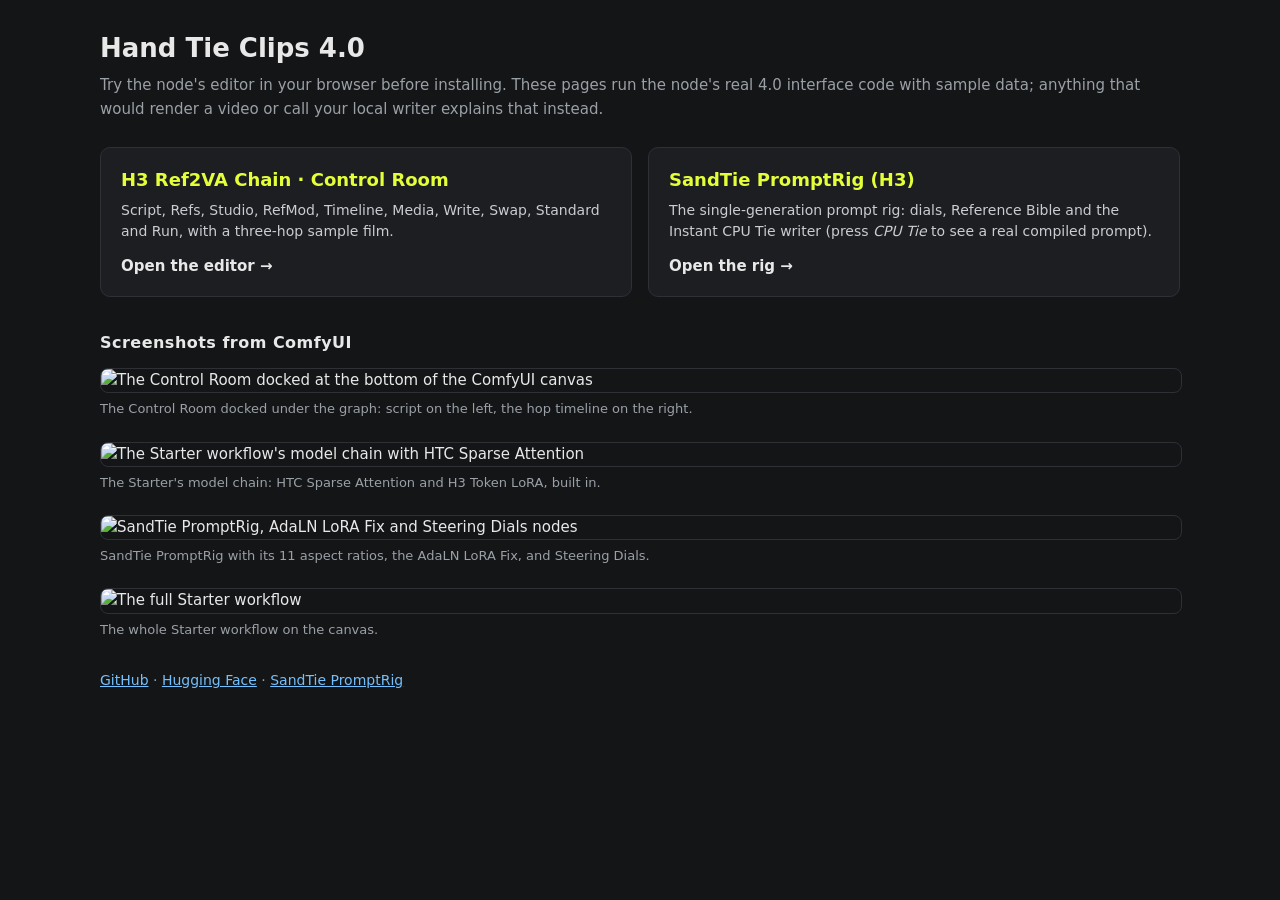
==== commit 3fbd43b7: "docs: interactive demo rebuilt on the real 4.0 editor, plus SandTie PromptRig - docs/live/: the node" ====
--- a/docs/demo.html
+++ b/docs/demo.html
@@ -1,1416 +1,44 @@
-<!DOCTYPE html>
-<html lang="en" data-theme="dark">
-<head>
-<meta charset="UTF-8">
-<meta name="viewport" content="width=device-width, initial-scale=1.0">
-<title>Hand Tie Clips — GitHub Page + Interactive Node Preview</title>
+<!doctype html>
+<html lang="en"><head><meta charset="utf-8"><meta name="viewport" content="width=device-width,initial-scale=1">
+<title>Hand Tie Clips 4.0 · Interactive Demo</title><link rel="icon" href="data:,">
 <style>
-  :root[data-theme="dark"] {
-    --bg-canvas: #0d1117;
-    --bg-card: #161b22;
-    --bg-subtle: #1c2128;
-    --border: #30363d;
-    --border-accent: #d29922;
-    --text: #e6edf3;
-    --text-muted: #8b949e;
-    --link: #58a6ff;
-    --green: #3fb950;
-    --amber: #d29922;
-    --red: #f85149;
-    --purple: #bc8cff;
-  }
-  :root[data-theme="light"] {
-    --bg-canvas: #ffffff;
-    --bg-card: #f6f8fa;
-    --bg-subtle: #eaeef2;
-    --border: #d0d7de;
-    --border-accent: #9a6700;
-    --text: #1f2328;
-    --text-muted: #656d76;
-    --link: #0969da;
-    --green: #1a7f37;
-    --amber: #9a6700;
-    --red: #cf222e;
-    --purple: #8250df;
-  }
-  * { box-sizing: border-box; }
-  body {
-    margin: 0;
-    font-family: -apple-system, BlinkMacSystemFont, "Segoe UI", "Noto Sans", Helvetica, Arial, sans-serif;
-    background: var(--bg-canvas);
-    color: var(--text);
-    line-height: 1.6;
-  }
-  .action-btn {
-    background: var(--bg-subtle);
-    color: var(--text);
-    border: 1px solid var(--border);
-    padding: 6px 12px;
-    border-radius: 6px;
-    cursor: pointer;
-    font-size: 12px;
-    font-weight: 600;
-  }
-  .action-btn.primary { background: #238636; color: #fff; border-color: #2ea043; }
-  .container {
-    max-width: 1020px;
-    margin: 28px auto 80px;
-    padding: 32px 40px;
-    border: 1px solid var(--border);
-    border-radius: 8px;
-    background: var(--bg-canvas);
-  }
-  .concept-banner {
-    background: var(--bg-subtle);
-    border-left: 4px solid var(--green);
-    padding: 12px 16px;
-    margin-bottom: 28px;
-    border-radius: 0 6px 6px 0;
-    font-size: 13.5px;
-    color: var(--text-muted);
-  }
-  .concept-banner strong { color: var(--text); }
-  .pane { display: none; }
-  .pane.active { display: block; }
-  h1, h2, h3 { margin-top: 24px; margin-bottom: 16px; font-weight: 600; line-height: 1.25; }
-  h1 { font-size: 2em; padding-bottom: 0.3em; border-bottom: 1px solid var(--border); margin-top: 0; }
-  h2 { font-size: 1.5em; padding-bottom: 0.3em; border-bottom: 1px solid var(--border); margin-top: 32px; }
-  h3 { font-size: 1.18em; margin-top: 22px; }
-  p { margin-top: 0; margin-bottom: 16px; }
-  a { color: var(--link); text-decoration: none; }
-  a:hover { text-decoration: underline; }
-  code {
-    font-family: ui-monospace, SFMono-Regular, "SF Mono", Menlo, Consolas, monospace;
-    font-size: 85%;
-    background: var(--bg-subtle);
-    padding: 0.2em 0.4em;
-    border-radius: 6px;
-  }
-  pre {
-    background: var(--bg-card);
-    border: 1px solid var(--border);
-    padding: 14px 16px;
-    border-radius: 6px;
-    overflow-x: auto;
-    font-size: 13px;
-  }
-  pre code { background: none; padding: 0; font-size: 100%; }
-  table { width: 100%; border-collapse: collapse; margin-bottom: 20px; font-size: 14px; }
-  th, td { border: 1px solid var(--border); padding: 9px 13px; text-align: left; vertical-align: top; }
-  th { background: var(--bg-card); font-weight: 600; }
-  tr:nth-child(even) td { background: rgba(128,128,128,0.04); }
-  img { max-width: 100%; border-radius: 6px; border: 1px solid var(--border); display: block; margin: 12px 0; }
-  .caption { font-size: 13px; color: var(--text-muted); font-style: italic; margin-top: -6px; margin-bottom: 18px; }
-  .badges { display: flex; flex-wrap: wrap; gap: 8px; margin: 12px 0 20px; }
-  .badge {
-    display: inline-flex;
-    align-items: center;
-    gap: 6px;
-    font-size: 12px;
-    font-weight: 600;
-    padding: 4px 10px;
-    border-radius: 999px;
-    border: 1px solid var(--border);
-    background: var(--bg-card);
-  }
-  .badge.green { border-color: var(--green); color: var(--green); }
-  .badge.amber { border-color: var(--amber); color: var(--amber); }
-  .badge.purple { border-color: var(--purple); color: var(--purple); }
-  .callout {
-    background: var(--bg-card);
-    border-left: 4px solid var(--amber);
-    padding: 12px 16px;
-    border-radius: 0 6px 6px 0;
-    margin: 14px 0 18px;
-    font-size: 14px;
-  }
-  details {
-    background: var(--bg-card);
-    border: 1px solid var(--border);
-    border-radius: 6px;
-    padding: 10px 14px;
-    margin-bottom: 12px;
-  }
-  summary { cursor: pointer; font-weight: 600; font-size: 14px; }
-  details[open] summary { margin-bottom: 10px; padding-bottom: 8px; border-bottom: 1px solid var(--border); }
-  .do-dont td:first-child { color: var(--red); font-weight: 500; }
-  .do-dont td:last-child { color: var(--green); font-weight: 500; }
-
-  /* ===================================================================== */
-  /* INTERACTIVE COMFYUI NODE SIMULATOR (Authentic .h3e-root styling)      */
-  /* ===================================================================== */
-  .sim-wrap {
-    margin: 22px 0 28px;
-    border-radius: 8px;
-    background: #18181b;
-    border: 1px solid #323236;
-    box-shadow: 0 12px 36px rgba(0,0,0,0.55);
-    overflow: hidden;
-    color: #e8e8e8;
-    font-family: ui-sans-serif, system-ui, -apple-system, "Segoe UI", sans-serif;
-  }
-  .sim-titlebar {
-    background: #232329;
-    border-bottom: 1px solid #333;
-    padding: 7px 14px;
-    display: flex;
-    align-items: center;
-    justify-content: space-between;
-    font-size: 12.5px;
-    font-weight: 600;
-  }
-  .sim-titlebar-left { display: flex; align-items: center; gap: 8px; }
-  .sim-dot { width: 9px; height: 9px; border-radius: 50%; background: #5fbf7a; display: inline-block; }
-  .sim-hint {
-    font-size: 11px;
-    color: #e8ff47;
-    background: rgba(232,255,71,0.1);
-    border: 1px solid rgba(232,255,71,0.35);
-    padding: 2px 8px;
-    border-radius: 4px;
-    font-weight: 600;
-  }
-  .sim-pins {
-    display: flex;
-    justify-content: space-between;
-    padding: 6px 14px;
-    background: #141416;
-    border-bottom: 1px solid #262626;
-    font-size: 11px;
-    color: #9a9a9a;
-  }
-  .sim-pin-col { display: flex; flex-wrap: wrap; gap: 10px; }
-  .sim-pin { display: inline-flex; align-items: center; gap: 4px; }
-  .sim-pin i { width: 7px; height: 7px; border-radius: 50%; display: inline-block; }
-  .h3e-sim {
-    --h3-bg: #0a0a0a;
-    --h3-panel: #111111;
-    --h3-sunken: #0d0d0d;
-    --h3-border: #2a2a2a;
-    --h3-border-soft: #1c1c1c;
-    --h3-text: #e8e8e8;
-    --h3-muted: #9a9a9a;
-    --h3-faint: #6a6a6a;
-    --h3-accent: #e8ff47;
-    --h3-on-accent: #101010;
-    --h3-warn: #ffb020;
-    --h3-ok: #5fbf7a;
-    background: var(--h3-bg);
-    padding: 10px;
-    font-size: 13px;
-  }
-  .h3e-statusbar {
-    display: flex;
-    align-items: center;
-    justify-content: space-between;
-    background: #0d0d0d;
-    border: 1px solid var(--h3-border);
-    padding: 5px 10px;
-    font-size: 11.5px;
-    color: var(--h3-muted);
-    font-family: ui-monospace, SFMono-Regular, Consolas, monospace;
-    margin-bottom: 8px;
-    border-radius: 3px;
-  }
-  .h3e-tabs {
-    display: flex;
-    flex-wrap: wrap;
-    gap: 4px;
-    align-items: center;
-    border-bottom: 1px solid var(--h3-border);
-    padding-bottom: 8px;
-    margin-bottom: 10px;
-  }
-  .h3e-btn {
-    background: #141414;
-    color: var(--h3-text);
-    border: 1px solid var(--h3-border);
-    border-radius: 3px;
-    padding: 5px 11px;
-    font-size: 12px;
-    font-weight: 600;
-    cursor: pointer;
-    display: inline-flex;
-    align-items: center;
-    gap: 6px;
-    transition: all 0.1s;
-  }
-  .h3e-btn:hover { border-color: #555; }
-  .h3e-btn.h3e-on {
-    background: var(--h3-accent);
-    color: var(--h3-on-accent);
-    border-color: var(--h3-accent);
-    font-weight: 700;
-  }
-  .h3e-tabcount {
-    font-size: 10.5px;
-    opacity: 0.85;
-    padding: 0 4px;
-    border-radius: 2px;
-    background: rgba(255,255,255,0.08);
-  }
-  .h3e-btn.h3e-on .h3e-tabcount {
-    background: rgba(0,0,0,0.18);
-    color: #101010;
-  }
-  .h3e-spacer { flex: 1; }
-  .sim-surface { display: none; }
-  .sim-surface.active { display: block; }
-
-  /* Authentic D2 Horizontal Filmstrip + Single Selected Shot Card (.h3e-filmstrip + .h3e-poster) */
-  .h3e-filmstrip {
-    display: flex;
-    flex-wrap: nowrap;
-    gap: 6px;
-    overflow-x: auto;
-    overflow-y: hidden;
-    scrollbar-width: thin;
-    padding: 4px 0 8px;
-    margin-bottom: 8px;
-  }
-  .h3e-poster {
-    flex: 0 0 auto;
-    width: 116px;
-    display: flex;
-    flex-direction: column;
-    gap: 3px;
-    padding: 4px;
-    background: var(--h3-panel);
-    border: 1px solid var(--h3-border);
-    border-radius: 3px;
-    cursor: pointer;
-    text-align: left;
-    color: inherit;
-    user-select: none;
-    transition: border-color 0.12s, background 0.12s;
-  }
-  .h3e-poster:hover { border-color: #6a7325; }
-  .h3e-poster.h3e-on {
-    border-color: var(--h3-accent);
-    background: #17190e;
-    box-shadow: 0 0 0 1px rgba(232,255,71,0.25);
-  }
-  .h3e-poster-thumb {
-    height: 62px;
-    background: var(--h3-sunken);
-    border: 1px solid var(--h3-border-soft);
-    border-radius: 2px;
-    overflow: hidden;
-    display: flex;
-    align-items: center;
-    justify-content: center;
-  }
-  .h3e-poster-thumb img {
-    width: 100%;
-    height: 100%;
-    object-fit: cover;
-    margin: 0;
-    border: none;
-    border-radius: 0;
-  }
-  .h3e-poster-no {
-    font-family: ui-monospace, "Cascadia Mono", "SF Mono", Menlo, monospace;
-    font-variant-numeric: tabular-nums;
-    font-size: 11.5px;
-    font-weight: 700;
-    color: var(--h3-accent);
-    letter-spacing: 0.04em;
-  }
-  .h3e-poster-meta {
-    font-size: 11px;
-    color: var(--h3-faint);
-    white-space: nowrap;
-    overflow: hidden;
-    text-overflow: ellipsis;
-  }
-  .h3e-poster-beat {
-    font-size: 11px;
-    color: var(--h3-muted);
-    line-height: 1.32;
-    height: 2.64em;
-    overflow: hidden;
-  }
-  .h3e-poster-row {
-    display: flex;
-    gap: 4px;
-    margin-top: 3px;
-  }
-  .h3e-mini {
-    background: #141414;
-    color: var(--h3-text);
-    border: 1px solid var(--h3-border);
-    border-radius: 2px;
-    padding: 1px 6px;
-    font-size: 10.5px;
-    font-weight: 600;
-    cursor: pointer;
-  }
-  .h3e-mini.h3e-on-solo {
-    background: var(--h3-accent);
-    color: #101010;
-    border-color: var(--h3-accent);
-  }
-  .h3e-mini.h3e-on-lock {
-    color: var(--h3-warn);
-    border-color: var(--h3-warn);
-  }
-  .h3e-queue-line {
-    font-size: 11.5px;
-    color: var(--h3-text);
-    margin-bottom: 6px;
-    font-family: ui-sans-serif, system-ui, sans-serif;
-  }
-  .h3e-active-card {
-    background: linear-gradient(90deg, rgba(232,255,71,0.06), transparent 140px), var(--h3-panel);
-    border: 1px solid rgba(232,255,71,0.55);
-    border-left: 4px solid var(--h3-accent);
-    border-radius: 4px;
-    padding: 8px 10px;
-    margin-top: 4px;
-  }
-
-  /* Shot cards */
-  .sim-card {
-    background: var(--h3-panel);
-    border: 1px solid var(--h3-border);
-    border-radius: 4px;
-    padding: 10px;
-    margin-bottom: 8px;
-  }
-  .sim-card.locked { border-color: var(--h3-warn); }
-  .sim-card.solo { border-color: var(--h3-accent); box-shadow: inset 0 0 0 1px var(--h3-accent); }
-  .sim-card-head {
-    display: flex;
-    align-items: center;
-    gap: 8px;
-    margin-bottom: 7px;
-    font-size: 12px;
-  }
-  .sim-num {
-    background: var(--h3-accent);
-    color: #101010;
-    font-weight: 800;
-    font-size: 11px;
-    padding: 1px 6px;
-    border-radius: 2px;
-  }
-  .sim-textarea {
-    width: 100%;
-    background: #090909;
-    color: var(--h3-text);
-    border: 1px solid var(--h3-border);
-    border-radius: 3px;
-    padding: 7px 9px;
-    font-size: 12.5px;
-    font-family: inherit;
-    resize: vertical;
-    min-height: 48px;
-    margin-bottom: 8px;
-  }
-  .sim-axes {
-    display: grid;
-    grid-template-columns: repeat(auto-fit, minmax(110px, 1fr));
-    gap: 6px;
-  }
-  .sim-field label {
-    display: block;
-    font-size: 10px;
-    font-weight: 700;
-    letter-spacing: 0.1em;
-    color: var(--h3-muted);
-    text-transform: uppercase;
-    margin-bottom: 2px;
-  }
-  .sim-select, .sim-input {
-    width: 100%;
-    background: #090909;
-    color: var(--h3-text);
-    border: 1px solid var(--h3-border);
-    border-radius: 3px;
-    padding: 4px 6px;
-    font-size: 12px;
-  }
-  /* Ref rail rows */
-  .sim-ref-row {
-    display: grid;
-    grid-template-columns: 44px 110px 110px 130px 90px 1fr;
-    gap: 8px;
-    align-items: center;
-    background: var(--h3-panel);
-    border: 1px solid var(--h3-border);
-    padding: 8px 10px;
-    border-radius: 4px;
-    margin-bottom: 6px;
-  }
-  .sim-ord {
-    background: #1c1c1c;
-    border: 1px solid #3a3a3a;
-    color: var(--h3-accent);
-    font-weight: 700;
-    font-size: 11px;
-    text-align: center;
-    padding: 4px 0;
-    border-radius: 3px;
-  }
-  .sim-forecast {
-    background: rgba(95, 191, 122, 0.1);
-    border: 1px solid rgba(95, 191, 122, 0.4);
-    color: #5fbf7a;
-    padding: 8px 12px;
-    border-radius: 4px;
-    font-size: 12px;
-    font-weight: 600;
-    margin-bottom: 10px;
-  }
-  .sim-run-group {
-    background: var(--h3-panel);
-    border: 1px solid var(--h3-border);
-    border-radius: 4px;
-    padding: 8px 12px;
-    margin-bottom: 8px;
-  }
-  .sim-run-group summary {
-    font-size: 11.5px;
-    text-transform: uppercase;
-    letter-spacing: 0.12em;
-    color: var(--h3-accent);
-  }
-</style>
-</head>
-<body>
-
-<div class="container">
-
-  <div id="optA" class="pane active">
-    <div class="concept-banner">
-      <strong>Interactive Node Preview Built Right In:</strong>
-      Try clicking through <strong>Script · Refs · Timeline · Media · Write · Swap · ⚙ RUN</strong> in the live node below! You can toggle shot locks, solo a shot, switch join modes (`motion_context` vs `hand_tie`), test the Swap modes, or open `⚙ RUN` and watch the node's status bar &amp; retake forecast react in real time.
-    </div>
-
-    <h1>Hand Tie Clips — Multi-Shot Studio for MiniMax H3</h1>
-    <p><strong>Multi-hop MiniMax H3 video from one ComfyUI node.</strong> Author shot cards, manage reference stills and voices on a visual rail, lock or solo-retake individual hops from a lossless cache, run guided character/head swaps, and upscale to 2 MP.</p>
-
-    <div class="badges">
-      <span class="badge green">✓ Zero Pip Dependencies</span>
-      <span class="badge amber">✓ Built-In Motion-Context &amp; Hand-Tie</span>
-      <span class="badge purple">✓ Classic LiteGraph &amp; Nodes 2.0</span>
-      <span class="badge green">✓ Lossless Hop Cache &amp; Solo Retake</span>
-    </div>
-
-    <img src="https://media.githubusercontent.com/media/sandpies/ComfyUI-Hand-Tie-Clips/main/docs/img/seam-frames.png" alt="Six consecutive frames across a join">
-    <div class="caption">Six consecutive frames crossing the join between Hop 1 and Hop 2 — no cut, flash, or identity jump.</div>
-
-    <!-- SAND TIE (one continuous take) EXAMPLES -->
-    <div style="text-align:center; margin:16px 0;">
-      <div style="font-weight:600; margin-bottom:6px;">New: Sand Tie one-take music video, 2:03, no cuts, song locked</div>
-      <video controls preload="metadata" width="50%" style="max-width:480px; width:50%; margin:0 auto; border-radius:8px; border:1px solid var(--border); background:#000;">
-        <source src="https://huggingface.co/sandpies/ComfyUI-Hand-Tie-Clips/resolve/main/docs/img/sand-tie-mv-walk-me-through-the-night.mp4" type="video/mp4">
-        <source src="https://media.githubusercontent.com/media/sandpies/ComfyUI-Hand-Tie-Clips/main/docs/img/sand-tie-mv-walk-me-through-the-night.mp4" type="video/mp4">
-      </video>
-    </div>
-    <div style="text-align:center; margin:16px 0;">
-      <div style="font-weight:600; margin-bottom:6px;">Sand Tie: two people, one 52 s take, street to boardwalk to bench</div>
-      <video controls preload="metadata" width="50%" style="max-width:480px; width:50%; margin:0 auto; border-radius:8px; border:1px solid var(--border); background:#000;">
-        <source src="https://huggingface.co/sandpies/ComfyUI-Hand-Tie-Clips/resolve/main/docs/img/sand-tie-two-person-place-change-52s.mp4" type="video/mp4">
-        <source src="https://media.githubusercontent.com/media/sandpies/ComfyUI-Hand-Tie-Clips/main/docs/img/sand-tie-two-person-place-change-52s.mp4" type="video/mp4">
-      </video>
-    </div>
-    <div style="text-align:center; margin:16px 0;">
-      <div style="font-weight:600; margin-bottom:6px;">Sand Tie: 65 s walking selfie, one take, upsampled</div>
-      <video controls preload="metadata" width="30%" style="max-width:300px; width:30%; margin:0 auto; border-radius:8px; border:1px solid var(--border); background:#000;">
-        <source src="https://huggingface.co/sandpies/ComfyUI-Hand-Tie-Clips/resolve/main/docs/img/sand-tie-walking-selfie-65s.mp4" type="video/mp4">
-        <source src="https://media.githubusercontent.com/media/sandpies/ComfyUI-Hand-Tie-Clips/main/docs/img/sand-tie-walking-selfie-65s.mp4" type="video/mp4">
-      </video>
-    </div>
-
-    <!-- =================================================================== -->
-    <!-- 10-HOP HAND-TIE VIDEO EXAMPLE (chain_00138_)                         -->
-    <!-- =================================================================== -->
-    <div style="text-align:center; margin:16px 0;">
-      <div style="font-weight:600; margin-bottom:6px;">Hand-Tie 10x8s example</div>
-      <video controls preload="metadata" width="50%" style="max-width:480px; width:50%; margin:0 auto; border-radius:8px; border:1px solid var(--border); background:#000;">
-        <source src="https://huggingface.co/sandpies/ComfyUI-Hand-Tie-Clips/resolve/main/docs/img/hand-tie-10hop-00138.mp4" type="video/mp4">
-        <source src="https://media.githubusercontent.com/media/sandpies/ComfyUI-Hand-Tie-Clips/main/docs/img/hand-tie-10hop-00138.mp4" type="video/mp4">
-      </video>
-    </div>
-    <div style="text-align:center; margin:16px 0;">
-      <div style="font-weight:600; margin-bottom:6px;">Hand-Tie music video: 12x15s, one take, the song locked</div>
-      <video controls preload="metadata" width="40%" style="max-width:360px; width:40%; margin:0 auto; border-radius:8px; border:1px solid var(--border); background:#000;">
-        <source src="https://huggingface.co/sandpies/ComfyUI-Hand-Tie-Clips/resolve/main/docs/img/hand-tie-mv-hold-me-anyway.mp4" type="video/mp4">
-        <source src="https://media.githubusercontent.com/media/sandpies/ComfyUI-Hand-Tie-Clips/main/docs/img/hand-tie-mv-hold-me-anyway.mp4" type="video/mp4">
-      </video>
-    </div>
-
-    <!-- =================================================================== -->
-    <!-- INTERACTIVE NODE SIMULATOR                                          -->
-    <!-- =================================================================== -->
-    <div style="display:flex; justify-content:space-between; align-items:center; flex-wrap:wrap; gap:8px; margin-top:32px; border-bottom:1px solid var(--border); padding-bottom:0.3em; margin-bottom:16px;">
-      <h2 style="margin:0; border:none; padding:0;">Interactive Node Preview — Click the Tabs &amp; ⚙ RUN</h2>
-      <div style="display:flex; gap:6px;">
-        <button class="action-btn primary" id="preset-10hop" onclick="loadPreset('loradaddy10')">🎬 Load 10-Hop Hand-Tie Example</button>
-        <button class="action-btn" id="preset-4hop" onclick="loadPreset('carolyn4')">Load 4-Hop Street Vlog (motion_context)</button>
-        <button class="action-btn" id="preset-simple" onclick="setScriptMode('simple')">✨ Load Simple 1-Clip</button>
-      </div>
-    </div>
-
-    <div class="sim-wrap">
-      <div class="sim-titlebar">
-        <div class="sim-titlebar-left">
-          <span class="sim-dot"></span>
-          <span>H3 Ref2VA Chain (HandTieClips)</span>
-        </div>
-        <span class="sim-hint">✨ Interactive Demo — Click any tab, lock button, or ⚙ RUN</span>
-      </div>
-      <div class="sim-pins">
-        <div class="sim-pin-col">
-          <span class="sim-pin"><i style="background:#b39ddb"></i>model</span>
-          <span class="sim-pin"><i style="background:#ffd54f"></i>clip</span>
-          <span class="sim-pin"><i style="background:#ef5350"></i>vae</span>
-          <span class="sim-pin"><i style="background:#ef5350"></i>audio_vae</span>
-          <span class="sim-pin"><i style="background:#b39ddb"></i>refine_model</span>
-          <span class="sim-pin"><i style="background:#b39ddb"></i>upsample_dit</span>
-          <span class="sim-pin"><i style="background:#b39ddb"></i>audio_model</span>
-        </div>
-        <div class="sim-pin-col">
-          <span class="sim-pin">images<i style="background:#64b5f6"></i></span>
-          <span class="sim-pin">audio<i style="background:#81c784"></i></span>
-          <span class="sim-pin">info<i style="background:#81c784"></i></span>
-          <span class="sim-pin">contact_sheet<i style="background:#64b5f6"></i></span>
-        </div>
-      </div>
-
-      <div class="h3e-sim">
-        <!-- Row 1: Permanent Status Bar -->
-        <div class="h3e-statusbar">
-          <span id="sim-digest">768×1344 (9:16) · 8s ×4 (29.2s) · 8 steps euler/simple · pin: motion_context · cache on</span>
-          <span style="color:#5fbf7a; font-weight:700;">● Ready</span>
-        </div>
-
-        <!-- Row 2: Tab Strip + Gear + Pin -->
-        <div class="h3e-tabs">
-          <button class="h3e-btn h3e-on" id="tabbtn-script" onclick="simTab('script')">Script <span class="h3e-tabcount" id="cnt-script">4</span></button>
-          <button class="h3e-btn" id="tabbtn-refs" onclick="simTab('refs')">Refs <span class="h3e-tabcount">3</span></button>
-          <button class="h3e-btn" id="tabbtn-timeline" onclick="simTab('timeline')">Timeline <span class="h3e-tabcount" id="cnt-tl">4/4</span></button>
-          <button class="h3e-btn" id="tabbtn-media" onclick="simTab('media')">Media</button>
-          <button class="h3e-btn" id="tabbtn-write" onclick="simTab('write')">Write</button>
-          <button class="h3e-btn" id="tabbtn-swap" onclick="simTab('swap')">Swap <span class="h3e-tabcount" id="cnt-swap"></span></button>
-          <span class="h3e-spacer"></span>
-          <button class="h3e-btn" id="tabbtn-run" onclick="simTab('run')" title="The render controls: canvas, sampler, cache, upscaler">⚙</button>
-          <button class="h3e-btn" id="sim-pinbtn" onclick="this.classList.toggle('h3e-on')" title="Pin the node's height">⇕</button>
-        </div>
-
-        <!-- SURFACE 1: SCRIPT -->
-        <div id="sim-script" class="sim-surface active">
-          <div style="display:flex; justify-content:space-between; align-items:center; margin-bottom:4px;">
-            <div>
-              <span style="font-size:11.5px; font-weight:700; letter-spacing:0.08em; color:#e8e8e8;">SCRIPT</span>
-              <span id="sim-script-sub" style="font-size:11.5px; color:#9a9a9a; margin-left:6px;">10 shots · 71.8s master</span>
-            </div>
-            <div style="display:flex; gap:4px;">
-              <button class="h3e-btn" id="btn-mode-simple" style="padding:3px 9px; font-size:11px;" onclick="setScriptMode('simple')">Simple</button>
-              <button class="h3e-btn h3e-on" id="btn-mode-shots" style="padding:3px 9px; font-size:11px;" onclick="setScriptMode('shots')">Shots</button>
-              <button class="h3e-btn" id="btn-add-shot" style="padding:3px 9px; font-size:11px;" onclick="addSimShot()">+ shot</button>
-              <button class="h3e-btn" style="padding:3px 9px; font-size:11px;" onclick="loadPreset(activeTag === '@mina' ? 'carolyn4' : 'loradaddy10')">Templates</button>
-            </div>
-          </div>
-
-          <!-- SHOTS MODE VIEW -->
-          <div id="sim-shots-view">
-            <div class="h3e-queue-line" id="sim-queue-line">NEXT QUEUE re-renders none · 10 cached</div>
-            <div class="h3e-filmstrip" id="sim-score-strip"></div>
-            <div id="sim-cards-box"></div>
-            <details style="margin-top:8px; background:transparent; border:none; padding:2px 0;">
-              <summary style="font-size:11px; color:#9a9a9a; letter-spacing:0.08em;">JSON</summary>
-              <pre id="sim-json-box" style="margin-top:6px; font-size:11px; max-height:160px; overflow:auto; background:#090909; border:1px solid #262626;"></pre>
-            </details>
-          </div>
-
-          <!-- SIMPLE MODE VIEW (Standard MMH3 ref2va / t2va Prompting) -->
-          <div id="sim-simple-view" style="display:none;">
-            <div style="background:rgba(232,255,71,0.08); border:1px solid rgba(232,255,71,0.35); border-radius:4px; padding:7px 10px; margin-bottom:8px; font-size:11.5px; color:#e8e8e8;">
-              <strong style="color:var(--h3-accent);">✨ Simple Mode (Standard MMH3 <code>ref2va</code> / <code>t2va</code> Studio):</strong> Paste any standard 6-field MiniMax H3 <code>ref2va</code> / <code>t2va</code> prompt (<code>subject_definitions:</code>, <code>summary:</code>, <code>detailed_description:</code>, etc.) or plain prose directly here with <code>chains = 1</code>. HTC passes structured H3 prompts straight through untouched while giving you the visual <code>REFS</code> rail, <code>steps = 8</code> (6–8 lets the audio resolve; 4 with a 4-step turbo), and <strong>2 MP Guided Upsampling</strong>.
-            </div>
-            <div class="h3e-active-card">
-              <div style="display:flex; justify-content:space-between; align-items:center; margin-bottom:6px; font-size:11.5px;">
-                <span style="color:var(--h3-accent); font-weight:700;">STANDARD MMH3 6-FIELD PROMPT (ref2va / t2va) OR PLAIN PROSE</span>
-                <span style="color:#9a9a9a;">chains = 1 · 15.0s (362f) · steps = 8 · upsample = on</span>
-              </div>
-              <textarea class="sim-textarea" id="sim-simple-text" style="min-height:175px; font-family:ui-monospace, SFMono-Regular, Consolas, monospace; font-size:11.5px;">subject_definitions:
-&lt;Subject 1&gt; is the young woman in &lt;Picture 1&gt;. The collage grid is identity only. She has dark hair in an updo with loose face-framing strands and small flower clips, a white triangle bikini with blue flowers, blue string ties at the neck and hips, and bare feet.
-&lt;Subject 2&gt; is the nugget mascot in &lt;Picture 2&gt;, an orange breaded body, blue headband, yellow beak, round black eyes, small wings, and two feet.
-&lt;Subject 3&gt; is the beach in &lt;Picture 3&gt;: raked sand, blue court lines, a blue-padded volleyball net, palm trunks, and the ocean horizon.
-
-summary:
-[reference generation] &lt;Subject 1&gt; dances a fast body roll and hip circle on the kick at the center of &lt;Subject 3&gt; after dark, with a lighting truss, speaker stacks, a hexagonal neon panel, a full moon, string lights, and a crowd ring around the court. &lt;Subject 2&gt; bounces beside her on that same kick. Four cuts only change the angle. The camera arcs and pushes in, rolls low along the hip circle, pedestals into a hero view while her hands travel up the torso, then tracks her turn into a close call-me hand.
-
-retention_analysis:
-&lt;Subject 1&gt; (appears in [Shot 1], [Shot 2], [Shot 3], [Shot 4]): fully_preserved - her face, updo, flower clips, white floral bikini, blue string ties, and bare feet are retained.
-&lt;Subject 2&gt; (appears in [Shot 1], [Shot 2], [Shot 3], [Shot 4]): fully_preserved - the breaded orange body, blue headband, yellow beak, black eyes, small wings, and two feet are retained.
-&lt;Subject 3&gt; (appears in [Shot 1], [Shot 2], [Shot 3], [Shot 4]): partially_preserved - raked sand, blue court lines, the blue-padded net, palm trunks, and the ocean horizon stay; daylight becomes night and a stage, moon, string lights, and crowd occupy the court.
-
-detailed_description:
-Photoreal live-action night beach. &lt;Subject 1&gt; and &lt;Subject 2&gt; keep the rendered look of their reference images under practical neon and moonlight.
-[Shot 1] A high wide shot looks over a glow-stick crowd toward the sand. &lt;Subject 3&gt; shows raked sand, blue court lines, and the blue-padded net at frame-left, with palm trunks, the ocean, a full moon, a lighting truss, speaker stacks, and a hexagonal neon panel behind the pair. &lt;Subject 1&gt; is already mid-roll at center, weight in the hips, bare feet planted. &lt;Subject 2&gt; is at her camera-right side, wings already lifting on the kick.
-At 00:00.000-00:01.400, on each kick her hips circle frame-right and the ribcage follows a half-beat later. The updo sways with the circle and the blue hip ties swing. The camera arcs right with large amplitude at fast speed and pushes in. &lt;Subject 2&gt; bounces once per kick, wings flicking at the top of each bounce.
-At 00:01.400-00:02.900, the circle reverses frame-left on the next kicks. Her chest rolls up through the circle, shoulders loose, and both hands rest on the hip ties, fingers following the sway. Her mouth is open in a laugh toward the lens. The arc and push keep moving.
-At 00:02.900-00:04.400, the hips return frame-right and the chest finishes the roll high. Loose strands cross her cheek on the sway. The camera arrives at an eye-level full-body view, still pushing in with medium amplitude.
-[Shot 2] At 00:04.400, the camera cuts low. The hip circle is already traveling frame-right, and both bare feet stay planted while the knees soften on the kick.
-At 00:04.400-00:06.100, the camera arcs left with large amplitude at fast speed along her hips and thighs. Each kick drops one hip and lifts the other, the ties flicking at the top of the circle. A little sand shifts under the balls of her feet. &lt;Subject 2&gt; bounces at frame-right, wings marking the kick.
-At 00:06.100-00:08.200, the camera rolls counterclockwise and keeps the arc. Her left hip leads a deeper circle toward &lt;Subject 2&gt;, the torso folding with it and the chest already rolling back up. &lt;Subject 2&gt; leans in on the bounce, beak near her shoulder, wings spread.
-[Shot 3] At 00:08.200, the camera cuts to a view just behind &lt;Subject 2&gt;. Her chest is already rising out of that fold, and her right hand is already leaving the hip tie.
-At 00:08.200-00:10.000, the camera pedestals up with large amplitude at fast speed. On the kicks her right hand travels from the hip tie up the side of the ribcage to the collarbone, wrist loose, while the hips keep the circle. The updo lags a beat behind the chest. &lt;Subject 2&gt; turns toward the lens on the bounce, wings wide.
-At 00:10.000-00:11.800, the camera arcs right with large amplitude at fast speed into a hero two-shot and pushes in. Her left hand joins the path and both arms open from the collarbone toward the lens, still riding the hip circle. Her eyes meet the lens, mouth open in the laugh. &lt;Subject 2&gt; faces the lens at frame-left, bouncing on the kick.
-[Shot 4] At 00:11.800, the camera cuts high behind the pair. The open arms and the hip circle are already carrying her into a left turn. The crowd is a semicircle. The net, palms, and ocean of &lt;Subject 3&gt; read past the stage.
-At 00:11.800-00:13.400, the camera tracks that turn with large amplitude at fast speed. Her hips lead on the kick, shoulders and updo follow, and the ties whip after the turn. &lt;Subject 2&gt; bounces through the same turn and lands facing the lens. Her face comes around to the lens before the camera finishes the arc.
-At 00:13.400-00:15.080, the camera pushes in with medium amplitude at fast speed to a close view, &lt;Subject 2&gt;'s headband and one wing remaining at frame-left. The hip circle continues small under the frame. Her right hand, still traveling from the collarbone path, arrives beside her cheek, thumb near the ear and little finger toward the chin. The updo keeps the sway through the last kick.
-
-overall_soundscape:
-Crowd roar and a soft shift of sand under bare feet continue under the stage.
-
-non_diegetic_music:
-Fast club techno. A distorted four-on-the-floor kick, a rolling low bass, closed metallic hi-hats, and a short minor synth stab. The tempo stays fast and the level stays loud from 00:00.000 through 00:15.080. Her hip circle lands on the kick.</textarea>
-              <div style="font-size:11px; color:#9a9a9a;">Detects standard 6-field H3 headers automatically and passes them through verbatim while binding <code>REFS</code> rail photos &amp; voices.</div>
-            </div>
-          </div>
-        </div>
-
-        <!-- SURFACE 2: REFS -->
-        <div id="sim-refs" class="sim-surface">
-          <div style="display:flex; justify-content:space-between; align-items:center; margin-bottom:8px;">
-            <span style="font-size:11px; font-weight:700; letter-spacing:0.12em; color:#9a9a9a;">REFERENCE REGISTER · STABLE @TAGS &amp; PER-REF PIXEL BUDGETS</span>
-          </div>
-          <div class="sim-ref-row">
-            <span class="sim-ord">&lt;Pic 1&gt;</span>
-            <input class="sim-input" value="@carolyn" readonly>
-            <select class="sim-select"><option>Subject 1</option><option>setting/prop</option></select>
-            <select class="sim-select"><option>fully preserved</option><option>partially copy</option><option>reference</option></select>
-            <select class="sim-select"><option>full MP</option><option>1.0 MP</option><option>0.5 MP</option></select>
-            <input class="sim-input" value="young woman with long black hair, dark grey crop top, cross necklace">
-          </div>
-          <div class="sim-ref-row">
-            <span class="sim-ord">&lt;Pic 2&gt;</span>
-            <input class="sim-input" value="@street" readonly>
-            <select class="sim-select"><option>setting/prop</option><option>Subject 1</option></select>
-            <select class="sim-select"><option>reference</option><option>fully preserved</option></select>
-            <select class="sim-select"><option>0.5 MP</option><option>1.0 MP</option><option>full MP</option></select>
-            <input class="sim-input" value="busy afternoon shopping street lined with colourful shop windows">
-          </div>
-          <div class="sim-ref-row">
-            <span class="sim-ord">&lt;Pic 3&gt;</span>
-            <input class="sim-input" value="@stall" readonly>
-            <select class="sim-select"><option>setting/prop</option><option>Subject 1</option></select>
-            <select class="sim-select"><option>reference</option><option>fully preserved</option></select>
-            <select class="sim-select"><option>0.5 MP</option><option>1.0 MP</option><option>full MP</option></select>
-            <input class="sim-input" value="warmly lit street food stall with grilled skewers on the counter">
-          </div>
-        </div>
-
-        <!-- SURFACE 3: TIMELINE -->
-        <div id="sim-timeline" class="sim-surface">
-          <div class="sim-forecast" id="sim-forecast-box">
-            ✓ NEXT QUEUE: 0 of 4 hops will re-render — all 4 hops served from lossless FFV1 + safetensors cache.
-          </div>
-          <div id="sim-tl-rows"></div>
-        </div>
-
-        <!-- SURFACE 4: MEDIA -->
-        <div id="sim-media" class="sim-surface">
-          <div style="display:grid; grid-template-columns:1fr 1fr; gap:8px;">
-            <div class="sim-card">
-              <div style="font-size:11px; font-weight:700; color:var(--h3-accent); margin-bottom:4px;">START IMAGE &amp; MASTER AUDIO LOCK</div>
-              <div class="sim-field" style="margin-bottom:6px;">
-                <label>Start Image (Optional Frame 0)</label>
-                <input class="sim-input" value="carolyn_opening_frame.png" readonly>
-              </div>
-              <div class="sim-field">
-                <label>Master Audio File (Continuous Lip-Sync Take)</label>
-                <input class="sim-input" placeholder="(none — each hop generates its own dialogue)" readonly>
-              </div>
-            </div>
-            <div class="sim-card">
-              <div style="font-size:11px; font-weight:700; color:var(--h3-accent); margin-bottom:4px;">REFERENCE CLIPS (1–3) &amp; VOICES (1–3)</div>
-              <div class="sim-field" style="margin-bottom:6px;">
-                <label>Reference Clip 1 (&lt;Video 1&gt;)</label>
-                <input class="sim-input" value="street_walk_driver.mp4  [0.0s – 8.0s · 0.3 MP]" readonly>
-              </div>
-              <div class="sim-field">
-                <label>Voice 1 (&lt;Audio 1&gt;)</label>
-                <input class="sim-input" value="carolyn_voice_ref.wav  [0.0s – 6.2s]" readonly>
-              </div>
-            </div>
-          </div>
-        </div>
-
-        <!-- SURFACE 5: WRITE -->
-        <div id="sim-write" class="sim-surface">
-          <div class="sim-card">
-            <div style="display:flex; justify-content:space-between; align-items:center; margin-bottom:8px;">
-              <span style="font-size:11px; font-weight:700; color:var(--h3-accent);">WRITE — LOCAL AI PLAN DRAFTING ASSISTANT (WIP)</span>
-              <span style="font-size:11px; color:#5fbf7a;">● nInfer · Qwen3.8-27B — Ready</span>
-            </div>
-            <textarea class="sim-textarea" id="sim-write-brief">4-hop walking street-food vlog with @carolyn: she introduces the block, admires the shop windows, picks up a grilled skewer at @stall, and takes a bite.</textarea>
-            <div style="display:flex; gap:6px; align-items:center;">
-              <button class="h3e-btn h3e-on" onclick="alert('In ComfyUI, this sends your brief + reference thumbnails to your local LLM, validates the returned JSON against all H3 rules, and populates the Script cards!')">Write plan</button>
-              <span style="font-size:11.5px; color:var(--h3-muted);">Drafts cards + reference descriptions. Always review generated beats before rendering.</span>
-            </div>
-          </div>
-        </div>
-
-        <!-- SURFACE 6: SWAP -->
-        <div id="sim-swap" class="sim-surface">
-          <div class="sim-card">
-            <div style="display:flex; justify-content:space-between; align-items:center; margin-bottom:8px;">
-              <span style="font-size:11px; font-weight:700; color:var(--h3-accent);">GUIDED VIDEO SWAP — STANDALONE ONE-HOP IDENTITY / HEAD SWAP</span>
-              <span style="font-size:11px; color:var(--h3-muted);">Auto-loads Character Swap + Head Swap LoRAs</span>
-            </div>
-            <div style="display:flex; gap:6px; margin-bottom:10px; flex-wrap:wrap;">
-              <button class="h3e-btn h3e-on" id="swmode-replace" onclick="setSwapMode('replace_person', this)">Replace Person (Full Body)</button>
-              <button class="h3e-btn" id="swmode-head" onclick="setSwapMode('head_swap', this)">Head Swap (Keep Body &amp; Clothes)</button>
-              <button class="h3e-btn" id="swmode-face" onclick="setSwapMode('face_only', this)">Face Only</button>
-              <button class="h3e-btn" id="swmode-keep" onclick="setSwapMode('keep_person', this)">Keep Person (Restyle)</button>
-            </div>
-            <div class="sim-axes" style="margin-bottom:8px;">
-              <div class="sim-field">
-                <label>Identity Photo (@tag)</label>
-                <select class="sim-select"><option>@carolyn (Picture 1)</option></select>
-              </div>
-              <div class="sim-field">
-                <label>Wardrobe Override (Optional Free Text)</label>
-                <input class="sim-input" id="sim-swap-wardrobe" value="black leather jacket over a white crop top" oninput="updateSwapPreview()">
-              </div>
-            </div>
-            <div class="sim-field">
-              <label>Compiled Swap Prompt Preview (Written to swap_script, leaving your Shot Plan untouched)</label>
-              <textarea class="sim-textarea" id="sim-swap-preview" readonly style="min-height:68px; font-family:ui-monospace, monospace; font-size:11.5px;"></textarea>
-            </div>
-          </div>
-        </div>
-
-        <!-- SURFACE 7: ⚙ RUN PAGE -->
-        <div id="sim-run" class="sim-surface">
-          <div style="display:flex; justify-content:space-between; align-items:center; margin-bottom:10px;">
-            <div>
-              <span style="font-weight:700; color:var(--h3-accent);">RUN</span>
-              <span style="font-size:11.5px; color:var(--h3-muted); margin-left:8px;">48 dials · 9 groups (obsolete v1 band-aids removed)</span>
-            </div>
-            <button class="h3e-btn" onclick="simTab('script')">← back to work</button>
-          </div>
-
-          <details class="sim-run-group" open>
-            <summary>output &amp; sampling</summary>
-            <div class="sim-axes" style="margin-top:8px;">
-              <div class="sim-field">
-                <label>resolution</label>
-                <select class="sim-select" id="run-res" onchange="syncDigest()"><option value="768×1344">768p (0.98 MP)</option><option value="576×1024">576p (0.56 MP)</option></select>
-              </div>
-              <div class="sim-field">
-                <label>duration</label>
-                <select class="sim-select" id="run-dur" onchange="syncDigest()"><option value="8">8 s (192f)</option><option value="10">10 s (243f)</option></select>
-              </div>
-              <div class="sim-field">
-                <label>steps</label>
-                <input class="sim-input" id="run-steps" type="number" value="8" onchange="syncDigest()">
-              </div>
-              <div class="sim-field">
-                <label>sampler / scheduler</label>
-                <select class="sim-select" id="run-samp" onchange="syncDigest()"><option value="euler/simple">euler / simple</option><option value="res_multistep/beta">res_multistep / beta</option></select>
-              </div>
-            </div>
-          </details>
-
-          <details class="sim-run-group" open>
-            <summary>join &amp; pin</summary>
-            <div class="sim-axes" style="margin-top:8px;">
-              <div class="sim-field">
-                <label>pin mech</label>
-                <select class="sim-select" id="run-pin" onchange="syncDigest()">
-                  <option value="auto">auto</option>
-                  <option value="motion_context">motion_context (Built-In)</option>
-                  <option value="hand_tie" selected>hand_tie (Previs Bridge)</option>
-                  <option value="sand_tie">sand_tie (One Continuous Take)</option>
-                </select>
-              </div>
-              <div class="sim-field">
-                <label>tone lock (sand_tie)</label>
-                <select class="sim-select"><option selected>0.5</option><option>0.75</option><option>full</option></select>
-              </div>
-              <div class="sim-field">
-                <label>ref image size</label>
-                <select class="sim-select"><option>match</option><option>max (2048px)</option></select>
-              </div>
-              <div class="sim-field">
-                <label>audio pin frames</label>
-                <input class="sim-input" type="number" value="24">
-              </div>
-              <div class="sim-field">
-                <label>voice every hop</label>
-                <select class="sim-select"><option>off</option><option>speaking</option><option>on</option></select>
-              </div>
-              <div class="sim-field">
-                <label>last frame guide</label>
-                <select class="sim-select"><option>off</option><option>before_restart</option><option>still</option></select>
-              </div>
-            </div>
-          </details>
-
-          <details class="sim-run-group" open>
-            <summary>refine · upscale 2nd pass · upsample</summary>
-            <div class="sim-axes" style="margin-top:8px;">
-              <div class="sim-field">
-                <label>hop refine</label>
-                <select class="sim-select"><option>off</option><option selected>full (v2.4)</option><option>pin_only</option></select>
-              </div>
-              <div class="sim-field">
-                <label>upscale 2nd pass</label>
-                <select class="sim-select"><option>off</option><option>on (2–3 steps)</option></select>
-              </div>
-              <div class="sim-field">
-                <label>upsample</label>
-                <select class="sim-select"><option>off</option><option selected>on (2.0 MP)</option></select>
-              </div>
-            </div>
-          </details>
-        </div>
-
-      </div>
-    </div>
-
-    <div style="text-align:center; margin:16px 0 24px;">
-      <div style="font-weight:600; margin-bottom:6px;">Simple Mode (15s · 2 MP Upsample) example</div>
-      <video controls preload="metadata" width="50%" style="max-width:480px; width:50%; margin:0 auto; border-radius:8px; border:1px solid var(--border); background:#000;">
-        <source src="https://huggingface.co/sandpies/ComfyUI-Hand-Tie-Clips/resolve/main/docs/img/simple-realism-boost-2mp-00008.mp4" type="video/mp4">
-        <source src="https://media.githubusercontent.com/media/sandpies/ComfyUI-Hand-Tie-Clips/main/docs/img/simple-realism-boost-2mp-00008.mp4" type="video/mp4">
-      </video>
-    </div>
-
-    <h2>Three Ways to Join Shots (<code>pin_mech</code>)</h2>
-    <table>
-      <thead>
-        <tr>
-          <th style="width:24%">Mode</th>
-          <th>Status &amp; Best Use Case</th>
-          <th>How It Works &amp; Honest Tradeoffs</th>
-        </tr>
-      </thead>
-      <tbody>
-        <tr>
-          <td><strong><code>motion_context</code></strong><br><em>(Default — Built-In)</em></td>
-          <td><strong>Stable</strong><br>Continuous relays (~5–6 hops on Turbo, ~7–8 hops on non-Turbo with Refine) &amp; multi-scene <code>restart</code> cuts</td>
-          <td>Built directly into Hand Tie Clips (no external custom node needed; credit to <a href="https://github.com/NikoDemon80/ComfyUI-H3-Motion-Context">NikoDemon80's ComfyUI-H3-Motion-Context</a> for the latent-slice + end-aligned audio timeline concept). Relays the previous hop's sampler AV latent into the next hop with in-latent head inpainting and distribution locking — and resets cleanly on <code>restart</code> cuts.</td>
-        </tr>
-        <tr>
-          <td><strong><code>hand_tie</code></strong><br><em>(Single-Take Previs)</em></td>
-          <td><strong>Public Experimental</strong><br>Continuous one-location walking vlogs &amp; tracking shots</td>
-          <td>Renders one low-res single-take bridge previs first and ties each full-res hop's opening and closing 0.9 s to those clean windows so hops never copy texture from each other.<br><br>
-          <strong>Previs Compiler Model (Recommended in <code>ComfyUI/models/text_encoders/</code>):</strong><br>
-          Drop any <code>qwen3vl_4b*.safetensors</code> or <code>qwen3vl_8b*.safetensors</code> into <code>models/text_encoders/</code> — e.g. <a href="https://huggingface.co/Comfy-Org/Krea-2/resolve/main/text_encoders/qwen3vl_4b_fp8_scaled.safetensors"><code>qwen3vl_4b_fp8_scaled.safetensors</code> (Comfy-Org)</a>, <a href="https://huggingface.co/silveroxides/K2Q/tree/main/qwen3vl_4b"><code>qwen3vl_4b</code> (silveroxides/K2Q)</a>, or <a href="https://huggingface.co/Comfy-Org/Qwen-Image-2.1/resolve/main/text_encoders/qwen3vl_8b_int8_convrot.safetensors"><code>qwen3vl_8b_int8_convrot.safetensors</code> (Comfy-Org)</a>. It loads at the start of the run to compile your beats into continuous bridge moments and unloads from VRAM before H3 starts.<br><br>
-          <strong>Caveat:</strong> Because every hop must meet its bridge window, beats that ask for a sudden location change, hard camera angle jump, or fast prop action across a join can cause the previs to cut or morph. It works very well when the camera and subject flow continuously in one setting, and may occasionally need a seed re-roll if a beat moves too far.</td>
-        </tr>
-        <tr>
-          <td><strong><code>sand_tie</code></strong><br><em>(One Continuous Take)</em></td>
-          <td><strong>New in 3.4.0</strong><br>Long takes with no joins: <a href="https://media.githubusercontent.com/media/sandpies/ComfyUI-Hand-Tie-Clips/main/docs/img/sand-tie-mv-walk-me-through-the-night.mp4">2:03 one-take MV</a>, <a href="https://media.githubusercontent.com/media/sandpies/ComfyUI-Hand-Tie-Clips/main/docs/img/sand-tie-two-person-place-change-52s.mp4">52 s two-person take</a>, <a href="https://media.githubusercontent.com/media/sandpies/ComfyUI-Hand-Tie-Clips/main/docs/img/sand-tie-walking-selfie-65s.mp4">65 s walking selfie</a></td>
-          <td>Each take (up to <code>anchor: restart</code>) renders as one video; retake one hop and only that hop is redrawn. <code>tone_lock</code> stops long takes drifting brighter. Needs a recent ComfyUI (H3 context windows) and overlap 0.9 s.</td>
-        </tr>
-      </tbody>
-    </table>
-
-    <h2>Built-In Finishing (<code>⚙ RUN</code> Page)</h2>
-
-    <h3>1. Single clips (<code>Simple</code> mode) + upscale 2nd pass</h3>
-    <ul>
-      <li><strong>Using HTC for standard single generations (<code>ref2va</code> / <code>t2va</code>):</strong> You don't need a multi-hop chain to use Hand Tie Clips — switch <strong><code>SCRIPT</code></strong> to <strong><code>Simple</code></strong> mode (<code>chains = 1</code> in <code>⚙ RUN</code>) and paste your standard <strong>6-field MiniMax H3 <code>ref2va</code> / <code>t2va</code> prompt</strong> (<code>subject_definitions:</code>, <code>summary:</code>, <code>detailed_description:</code>, etc.) or plain prose. HTC passes structured H3 prompts straight through untouched while giving you the visual <strong><code>REFS</code></strong> rail, the <strong>upscale 2nd pass</strong> and <strong><code>upsample</code></strong> on a single clip.</li>
-      <li><strong>Steps (author's advice):</strong> run the first pass at <strong>6–8 steps</strong> so the audio fully resolves, unless you use a 4-step turbo LoRA.</li>
-      <li><strong>Upscale 2nd pass</strong> (<code>⚙ RUN</code> → <strong>upscale 2nd pass</strong>) re-draws the finished clip at a higher resolution. <strong>2–3 steps</strong> is plenty; pick by taste. Its LoRA slots are for your own LoRAs and use case — HTC does not suggest any.</li>
-    </ul>
-
-    <h3>2. Refine Pass (<code>hop_refine: full</code>) — Honest Limitations</h3>
-    <ul>
-      <li>Runs a gentle low-sigma detail pass per hop (supports wiring a stock 30-step H3 DiT to <code>refine_model</code> while your main wire runs a Turbo model).</li>
-      <li><strong>The honest truth on chain length:</strong> <code>Refine</code> holds back relay degradation and keeps joins clean, pushing continuous <code>motion_context</code> chains to <strong>5–6 clips on Turbo</strong> before very visible texture changes appear, and <strong>7–8 clips on non-Turbo</strong>. Under <code>motion_context</code>, plan to transition to a cut (<code>anchor: "restart"</code>) every 4–5 clips or so to maintain the integrity of your textures (or use <code>pin_mech: sand_tie</code> for one continuous take).</li>
-    </ul>
-
-    <h3>3. Upsample (<code>upsample: on</code>) &amp; standalone nodes</h3>
-    <p>After the last hop the film is sized up to <code>upsample_megapixels</code> (default 2.0 MP) and re-drawn. Choose how in <strong><code>⚙ RUN</code> → UPSAMPLE → upsample method</strong>:</p>
-    <ul>
-      <li><strong><code>regen2k</code></strong> (default): re-draws detail with an <strong>Open-H3-Regenerate-2K</strong> LoRA, picked in <strong>regen2k lora</strong> (3 steps from sigma 0.6). Small, distant faces are re-drawn as close-ups so they keep their person.</li>
-      <li><strong><code>ic</code></strong> (in-context): keeps each piece's own frames in view, and hears its soundtrack, while it re-draws, so faces, lettering and mouths stay the film's own. Slower. Needs the plain, unpruned <code>minimax_h3_ref2va_*</code> DiT with no LoRAs, on <code>upsample_dit</code> (or the MODEL wire); the run stops before any hop if the model cannot run it.</li>
-      <li><strong>upsample steps</strong>: <code>3 (recipe)</code> or <code>2 (faster)</code>, for both methods.</li>
-    </ul>
-    <p>Tiles size themselves to your GPU. With a <a href="https://github.com/kijai/ComfyUI-KJNodes">ComfyUI-KJNodes</a> older than 2026-09-06, sparse attention falls back to dense by itself and the log says so; update KJNodes to get it back. An optional <strong>HTC Upsample Settings</strong> node on the <code>upsample_settings</code> socket exposes all the upsample's settings. Toggling <code>upsample</code> on a cached chain skips hop generation and runs only the upsample.</p>
-
-    <div class="callout">
-      <strong>Required Files for Upsampling:</strong>
-      <ol style="margin:6px 0 0 0; padding-left:20px;">
-        <li><strong>Latent Upscaler (<code>ComfyUI/models/latent_upscale_models/</code>):</strong><br>
-            Download <code>minimax_h3_latent_upscaler_3d_bf16.safetensors</code> from <a href="https://huggingface.co/LBH-123-AI/Minimax_h3_latent_Upscaler">LBH-123-AI/Minimax_h3_latent_Upscaler</a> (or <code>h3_upscaler_lms_v0.1.safetensors</code>).</li>
-        <li><strong><code>regen2k</code> LoRA (<code>ComfyUI/models/loras/</code>):</strong><br>
-            Download <a href="https://huggingface.co/sandpies/ComfyUI-H3-Video-Upsampler/blob/main/lora/open_h3_regenerate_2k_r256pp_bf16.safetensors"><code>open_h3_regenerate_2k_r256pp_bf16.safetensors</code></a>.</li>
-        <li><strong><code>ic</code> only (<code>ComfyUI/models/loras/</code>):</strong> <a href="https://huggingface.co/Kijai/MiniMax-H3-experimental/blob/main/loras/minimax_h3_open_regenerate_2k_ic_lora_avg_rank_21_bf16.safetensors"><code>minimax_h3_open_regenerate_2k_ic_lora_avg_rank_21_bf16</code></a> (200 MB) + <a href="https://huggingface.co/videorebirth/hyperflow/blob/main/minimax_h3_hyperflow_8step_v1.0.safetensors"><code>minimax_h3_hyperflow_8step_v1.0</code></a> (+ <a href="https://huggingface.co/Alissonerdx/Minimax-H3-ComfyUI/blob/main/loras/minimax_h3_lms_v1.0_r64.safetensors"><code>minimax_h3_lms_v1.0_r64</code></a> if you have it), and the DiT <a href="https://huggingface.co/Comfy-Org/MiniMax-H3/blob/main/diffusion_models/minimax_h3_ref2va_int8_convrot.safetensors"><code>minimax_h3_ref2va_int8_convrot</code></a>.</li>
-        <li><strong><code>upsample_dit</code> wire (optional for <code>regen2k</code>):</strong> a separate model for the re-draw, e.g. a plain H3 UNETLoader with no LoRAs.</li>
-      </ol>
-      <p style="margin:8px 0 0 0; font-size:13px;"><em>Want to upscale any existing video outside a chain? Use the included <strong>H3 Video Upsampler (file to file)</strong> node (<code>workflows/HandTieClips_Upsample_Video_File.json</code>), <strong>H3 Video Upsampler (finished clip)</strong> (<code>workflows/HandTieClips_Upsample_Video.json</code>) or the standalone repo: <a href="https://github.com/sandpies/ComfyUI-H3-Video-Upsampler">sandpies/ComfyUI-H3-Video-Upsampler</a>.</em></p>
-    </div>
-
-    <h2>Quick Start (60 Seconds)</h2>
-    <pre><code>cd ComfyUI/custom_nodes
-git clone https://github.com/sandpies/ComfyUI-Hand-Tie-Clips.git</code></pre>
-    <ol>
-      <li><strong>Restart ComfyUI</strong> and hard-refresh your browser (<code>Ctrl+Shift+R</code>). Zero pip dependencies.</li>
-      <li>Drag <strong><code>workflows/HandTieClips_Starter.json</code></strong> onto ComfyUI and point the loaders at your MiniMax H3 ref2va checkpoint, text encoder, and VAEs.</li>
-      <li>In <strong>REFS</strong>, drop your character photo onto Row 1 and give it a tag like <code>@maya</code>.</li>
-      <li>In <strong>SCRIPT</strong>, write one beat per shot card and press <strong>Queue</strong>.</li>
-    </ol>
-
-    <h2>Prompting Cheat-Sheet (The 5 Golden Rules)</h2>
-    <p>MiniMax H3 samples at <strong>CFG 1.0 with no negative prompt</strong> — every word you write is <em>added</em> to the scene.</p>
-    <table class="do-dont">
-      <thead>
-        <tr>
-          <th style="width:45%">❌ Don't Write</th>
-          <th>✅ Write Instead</th>
-        </tr>
-      </thead>
-      <tbody>
-        <tr>
-          <td><em>"She stops talking."</em> (Names talking → keeps her talking)</td>
-          <td><em>"She smiles with her lips closed. The low hum of the refrigerator."</em></td>
-        </tr>
-        <tr>
-          <td><em>"No background music, silent room."</em> (Silence = model invents speech)</td>
-          <td>Always name a specific room tone: <em>"Soft rain on the windowpane, distant traffic hum."</em></td>
-        </tr>
-        <tr>
-          <td>Re-describing hair, face, and clothes on Shots 2, 3, 4</td>
-          <td>Describe <strong>only the new action</strong> on Shots 2+ — the reference rail and join pin carry her look.</td>
-        </tr>
-        <tr>
-          <td>Ending Shot 2 mid-sentence when Shot 3 should be quiet</td>
-          <td>Finish the action/sentence at the <strong>end of Shot 2</strong> so Shot 3 inherits a settled state.</td>
-        </tr>
-        <tr>
-          <td>Leaving the final shot's <code>tail</code> on <code>ongoing</code></td>
-          <td>Set the last shot's <code>tail</code> to <code>settle</code> or <code>hold</code> so the film lands cleanly.</td>
-        </tr>
-      </tbody>
-    </table>
-    <p>📖 Full authoring guide: <a href="https://github.com/sandpies/ComfyUI-Hand-Tie-Clips/blob/main/PROMPTING.md"><strong>PROMPTING.md</strong></a> · Release history: <a href="https://github.com/sandpies/ComfyUI-Hand-Tie-Clips/blob/main/CHANGELOG.md"><strong>CHANGELOG.md</strong></a> · Credits &amp; Notices: <a href="https://github.com/sandpies/ComfyUI-Hand-Tie-Clips/blob/main/THIRD_PARTY_NOTICES.md"><strong>THIRD_PARTY_NOTICES.md</strong></a></p>
-  </div>
-
-
-
+:root{color-scheme:dark}
+body{margin:0;background:#141517;color:#e8e8e8;font:15px/1.55 system-ui,sans-serif}
+.wrap{max-width:1080px;margin:0 auto;padding:28px 18px 60px}
+h1{font-size:26px;margin:0 0 6px} p.sub{color:#9aa0a6;margin:0 0 26px}
+a{color:#74c0fc}
+.cards{display:grid;grid-template-columns:repeat(auto-fit,minmax(300px,1fr));gap:16px;margin-bottom:34px}
+.card{display:block;background:#1d1e22;border:1px solid #2e3036;border-radius:10px;padding:18px 20px;text-decoration:none;color:inherit;transition:border-color .15s}
+.card:hover{border-color:#e4ff3a}
+.card h2{margin:0 0 6px;font-size:18px;color:#e4ff3a} .card p{margin:0;color:#c9ccd1;font-size:14px}
+.card .go{display:inline-block;margin-top:12px;font-weight:600;color:#e8e8e8}
+h3{font-size:16px;margin:30px 0 12px;letter-spacing:.03em}
+figure{margin:0 0 22px} figure img{width:100%;border-radius:8px;border:1px solid #2e3036;display:block}
+figcaption{color:#9aa0a6;font-size:13px;margin-top:6px}
+.links{margin-top:30px;color:#9aa0a6;font-size:14px}
+</style></head><body><div class="wrap">
+<h1>Hand Tie Clips 4.0</h1>
+<p class="sub">Try the node's editor in your browser before installing. These pages run the node's real 4.0 interface code with sample data; anything that would render a video or call your local writer explains that instead.</p>
+<div class="cards">
+  <a class="card" href="live/index.html">
+    <h2>H3 Ref2VA Chain · Control Room</h2>
+    <p>Script, Refs, Studio, RefMod, Timeline, Media, Write, Swap, Standard and Run, with a three-hop sample film.</p>
+    <span class="go">Open the editor →</span>
+  </a>
+  <a class="card" href="live/sandtie.html">
+    <h2>SandTie PromptRig (H3)</h2>
+    <p>The single-generation prompt rig: dials, Reference Bible and the Instant CPU Tie writer (press <em>CPU Tie</em> to see a real compiled prompt).</p>
+    <span class="go">Open the rig →</span>
+  </a>
 </div>
-
-<script>
-  const PRESET_CAROLYN_4 = [
-    { id: "intro", dur: "8 s", join: "start", cam: "handheld", frame: "medium", pace: "steady", tail: "ongoing", locked: true, solo: false, dirty: false,
-      beat: "@carolyn walks down @street in the late afternoon sun, holding her phone out. (S1) says, <d>[English] What's up everybody, welcome back, today is all about street food!</d> She grins. Footsteps on pavement, traffic hum." },
-    { id: "shops", dur: "8 s", join: "continuous", cam: "handheld", frame: "close", pace: "steady", tail: "ongoing", locked: false, solo: false, dirty: false,
-      beat: "@carolyn keeps walking past the colorful shop windows. (S1) says, <d>[English] Look at this block, every window is a different color, I love it.</d> She slows beside @stall. Footsteps, distant traffic hum." },
-    { id: "stall", dur: "8 s", join: "continuous", cam: "handheld", frame: "close", pace: "steady", tail: "ongoing", locked: false, solo: false, dirty: false,
-      beat: "@carolyn points to @stall and raises a grilled skewer toward the camera. (S1) says, <d>[English] This is the stall everyone talks about.</d> She grins. A sizzling grill, footsteps." },
-    { id: "taste", dur: "8 s", join: "continuous", cam: "handheld", frame: "close", pace: "slow", tail: "settle", locked: false, solo: false, dirty: false,
-      beat: "@carolyn takes a big bite of the skewer, chews slowly with her lips closed, nods at the camera, then waves the skewer. A sizzling grill and the crunch of the skewer." }
-  ];
-
-  const PRESET_LORADADDY_10 = [
-    {
-        "id": "poolside_hello",
-        "dur": "8 s",
-        "join": "start",
-        "cam": "handheld",
-        "frame": "close",
-        "pace": "steady",
-        "tail": "ongoing",
-        "locked": true,
-        "solo": false,
-        "dirty": false,
-        "beat": "@mina sits comfortably on the white cushioned teak sun-lounger on the @poolside deck, peering over her thin wire-frame glasses with a slow, sultry smile. @mina says, <d>[English] Hey there... come sit by the water with me for a minute.</d> She tilts her head and gives a soft, playful wink. Gentle pool water lapping and warm breeze."
-    },
-    {
-        "id": "beckon_closer",
-        "dur": "8 s",
-        "join": "continuous",
-        "cam": "push_in",
-        "frame": "close",
-        "pace": "slow",
-        "tail": "ongoing",
-        "locked": true,
-        "solo": false,
-        "dirty": false,
-        "beat": "@mina curls her index finger slowly toward the lens, motioning the camera a little closer with a teasing dimpled grin. @mina says, <d>[English] Don't be shy, lean in closer so I can tell you a secret.</d> She rests her chin lightly in her palm. Gentle pool water lapping and warm breeze."
-    },
-    {
-        "id": "htc_tease",
-        "dur": "8 s",
-        "join": "continuous",
-        "cam": "hold",
-        "frame": "close",
-        "pace": "steady",
-        "tail": "ongoing",
-        "locked": true,
-        "solo": false,
-        "dirty": false,
-        "beat": "@mina nudges the bridge of her wire-frame glasses up with one finger, her eyes locked intimately on the lens. @mina says, <d>[English] Have you seen what Hand Tie Clips is doing to longform video lately?</d> She arches an eyebrow with a knowing smirk. Gentle pool water lapping and warm breeze."
-    },
-    {
-        "id": "glasses_breather",
-        "dur": "8 s",
-        "join": "continuous",
-        "cam": "handheld",
-        "frame": "close",
-        "pace": "slow",
-        "tail": "ongoing",
-        "locked": true,
-        "solo": false,
-        "dirty": false,
-        "beat": "@mina leans back lazily against the white lounger cushion with her lips closed, resting her cheek in her hand while giving the camera a slow, flirtatious wink and a soft pout. Gentle pool water lapping and warm breeze."
-    },
-    {
-        "id": "smooth_joins",
-        "dur": "8 s",
-        "join": "continuous",
-        "cam": "push_in",
-        "frame": "close",
-        "pace": "steady",
-        "tail": "ongoing",
-        "locked": true,
-        "solo": false,
-        "dirty": false,
-        "beat": "@mina leans forward slightly on the lounger, her dark wavy bob swaying softly around her shoulders. @mina says, <d>[English] Every single hop stays tied together, smooth and unbroken from start to finish.</d> She smiles warmly into the lens. Gentle pool water lapping and warm breeze."
-    },
-    {
-        "id": "no_drift_whisper",
-        "dur": "8 s",
-        "join": "continuous",
-        "cam": "hold",
-        "frame": "close",
-        "pace": "steady",
-        "tail": "ongoing",
-        "locked": true,
-        "solo": false,
-        "dirty": false,
-        "beat": "@mina traces one finger lightly along the edge of her glasses frame with a sultry, expressive gaze. @mina says, <d>[English] Look how my face, my voice, and the light stay locked on you.</d> She gives a slow, confident nod. Gentle pool water lapping and warm breeze."
-    },
-    {
-        "id": "come_closer_again",
-        "dur": "8 s",
-        "join": "continuous",
-        "cam": "push_in",
-        "frame": "close",
-        "pace": "slow",
-        "tail": "ongoing",
-        "locked": true,
-        "solo": false,
-        "dirty": false,
-        "beat": "@mina motions the camera in once more with two fingers and flashes a cheeky, dimpled smile. @mina says, <d>[English] Ten shots in a row, and it still feels like one private moment.</d> She tilts her head playfully. Gentle pool water lapping and warm breeze."
-    },
-    {
-        "id": "upscale_flex",
-        "dur": "8 s",
-        "join": "continuous",
-        "cam": "hold",
-        "frame": "close",
-        "pace": "steady",
-        "tail": "ongoing",
-        "locked": true,
-        "solo": false,
-        "dirty": false,
-        "beat": "@mina rests her chin on her hand, looking up through her wire-frame glasses with a teasing grin. @mina says, <d>[English] Then the guided upsampler comes in and makes every little detail crystal clear.</d> She winks softly at the camera. Gentle pool water lapping and warm breeze."
-    },
-    {
-        "id": "sunlit_glimpse",
-        "dur": "8 s",
-        "join": "continuous",
-        "cam": "handheld",
-        "frame": "close",
-        "pace": "slow",
-        "tail": "ongoing",
-        "locked": true,
-        "solo": false,
-        "dirty": false,
-        "beat": "@mina relaxes on the cushioned lounger with her lips closed, brushing a strand of dark wavy hair behind her ear and holding a warm, lingering gaze on the lens. Gentle pool water lapping and warm breeze."
-    },
-    {
-        "id": "kiss_goodbye",
-        "dur": "8 s",
-        "join": "continuous",
-        "cam": "pull_back",
-        "frame": "close",
-        "pace": "slow",
-        "tail": "settle",
-        "locked": true,
-        "solo": false,
-        "dirty": false,
-        "beat": "@mina touches her fingertips lightly to her lips and motions a slow, playful wave toward the camera. @mina opens her lips and says, <d>[English] Go try Hand Tie Clips for yourself, darling, I will be waiting right here.</d> She holds a soft closed mouth, sultry smile. Gentle pool water lapping and warm breeze."
-    }
-];
-
-  let SHOTS = JSON.parse(JSON.stringify(PRESET_LORADADDY_10));
-  let activeTag = "@mina";
-
-  function loadPreset(which) {
-    const b10 = document.getElementById("preset-10hop");
-    const b4 = document.getElementById("preset-4hop");
-    if (which === "carolyn4") {
-      SHOTS = JSON.parse(JSON.stringify(PRESET_CAROLYN_4));
-      activeTag = "@carolyn";
-      if (document.getElementById("run-pin")) document.getElementById("run-pin").value = "motion_context";
-      if (b10 && b4) { b4.classList.add("primary"); b10.classList.remove("primary"); }
-    } else {
-      SHOTS = JSON.parse(JSON.stringify(PRESET_LORADADDY_10));
-      activeTag = "@mina";
-      if (document.getElementById("run-pin")) document.getElementById("run-pin").value = "hand_tie";
-      if (b10 && b4) { b10.classList.add("primary"); b4.classList.remove("primary"); }
-    }
-    renderSimScript();
-  }
-
-  const THUMBS_10 = ["[data-uri]", "[data-uri]", "[data-uri]", "[data-uri]", "[data-uri]", "[data-uri]", "[data-uri]", "[data-uri]", "[data-uri]", "[data-uri]"];
-  let selectedShotIdx = 0;
-  let scriptMode = "shots";
-  function setScriptMode(mode) {
-    scriptMode = mode;
-    const sv = document.getElementById("sim-shots-view");
-    const smv = document.getElementById("sim-simple-view");
-    const bs = document.getElementById("btn-mode-simple");
-    const bsh = document.getElementById("btn-mode-shots");
-    const badd = document.getElementById("btn-add-shot");
-    const b10 = document.getElementById("preset-10hop");
-    const b4 = document.getElementById("preset-4hop");
-    const bsim = document.getElementById("preset-simple");
-    if (mode === "simple") {
-      if (sv) sv.style.display = "none";
-      if (smv) smv.style.display = "block";
-      if (bs) bs.classList.add("h3e-on");
-      if (bsh) bsh.classList.remove("h3e-on");
-      if (badd) badd.style.display = "none";
-      if (bsim) bsim.classList.add("primary");
-      if (b10) b10.classList.remove("primary");
-      if (b4) b4.classList.remove("primary");
-      const subEl = document.getElementById("sim-script-sub");
-      if (subEl) subEl.textContent = "Simple · 1 clip · 15.0s (362f) master · upsample on";
-      document.getElementById("cnt-script").textContent = "1";
-      document.getElementById("sim-digest").textContent =
-        "1024×768 · 15s ×1 (15.1s) · 8 steps · upsample on";
-    } else {
-      if (sv) sv.style.display = "block";
-      if (smv) smv.style.display = "none";
-      if (bs) bs.classList.remove("h3e-on");
-      if (bsh) bsh.classList.add("h3e-on");
-      if (badd) badd.style.display = "inline-flex";
-      if (bsim) bsim.classList.remove("primary");
-      renderSimScript();
-    }
-  }
-
-  function selectShot(i) {
-    selectedShotIdx = Math.max(0, Math.min(SHOTS.length - 1, i));
-    renderSimScript();
-  }
-
-  function removeShot(i) {
-    if (SHOTS.length <= 1) return;
-    SHOTS.splice(i, 1);
-    if (selectedShotIdx >= SHOTS.length) selectedShotIdx = SHOTS.length - 1;
-    renderSimScript();
-  }
-
-  function renderSimScript() {
-    if (selectedShotIdx >= SHOTS.length) selectedShotIdx = Math.max(0, SHOTS.length - 1);
-    const score = document.getElementById("sim-score-strip");
-    const box = document.getElementById("sim-cards-box");
-    const tl = document.getElementById("sim-tl-rows");
-    score.innerHTML = "";
-    box.innerHTML = "";
-    tl.innerHTML = "";
-
-    const durNum = Number(document.getElementById("run-dur")?.value || 8);
-    const totalSec = (SHOTS.length * durNum - (SHOTS.length - 1) * 0.9).toFixed(1);
-    const subEl = document.getElementById("sim-script-sub");
-    if (subEl) subEl.textContent = `${SHOTS.length} shots · ${totalSec}s master`;
-
-    let rerenderList = [];
-    let cachedCount = 0;
-    let chainDirty = false;
-    SHOTS.forEach((s, i) => {
-      if (s.dirty && !s.locked) chainDirty = true;
-      const willRender = s.solo || (!s.locked && (s.dirty || chainDirty));
-      if (willRender) {
-        rerenderList.push(String(i + 1).padStart(2, "0"));
-      } else {
-        cachedCount++;
-      }
-
-      const numStr = String(i + 1).padStart(2, "0");
-      const effDur = i === 0 ? `${durNum.toFixed(1)}s` : `${(durNum - 0.9).toFixed(1)}s`;
-      const thumbSrc = THUMBS_10[i % THUMBS_10.length] || "";
-
-      // Horizontal Filmstrip Poster (.h3e-poster)
-      const poster = document.createElement("div");
-      poster.className = "h3e-poster" + (i === selectedShotIdx ? " h3e-on" : "");
-      poster.onclick = (ev) => {
-        if (ev.target.tagName === "BUTTON") return;
-        selectShot(i);
-      };
-      poster.innerHTML = `
-        <div class="h3e-poster-thumb">
-          ${thumbSrc ? `<img src="${thumbSrc}" alt="Shot ${numStr}">` : `<span style="color:#6a6a6a;font-size:11px;">#${numStr}</span>`}
-        </div>
-        <div class="h3e-poster-no">${numStr}</div>
-        <div class="h3e-poster-meta">${s.frame} · ${effDur}</div>
-        <div class="h3e-poster-beat">${s.beat}</div>
-        <div class="h3e-poster-row">
-          <button class="h3e-mini ${s.solo ? 'h3e-on-solo' : ''}" onclick="toggleSolo(${i})">solo</button>
-          <button class="h3e-mini ${s.locked ? 'h3e-on-lock' : ''}" onclick="toggleLock(${i})">lock</button>
-        </div>
-      `;
-      score.appendChild(poster);
-
-      // Timeline row
-      const trow = document.createElement("div");
-      trow.className = "sim-card" + (s.locked ? " locked" : "");
-      trow.style.display = "flex";
-      trow.style.alignItems = "center";
-      trow.style.justifyContent = "space-between";
-      trow.style.gap = "12px";
-      const statusBadge = s.locked
-        ? `<span style="color:#ffb020; font-weight:700;">🔒 LOCKED (cached)</span>`
-        : (willRender ? `<span style="color:#e8ff47; font-weight:700;">↻ WILL RE-RENDER</span>` : `<span style="color:#5fbf7a; font-weight:700;">✓ CACHED HIT</span>`);
-      trow.innerHTML = `
-        <div>
-          <span class="sim-num">${i + 1}</span>
-          <strong style="margin-left:6px;">${s.id}</strong>
-          <span style="color:#9a9a9a; font-size:11.5px; margin-left:8px;">192f (8.0s) · seed ${5150 + i} · ${i > 0 ? 'seam f' + (170*i) + ' (-0.3/255)' : 'opens chain'}</span>
-        </div>
-        <div style="display:flex; align-items:center; gap:8px; font-size:12px;">
-          ${statusBadge}
-          <button class="h3e-btn ${s.locked ? 'h3e-on' : ''}" style="padding:2px 8px; font-size:11px;" onclick="toggleLock(${i})">${s.locked ? 'locked' : 'lock'}</button>
-        </div>
-      `;
-      tl.appendChild(trow);
-    });
-
-    // Render ONLY the currently selected shot card (.h3e-active-card) below the horizontal strip!
-    const sel = SHOTS[selectedShotIdx];
-    if (sel) {
-      const i = selectedShotIdx;
-      const effDur = i === 0 ? `${durNum.toFixed(1)}s` : `${(durNum - 0.9).toFixed(1)}s`;
-      const wc = (sel.beat.trim().match(/\S+/g) || []).length;
-      const card = document.createElement("div");
-      card.className = "h3e-active-card";
-      card.innerHTML = `
-        <div class="sim-card-head" style="margin-bottom:6px;">
-          <span style="color:#6a6a6a; cursor:grab; font-size:13px;" title="Drag to reorder">⋮⋮</span>
-          <span style="color:#9a9a9a; font-size:11px;">▾</span>
-          <span class="sim-num">${i + 1}</span>
-          <span style="color:#9a9a9a; font-size:11.5px; font-variant-numeric:tabular-nums;">${effDur}</span>
-          <span style="color:#9a9a9a; font-size:11.5px; flex:1; white-space:nowrap; overflow:hidden; text-overflow:ellipsis;">${sel.beat}</span>
-          <button class="h3e-btn ${sel.solo ? 'h3e-on' : ''}" style="padding:2px 7px; font-size:11px;" onclick="toggleSolo(${i})" title="Solo re-render only this hop">⏵</button>
-          <button class="h3e-btn ${sel.locked ? 'h3e-on' : ''}" style="padding:2px 7px; font-size:11px;" onclick="toggleLock(${i})" title="Lock this hop to its cached render">lock</button>
-          <button class="h3e-btn" style="padding:2px 7px; font-size:11px;" onclick="removeShot(${i})" title="Remove shot">×</button>
-        </div>
-        <textarea class="sim-textarea" style="margin-bottom:4px;" oninput="markDirty(${i}, this.value)">${sel.beat}</textarea>
-        <div style="font-size:11px; color:#6a6a6a; margin-bottom:8px;">${wc} / 35-60 words</div>
-        <div class="sim-axes">
-          ${i > 0 ? `<div class="sim-field"><label>JOIN</label><select class="sim-select" onchange="SHOTS[${i}].join=this.value;markDirty(${i})"><option ${sel.join==='continuous'?'selected':''}>continuous</option><option ${sel.join==='hard_cut'?'selected':''}>hard_cut</option><option ${sel.join==='restart'?'selected':''}>restart</option></select></div>` : ''}
-          <div class="sim-field"><label>CAMERA</label><select class="sim-select" onchange="SHOTS[${i}].cam=this.value;renderSimScript()"><option ${sel.cam==='pan_follow'?'selected':''}>pan_follow</option><option ${sel.cam==='handheld'?'selected':''}>handheld</option><option ${sel.cam==='push_in'?'selected':''}>push_in</option><option ${sel.cam==='pull_back'?'selected':''}>pull_back</option><option ${sel.cam==='orbit'?'selected':''}>orbit</option><option ${sel.cam==='hold'?'selected':''}>hold</option></select></div>
-          <div class="sim-field"><label>FRAMING</label><select class="sim-select" onchange="SHOTS[${i}].frame=this.value;renderSimScript()"><option ${sel.frame==='close'?'selected':''}>close</option><option ${sel.frame==='medium'?'selected':''}>medium</option><option ${sel.frame==='wide'?'selected':''}>wide</option></select></div>
-          <div class="sim-field"><label>PACE</label><select class="sim-select" onchange="SHOTS[${i}].pace=this.value;renderSimScript()"><option ${sel.pace==='steady'?'selected':''}>steady</option><option ${sel.pace==='slow'?'selected':''}>slow</option><option ${sel.pace==='fast'?'selected':''}>fast</option></select></div>
-          <div class="sim-field"><label>TAIL</label><select class="sim-select" onchange="SHOTS[${i}].tail=this.value;renderSimScript()"><option ${sel.tail==='ongoing'?'selected':''}>ongoing</option><option ${sel.tail==='settle'?'selected':''}>settle</option><option ${sel.tail==='hold'?'selected':''}>hold</option></select></div>
-        </div>
-        <div style="font-size:10.5px; color:#8b949e; letter-spacing:0.08em; margin-top:8px; cursor:pointer;" onclick="alert('Opens per-shot overrides: custom duration, seed, steps, @tag refs whitelist, and hand_tie moment / moment_end.')">▸ ADVANCED</div>
-      `;
-      box.appendChild(card);
-    }
-
-    const qline = document.getElementById("sim-queue-line");
-    if (qline) {
-      qline.textContent = rerenderList.length === 0
-        ? `NEXT QUEUE re-renders none · ${cachedCount} cached`
-        : `NEXT QUEUE re-renders ${rerenderList.join(", ")} · ${cachedCount} cached`;
-    }
-    const jbox = document.getElementById("sim-json-box");
-    if (jbox) {
-      jbox.textContent = JSON.stringify({ shots: SHOTS.map(s => ({ id: s.id, duration: s.dur, directives: { join: s.join, camera: s.cam, framing: s.frame, pace: s.pace, tail: s.tail }, beat: s.beat })) }, null, 2);
-    }
-
-    const rerenderCount = rerenderList.length;
-    document.getElementById("cnt-script").textContent = SHOTS.length;
-    document.getElementById("cnt-tl").textContent = `${SHOTS.length - rerenderCount}/${SHOTS.length}`;
-    const fb = document.getElementById("sim-forecast-box");
-    if (rerenderCount === 0) {
-      fb.style.borderColor = "rgba(95,191,122,0.4)";
-      fb.style.color = "#5fbf7a";
-      fb.textContent = `✓ NEXT QUEUE: 0 of ${SHOTS.length} hops will re-render — all ${SHOTS.length} hops served from lossless cache.`;
-    } else {
-      fb.style.borderColor = "rgba(232,255,71,0.45)";
-      fb.style.color = "#e8ff47";
-      fb.textContent = `⚡ NEXT QUEUE: ${rerenderCount} of ${SHOTS.length} hop(s) will re-render (${SHOTS.length - rerenderCount} served from cache).`;
-    }
-    syncDigest();
-  }
-
-  function toggleLock(i) { SHOTS[i].locked = !SHOTS[i].locked; renderSimScript(); }
-  function toggleSolo(i) {
-    const was = SHOTS[i].solo;
-    SHOTS.forEach(s => s.solo = false);
-    SHOTS[i].solo = !was;
-    renderSimScript();
-  }
-  function markDirty(i, val) {
-    if (val !== undefined) SHOTS[i].beat = val;
-    SHOTS[i].dirty = true;
-    renderSimScript();
-  }
-  function addSimShot() {
-    SHOTS.push({
-      id: "shot" + (SHOTS.length + 1), dur: "8 s", join: "continuous", cam: "handheld",
-      frame: "medium", pace: "steady", tail: "settle", locked: false, solo: false, dirty: true,
-      beat: "@carolyn continues down @street and waves to the camera. Footsteps, city ambience."
-    });
-    selectedShotIdx = SHOTS.length - 1;
-    renderSimScript();
-  }
-
-  let currentSwapMode = "replace_person";
-  function setSwapMode(m, btn) {
-    currentSwapMode = m;
-    document.querySelectorAll("#sim-swap .h3e-btn").forEach(b => b.classList.remove("h3e-on"));
-    btn.classList.add("h3e-on");
-    updateSwapPreview();
-  }
-  function updateSwapPreview() {
-    const w = document.getElementById("sim-swap-wardrobe").value.trim() || "her outfit from <Picture 1>";
-    const prefix = currentSwapMode === "head_swap" || currentSwapMode === "face_only" ? "head_swap:" : "body_swap:";
-    document.getElementById("sim-swap-preview").value =
-      `${prefix}\nsubject_definitions:\n<Subject 1> is Carolyn, the person in <Picture 1> (${w}).\n\ndetailed_description:\n[video generation + reference] At 00:00.000, <Subject 1> follows the exact motion, pose, framing, and lighting of the guide timeline in ${w}.`;
-    document.getElementById("cnt-swap").textContent = "ON";
-  }
-
-  function syncDigest() {
-    const res = document.getElementById("run-res")?.value || "768×1344";
-    const dur = Number(document.getElementById("run-dur")?.value || 8);
-    const steps = document.getElementById("run-steps")?.value || "8";
-    const samp = document.getElementById("run-samp")?.value || "euler/simple";
-    const pin = document.getElementById("run-pin")?.value || "motion_context";
-    const total = (SHOTS.length * dur - (SHOTS.length - 1) * 0.9).toFixed(1);
-    document.getElementById("sim-digest").textContent =
-      `${res} · ${dur}s ×${SHOTS.length} (${total}s) · ${steps} steps ${samp} · pin: ${pin} · cache on`;
-  }
-
-  function simTab(id) {
-    document.querySelectorAll(".sim-surface").forEach(s => s.classList.remove("active"));
-    document.querySelectorAll(".h3e-tabs .h3e-btn").forEach(b => {
-      if (b.id !== "sim-pinbtn") b.classList.remove("h3e-on");
-    });
-    document.getElementById("sim-" + id)?.classList.add("active");
-    document.getElementById("tabbtn-" + id)?.classList.add("h3e-on");
-  }
-
-  renderSimScript();
-  updateSwapPreview();
-</script>
-
-
-</body>
-</html>
+<h3>Screenshots from ComfyUI</h3>
+<figure><img loading="lazy" src="https://media.githubusercontent.com/media/sandpies/ComfyUI-Hand-Tie-Clips/main/docs/img/v4-control-room-dock.png" alt="The Control Room docked at the bottom of the ComfyUI canvas">
+<figcaption>The Control Room docked under the graph: script on the left, the hop timeline on the right.</figcaption></figure>
+<figure><img loading="lazy" src="https://media.githubusercontent.com/media/sandpies/ComfyUI-Hand-Tie-Clips/main/docs/img/v4-starter-stack.png" alt="The Starter workflow's model chain with HTC Sparse Attention">
+<figcaption>The Starter's model chain: HTC Sparse Attention and H3 Token LoRA, built in.</figcaption></figure>
+<figure><img loading="lazy" src="https://media.githubusercontent.com/media/sandpies/ComfyUI-Hand-Tie-Clips/main/docs/img/v4-sandtie-steering-nodes.png" alt="SandTie PromptRig, AdaLN LoRA Fix and Steering Dials nodes">
+<figcaption>SandTie PromptRig with its 11 aspect ratios, the AdaLN LoRA Fix, and Steering Dials.</figcaption></figure>
+<figure><img loading="lazy" src="https://media.githubusercontent.com/media/sandpies/ComfyUI-Hand-Tie-Clips/main/docs/img/v4-starter-graph.png" alt="The full Starter workflow">
+<figcaption>The whole Starter workflow on the canvas.</figcaption></figure>
+<p class="links"><a href="https://github.com/sandpies/ComfyUI-Hand-Tie-Clips">GitHub</a> · <a href="https://huggingface.co/sandpies/ComfyUI-Hand-Tie-Clips">Hugging Face</a> · <a href="https://github.com/sandpies/ComfyUI-SandTie-PromptRig">SandTie PromptRig</a></p>
+</div></body></html>
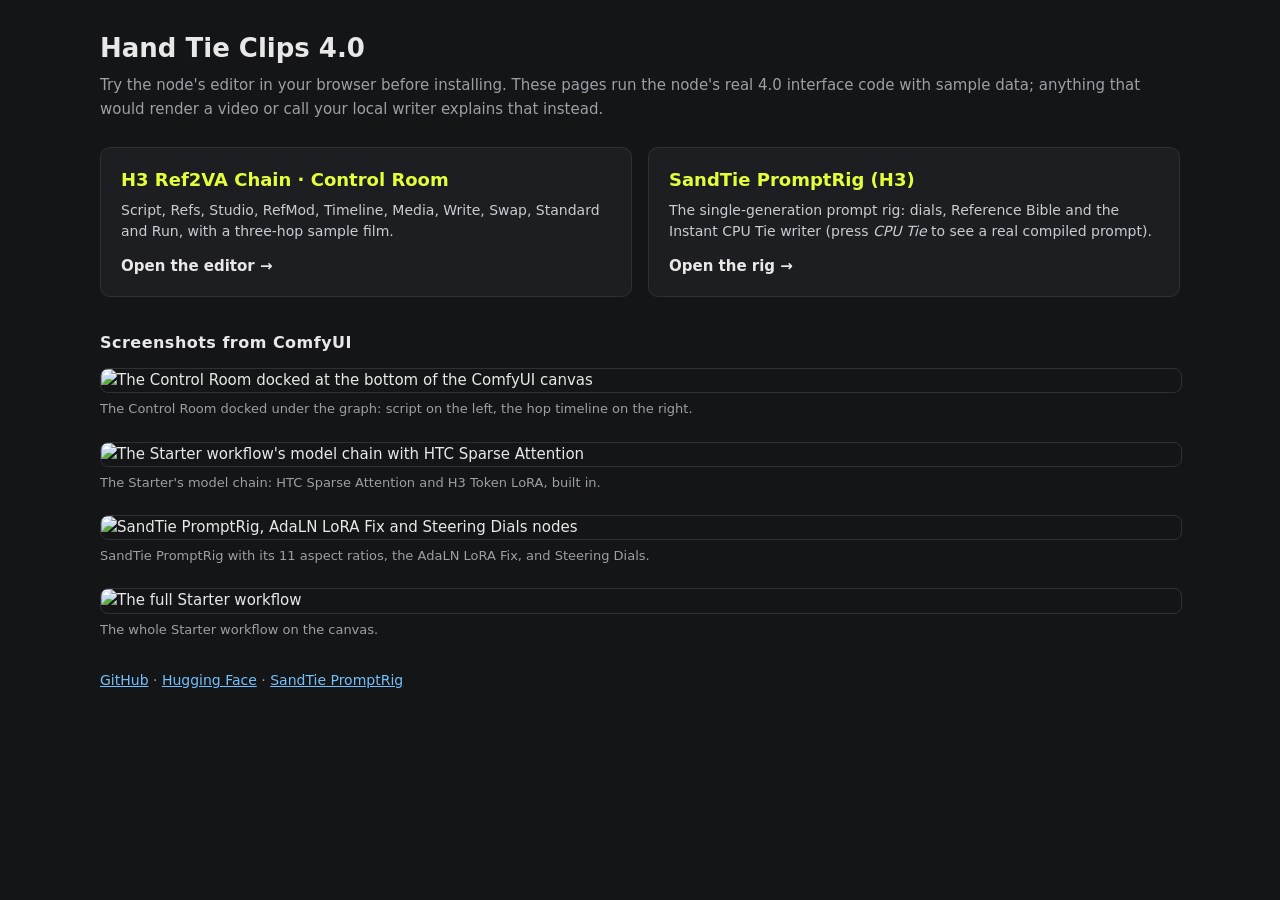
==== commit 5fae4008: "docs: demo screenshots with a cache-busting query" ====
--- a/docs/demo.html
+++ b/docs/demo.html
@@ -32,13 +32,13 @@
   </a>
 </div>
 <h3>Screenshots from ComfyUI</h3>
-<figure><img loading="lazy" src="https://media.githubusercontent.com/media/sandpies/ComfyUI-Hand-Tie-Clips/main/docs/img/v4-control-room-dock.png" alt="The Control Room docked at the bottom of the ComfyUI canvas">
+<figure><img loading="lazy" src="https://media.githubusercontent.com/media/sandpies/ComfyUI-Hand-Tie-Clips/main/docs/img/v4-control-room-dock.png?v=4.0" alt="The Control Room docked at the bottom of the ComfyUI canvas">
 <figcaption>The Control Room docked under the graph: script on the left, the hop timeline on the right.</figcaption></figure>
-<figure><img loading="lazy" src="https://media.githubusercontent.com/media/sandpies/ComfyUI-Hand-Tie-Clips/main/docs/img/v4-starter-stack.png" alt="The Starter workflow's model chain with HTC Sparse Attention">
+<figure><img loading="lazy" src="https://media.githubusercontent.com/media/sandpies/ComfyUI-Hand-Tie-Clips/main/docs/img/v4-starter-stack.png?v=4.0" alt="The Starter workflow's model chain with HTC Sparse Attention">
 <figcaption>The Starter's model chain: HTC Sparse Attention and H3 Token LoRA, built in.</figcaption></figure>
-<figure><img loading="lazy" src="https://media.githubusercontent.com/media/sandpies/ComfyUI-Hand-Tie-Clips/main/docs/img/v4-sandtie-steering-nodes.png" alt="SandTie PromptRig, AdaLN LoRA Fix and Steering Dials nodes">
+<figure><img loading="lazy" src="https://media.githubusercontent.com/media/sandpies/ComfyUI-Hand-Tie-Clips/main/docs/img/v4-sandtie-steering-nodes.png?v=4.0" alt="SandTie PromptRig, AdaLN LoRA Fix and Steering Dials nodes">
 <figcaption>SandTie PromptRig with its 11 aspect ratios, the AdaLN LoRA Fix, and Steering Dials.</figcaption></figure>
-<figure><img loading="lazy" src="https://media.githubusercontent.com/media/sandpies/ComfyUI-Hand-Tie-Clips/main/docs/img/v4-starter-graph.png" alt="The full Starter workflow">
+<figure><img loading="lazy" src="https://media.githubusercontent.com/media/sandpies/ComfyUI-Hand-Tie-Clips/main/docs/img/v4-starter-graph.png?v=4.0" alt="The full Starter workflow">
 <figcaption>The whole Starter workflow on the canvas.</figcaption></figure>
 <p class="links"><a href="https://github.com/sandpies/ComfyUI-Hand-Tie-Clips">GitHub</a> · <a href="https://huggingface.co/sandpies/ComfyUI-Hand-Tie-Clips">Hugging Face</a> · <a href="https://github.com/sandpies/ComfyUI-SandTie-PromptRig">SandTie PromptRig</a></p>
 </div></body></html>
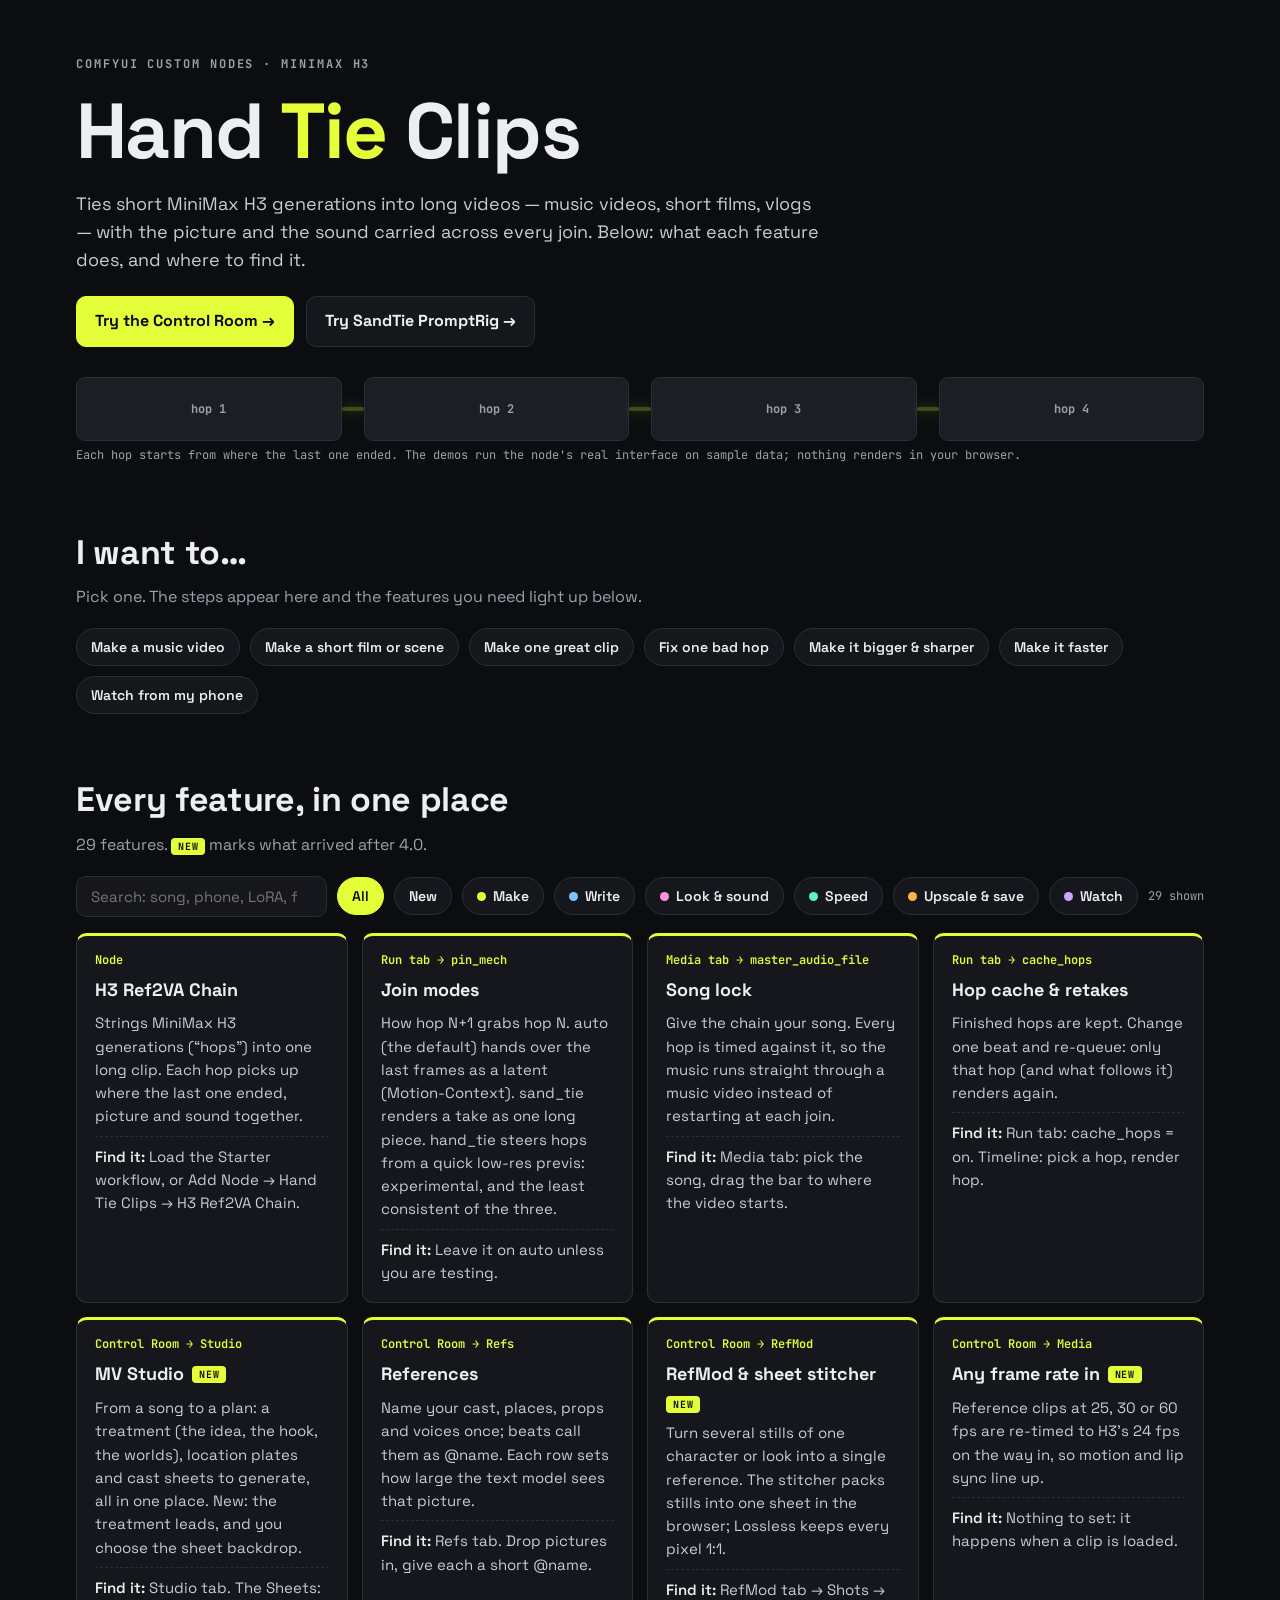
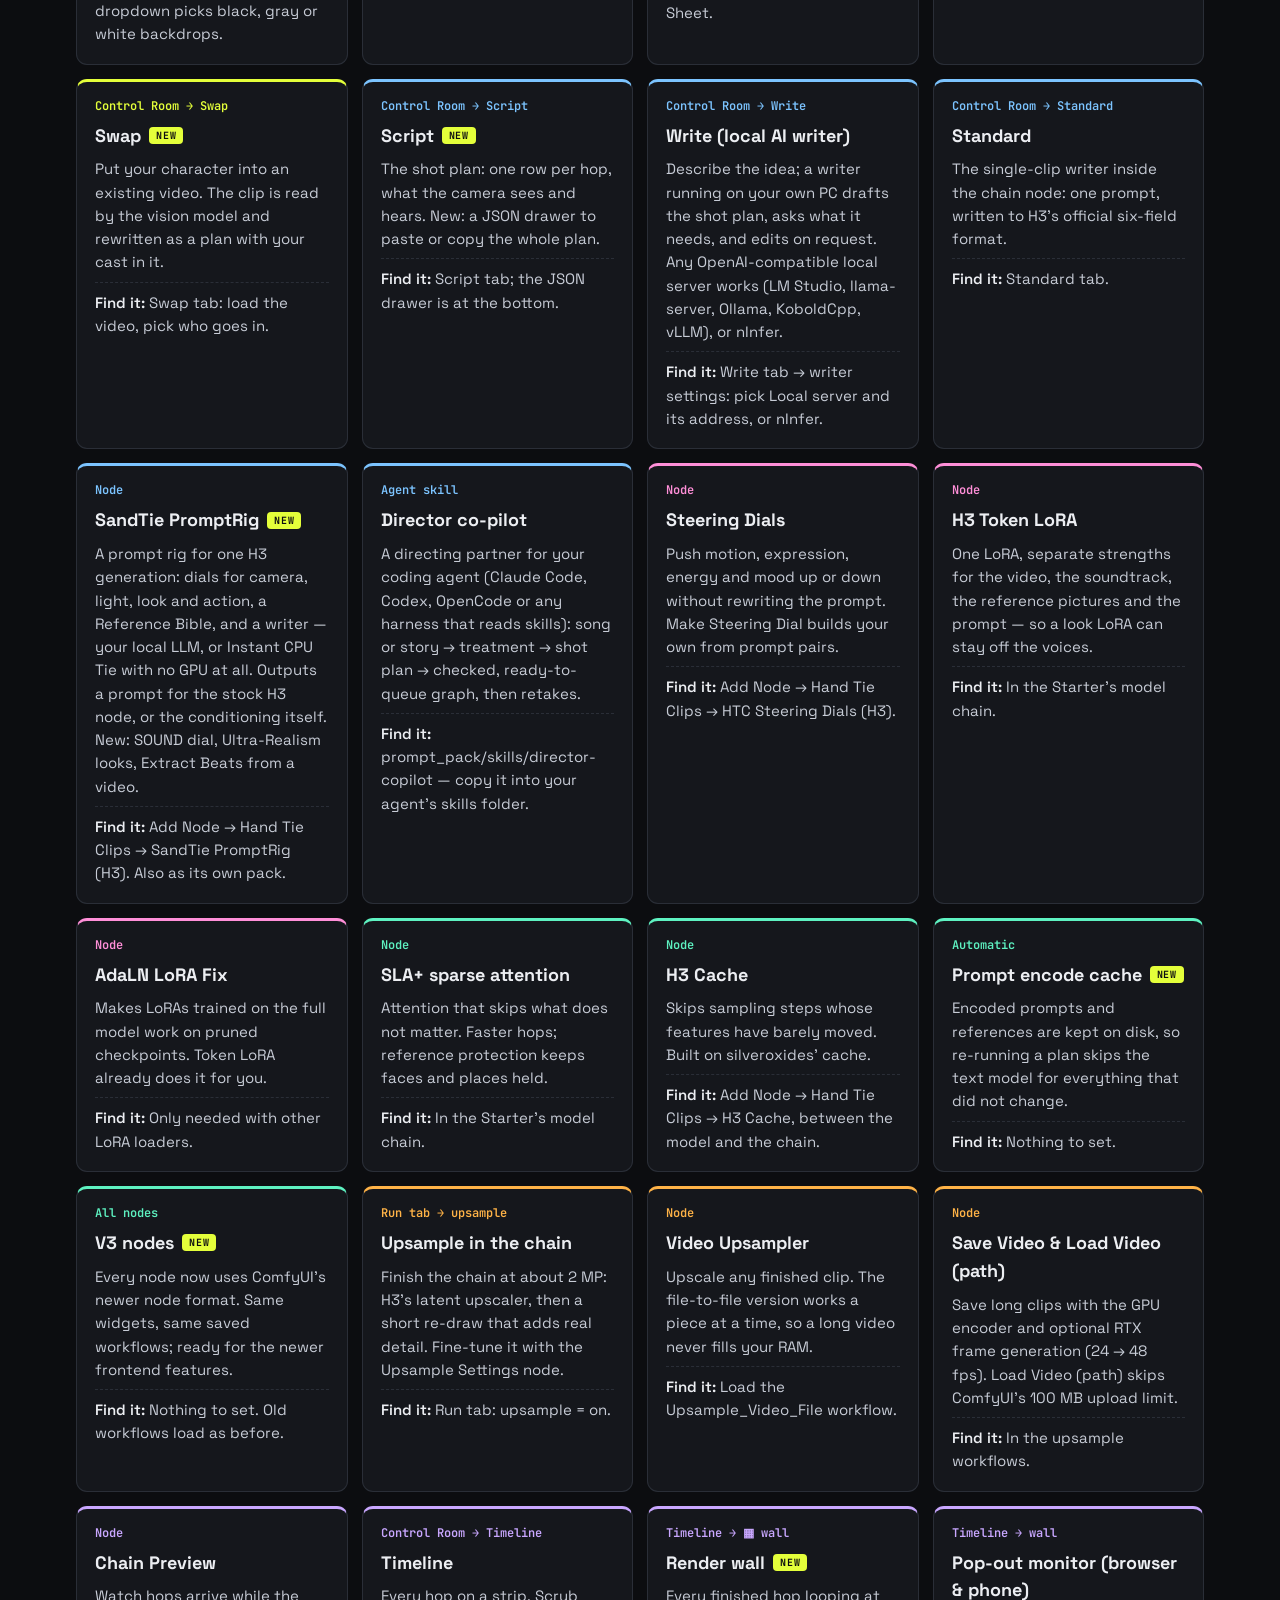
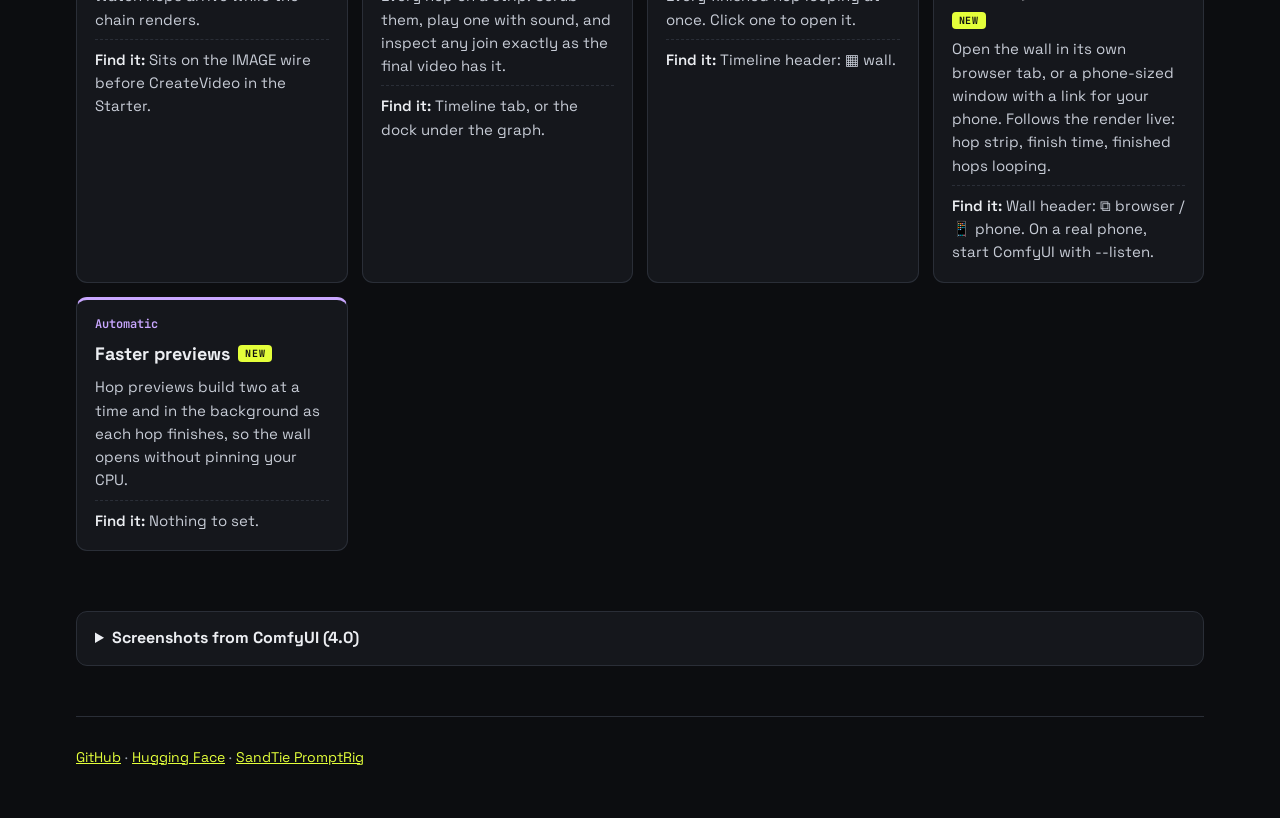
==== commit 1d7083de: "fix(all): hotfix 6 - V3 nodes, wall pop-out + fast previews, local-server writer, blush/finger/ancho" ====
--- a/docs/demo.html
+++ b/docs/demo.html
@@ -1,44 +1,195 @@
 <!doctype html>
-<html lang="en"><head><meta charset="utf-8"><meta name="viewport" content="width=device-width,initial-scale=1">
-<title>Hand Tie Clips 4.0 · Interactive Demo</title><link rel="icon" href="data:,">
+<html lang="en"><head><meta charset="utf-8">
+<meta name="viewport" content="width=device-width,initial-scale=1">
+<title>Hand Tie Clips Demo</title>
+<meta name="description" content="What every Hand Tie Clips feature does and where it lives, with the real editor to try in your browser.">
+<link rel="icon" href="data:,">
+<link rel="stylesheet" href="https://fonts.googleapis.com/css2?family=Space+Grotesk:wght@400;600;700&family=JetBrains+Mono:wght@500;700&display=swap">
 <style>
-:root{color-scheme:dark}
-body{margin:0;background:#141517;color:#e8e8e8;font:15px/1.55 system-ui,sans-serif}
-.wrap{max-width:1080px;margin:0 auto;padding:28px 18px 60px}
-h1{font-size:26px;margin:0 0 6px} p.sub{color:#9aa0a6;margin:0 0 26px}
-a{color:#74c0fc}
-.cards{display:grid;grid-template-columns:repeat(auto-fit,minmax(300px,1fr));gap:16px;margin-bottom:34px}
-.card{display:block;background:#1d1e22;border:1px solid #2e3036;border-radius:10px;padding:18px 20px;text-decoration:none;color:inherit;transition:border-color .15s}
-.card:hover{border-color:#e4ff3a}
-.card h2{margin:0 0 6px;font-size:18px;color:#e4ff3a} .card p{margin:0;color:#c9ccd1;font-size:14px}
-.card .go{display:inline-block;margin-top:12px;font-weight:600;color:#e8e8e8}
-h3{font-size:16px;margin:30px 0 12px;letter-spacing:.03em}
-figure{margin:0 0 22px} figure img{width:100%;border-radius:8px;border:1px solid #2e3036;display:block}
-figcaption{color:#9aa0a6;font-size:13px;margin-top:6px}
-.links{margin-top:30px;color:#9aa0a6;font-size:14px}
-</style></head><body><div class="wrap">
-<h1>Hand Tie Clips 4.0</h1>
-<p class="sub">Try the node's editor in your browser before installing. These pages run the node's real 4.0 interface code with sample data; anything that would render a video or call your local writer explains that instead.</p>
-<div class="cards">
-  <a class="card" href="live/index.html">
-    <h2>H3 Ref2VA Chain · Control Room</h2>
-    <p>Script, Refs, Studio, RefMod, Timeline, Media, Write, Swap, Standard and Run, with a three-hop sample film.</p>
-    <span class="go">Open the editor →</span>
-  </a>
-  <a class="card" href="live/sandtie.html">
-    <h2>SandTie PromptRig (H3)</h2>
-    <p>The single-generation prompt rig: dials, Reference Bible and the Instant CPU Tie writer (press <em>CPU Tie</em> to see a real compiled prompt).</p>
-    <span class="go">Open the rig →</span>
-  </a>
-</div>
-<h3>Screenshots from ComfyUI</h3>
-<figure><img loading="lazy" src="https://media.githubusercontent.com/media/sandpies/ComfyUI-Hand-Tie-Clips/main/docs/img/v4-control-room-dock.png?v=4.0" alt="The Control Room docked at the bottom of the ComfyUI canvas">
-<figcaption>The Control Room docked under the graph: script on the left, the hop timeline on the right.</figcaption></figure>
-<figure><img loading="lazy" src="https://media.githubusercontent.com/media/sandpies/ComfyUI-Hand-Tie-Clips/main/docs/img/v4-starter-stack.png?v=4.0" alt="The Starter workflow's model chain with HTC Sparse Attention">
-<figcaption>The Starter's model chain: HTC Sparse Attention and H3 Token LoRA, built in.</figcaption></figure>
-<figure><img loading="lazy" src="https://media.githubusercontent.com/media/sandpies/ComfyUI-Hand-Tie-Clips/main/docs/img/v4-sandtie-steering-nodes.png?v=4.0" alt="SandTie PromptRig, AdaLN LoRA Fix and Steering Dials nodes">
-<figcaption>SandTie PromptRig with its 11 aspect ratios, the AdaLN LoRA Fix, and Steering Dials.</figcaption></figure>
-<figure><img loading="lazy" src="https://media.githubusercontent.com/media/sandpies/ComfyUI-Hand-Tie-Clips/main/docs/img/v4-starter-graph.png?v=4.0" alt="The full Starter workflow">
-<figcaption>The whole Starter workflow on the canvas.</figcaption></figure>
-<p class="links"><a href="https://github.com/sandpies/ComfyUI-Hand-Tie-Clips">GitHub</a> · <a href="https://huggingface.co/sandpies/ComfyUI-Hand-Tie-Clips">Hugging Face</a> · <a href="https://github.com/sandpies/ComfyUI-SandTie-PromptRig">SandTie PromptRig</a></p>
-</div></body></html>
+:root{
+  --bg:#0c0d10; --panel:#15171c; --panel2:#1b1e25; --line:#2a2e37; --fg:#eceef2; --muted:#9aa1ad;
+  --accent:#e4ff3a; --ink:#0c0d10;
+  --sans:"Space Grotesk",system-ui,-apple-system,"Segoe UI",sans-serif; --mono:"JetBrains Mono",ui-monospace,Consolas,monospace;
+  color-scheme:dark;
+}
+*{box-sizing:border-box}
+body{margin:0;background:var(--bg);color:var(--fg);font:16px/1.55 var(--sans)}
+a{color:var(--accent)}
+.wrap{max-width:1160px;margin:0 auto;padding:0 16px}
+/* hero */
+.hero{padding:56px 0 34px;display:grid;gap:22px}
+.eyebrow{font:700 12px var(--mono);letter-spacing:.16em;text-transform:uppercase;color:var(--muted);margin:0}
+h1{font-size:clamp(40px,7vw,78px);line-height:.95;margin:0;letter-spacing:-.02em;text-wrap:balance}
+h1 span{color:var(--accent)}
+.lede{max-width:62ch;color:#c7ccd6;font-size:18px;margin:0}
+.cta{display:flex;flex-wrap:wrap;gap:12px}
+.btn{display:inline-flex;align-items:center;gap:8px;padding:12px 18px;border-radius:10px;font-weight:700;text-decoration:none;
+  border:1px solid var(--line);color:var(--fg);background:var(--panel)}
+.btn.main{background:var(--accent);color:var(--ink);border-color:var(--accent)}
+.btn:hover{border-color:var(--accent)}
+.btn:focus-visible,.chip:focus-visible,.card:focus-visible,input:focus-visible{outline:2px solid var(--accent);outline-offset:2px}
+/* the chain animation */
+.chain{display:flex;align-items:center;gap:0;margin-top:8px;overflow:hidden}
+.hop{flex:1 1 0;min-width:0;height:64px;border-radius:9px;background:var(--panel2);border:1px solid var(--line);position:relative;overflow:hidden;
+  display:grid;place-items:center;font:700 12px var(--mono);color:var(--muted)}
+.hop::before{content:"";position:absolute;inset:0;background:linear-gradient(90deg,transparent,rgba(228,255,58,.22),transparent);
+  transform:translateX(-100%);animation:sweep 5s ease-in-out infinite;animation-delay:calc(var(--i)*.9s)}
+.knot{width:22px;height:4px;background:var(--accent);flex:none;border-radius:2px;box-shadow:0 0 12px var(--accent);opacity:.25;
+  animation:tie 5s ease-in-out infinite;animation-delay:calc(var(--i)*.9s + .55s)}
+@keyframes sweep{0%,10%{transform:translateX(-100%)}35%,100%{transform:translateX(100%)}}
+@keyframes tie{0%,8%{opacity:.25}14%,24%{opacity:1}40%,100%{opacity:.25}}
+@media (prefers-reduced-motion:reduce){.hop::before,.knot{animation:none}.knot{opacity:1}}
+.chainnote{font:12px var(--mono);color:var(--muted);margin:6px 0 0}
+/* sections */
+section{padding:30px 0}
+h2{font-size:clamp(24px,3.4vw,34px);margin:0 0 6px;letter-spacing:-.01em}
+.sub{color:var(--muted);margin:0 0 18px;max-width:70ch}
+/* recipes */
+.recipes{display:flex;flex-wrap:wrap;gap:10px}
+.chip{font:600 14px var(--sans);padding:9px 14px;border-radius:999px;border:1px solid var(--line);background:var(--panel);color:var(--fg);cursor:pointer}
+.chip[aria-pressed="true"]{background:var(--accent);color:var(--ink);border-color:var(--accent)}
+.recipe{margin-top:16px;background:var(--panel);border:1px solid var(--line);border-left:4px solid var(--accent);border-radius:10px;padding:16px 20px}
+.recipe[hidden]{display:none}
+.recipe ol{margin:0;padding-left:22px;display:grid;gap:6px}
+/* feature map */
+.tools{display:flex;flex-wrap:wrap;gap:10px;align-items:center;margin-bottom:16px}
+.tools input{flex:1 1 220px;min-width:0;padding:10px 14px;border-radius:10px;border:1px solid var(--line);background:var(--panel);color:var(--fg);font:15px var(--sans)}
+.chip .dot{display:inline-block;width:9px;height:9px;border-radius:50%;background:var(--c);margin-right:7px;vertical-align:0}
+.count{font:12px var(--mono);color:var(--muted)}
+.grid{display:grid;grid-template-columns:repeat(auto-fill,minmax(270px,1fr));gap:14px}
+.card{background:var(--panel);border:1px solid var(--line);border-top:3px solid var(--c);border-radius:11px;padding:16px 18px 18px;display:flex;flex-direction:column;gap:8px;min-width:0}
+.card.lit{border-color:var(--accent);box-shadow:0 0 0 1px var(--accent)}
+.card[hidden]{display:none}
+.card h3{margin:0;font-size:18px;display:flex;align-items:center;gap:8px;flex-wrap:wrap}
+.new{font:700 10px var(--mono);letter-spacing:.08em;background:var(--accent);color:var(--ink);padding:2px 7px;border-radius:4px}
+.where{font:600 12px var(--mono);color:var(--c)}
+.card p{margin:0;color:#c7ccd6;font-size:15px}
+.find{font-size:13px;color:var(--muted);border-top:1px dashed var(--line);padding-top:8px;margin-top:auto}
+.find b{color:var(--fg);font-weight:600}
+.empty{color:var(--muted)}
+/* shots */
+details{background:var(--panel);border:1px solid var(--line);border-radius:11px;padding:14px 18px}
+summary{cursor:pointer;font-weight:700}
+.shots{display:grid;grid-template-columns:repeat(auto-fit,minmax(min(100%,420px),1fr));gap:16px;margin-top:14px}
+figure{margin:0} figure img{width:100%;height:auto;border-radius:8px;border:1px solid var(--line);display:block}
+figcaption{color:var(--muted);font-size:13px;margin-top:6px}
+footer{padding:30px 0 50px;color:var(--muted);font-size:14px;border-top:1px solid var(--line);margin-top:20px}
+</style></head><body>
+<main class="wrap">
+  <header class="hero">
+    <p class="eyebrow">ComfyUI custom nodes · MiniMax H3</p>
+    <h1>Hand <span>Tie</span> Clips</h1>
+    <p class="lede">Ties short MiniMax H3 generations into long videos — music videos, short films, vlogs — with the picture
+      and the sound carried across every join. Below: what each feature does, and where to find it.</p>
+    <div class="cta">
+      <a class="btn main" href="live/index.html">Try the Control Room →</a>
+      <a class="btn" href="live/sandtie.html">Try SandTie PromptRig →</a>
+    </div>
+    <div>
+      <div class="chain" aria-hidden="true">
+        <div class="hop" style="--i:0">hop 1</div><div class="knot" style="--i:0"></div>
+        <div class="hop" style="--i:1">hop 2</div><div class="knot" style="--i:1"></div>
+        <div class="hop" style="--i:2">hop 3</div><div class="knot" style="--i:2"></div>
+        <div class="hop" style="--i:3">hop 4</div>
+      </div>
+      <p class="chainnote">Each hop starts from where the last one ended. The demos run the node's real interface on sample data; nothing renders in your browser.</p>
+    </div>
+  </header>
+
+  <section aria-labelledby="want">
+    <h2 id="want">I want to…</h2>
+    <p class="sub">Pick one. The steps appear here and the features you need light up below.</p>
+    <div class="recipes" id="recipes"><button class="chip" type="button" data-r="mv" aria-pressed="false">Make a music video</button><button class="chip" type="button" data-r="film" aria-pressed="false">Make a short film or scene</button><button class="chip" type="button" data-r="one" aria-pressed="false">Make one great clip</button><button class="chip" type="button" data-r="fix" aria-pressed="false">Fix one bad hop</button><button class="chip" type="button" data-r="big" aria-pressed="false">Make it bigger &amp; sharper</button><button class="chip" type="button" data-r="fast" aria-pressed="false">Make it faster</button><button class="chip" type="button" data-r="watch" aria-pressed="false">Watch from my phone</button></div>
+    <div class="recipe" data-r="mv" hidden><ol><li>Studio: drop the song in, get a treatment, plates and cast sheets.</li><li>Refs: add the sheets and plates you generated.</li><li>Write (or Script): one hop per section of the song.</li><li>Run: join mode auto, song lock on. Queue.</li><li>Watch the wall; retake any hop that misses.</li></ol></div><div class="recipe" data-r="film" hidden><ol><li>Refs: your cast and the places they stand in.</li><li>Write: describe the scene; the writer drafts the shots.</li><li>Script: read every beat, fix what you would not shoot.</li><li>Run, then check each join on the Timeline.</li></ol></div><div class="recipe" data-r="one" hidden><ol><li>SandTie PromptRig: pick your dials and write the prompt.</li><li>Prompt Only → wire the prompt into the stock H3 node.</li><li>Steering Dials if the motion or mood needs a nudge.</li></ol></div><div class="recipe" data-r="fix" hidden><ol><li>Timeline: find the hop.</li><li>Script: rewrite that beat.</li><li>render hop: only that hop re-renders; the rest come from the cache.</li></ol></div><div class="recipe" data-r="big" hidden><ol><li>Short chain: upsample = on in the Run tab.</li><li>Long video: the Video Upsampler (file to file) workflow.</li><li>Save Video with frame gen for 48 fps.</li></ol></div><div class="recipe" data-r="fast" hidden><ol><li>Turbo LoRA at 8 steps (the target regime).</li><li>SLA+ and H3 Cache in the model chain.</li><li>Re-runs reuse cached hops and encoded prompts.</li></ol></div><div class="recipe" data-r="watch" hidden><ol><li>Start ComfyUI with --listen.</li><li>Timeline → ▦ wall → 📱 phone: the link is copied.</li><li>Open it on the phone (same Wi-Fi or Tailscale; never port-forward).</li></ol></div>
+  </section>
+
+  <section aria-labelledby="map">
+    <h2 id="map">Every feature, in one place</h2>
+    <p class="sub">29 features. <span class="new">NEW</span> marks what arrived after 4.0.</p>
+    <div class="tools">
+      <input id="q" type="search" placeholder="Search: song, phone, LoRA, faster…" aria-label="Search features">
+      <button class="chip" type="button" data-area="all" aria-pressed="true">All</button>
+      <button class="chip" type="button" data-area="new" aria-pressed="false">New</button>
+      <button class="chip" type="button" data-area="make" aria-pressed="false" style="--c:#e4ff3a"><span class="dot"></span>Make</button><button class="chip" type="button" data-area="write" aria-pressed="false" style="--c:#7cc4ff"><span class="dot"></span>Write</button><button class="chip" type="button" data-area="look" aria-pressed="false" style="--c:#ff8fd8"><span class="dot"></span>Look &amp; sound</button><button class="chip" type="button" data-area="speed" aria-pressed="false" style="--c:#5ef2c1"><span class="dot"></span>Speed</button><button class="chip" type="button" data-area="upscale" aria-pressed="false" style="--c:#ffb347"><span class="dot"></span>Upscale &amp; save</button><button class="chip" type="button" data-area="watch" aria-pressed="false" style="--c:#c9a7ff"><span class="dot"></span>Watch</button>
+      <span class="count" id="count" aria-live="polite"></span>
+    </div>
+    <div class="grid" id="grid"><article class="card" data-id="chain" style="--c:#e4ff3a"><span class="where">Node</span><h3>H3 Ref2VA Chain</h3><p>Strings MiniMax H3 generations (“hops”) into one long clip. Each hop picks up where the last one ended, picture and sound together.</p><p class="find"><b>Find it:</b> Load the Starter workflow, or Add Node → Hand Tie Clips → H3 Ref2VA Chain.</p></article>
+<article class="card" data-id="joins" style="--c:#e4ff3a"><span class="where">Run tab → pin_mech</span><h3>Join modes</h3><p>How hop N+1 grabs hop N. auto (the default) hands over the last frames as a latent (Motion-Context). sand_tie renders a take as one long piece. hand_tie steers hops from a quick low-res previs: experimental, and the least consistent of the three.</p><p class="find"><b>Find it:</b> Leave it on auto unless you are testing.</p></article>
+<article class="card" data-id="song" style="--c:#e4ff3a"><span class="where">Media tab → master_audio_file</span><h3>Song lock</h3><p>Give the chain your song. Every hop is timed against it, so the music runs straight through a music video instead of restarting at each join.</p><p class="find"><b>Find it:</b> Media tab: pick the song, drag the bar to where the video starts.</p></article>
+<article class="card" data-id="cache" style="--c:#e4ff3a"><span class="where">Run tab → cache_hops</span><h3>Hop cache &amp; retakes</h3><p>Finished hops are kept. Change one beat and re-queue: only that hop (and what follows it) renders again.</p><p class="find"><b>Find it:</b> Run tab: cache_hops = on. Timeline: pick a hop, render hop.</p></article>
+<article class="card" data-id="studio" style="--c:#e4ff3a"><span class="where">Control Room → Studio</span><h3>MV Studio <span class="new">NEW</span></h3><p>From a song to a plan: a treatment (the idea, the hook, the worlds), location plates and cast sheets to generate, all in one place. New: the treatment leads, and you choose the sheet backdrop.</p><p class="find"><b>Find it:</b> Studio tab. The Sheets: dropdown picks black, gray or white backdrops.</p></article>
+<article class="card" data-id="refs" style="--c:#e4ff3a"><span class="where">Control Room → Refs</span><h3>References</h3><p>Name your cast, places, props and voices once; beats call them as @name. Each row sets how large the text model sees that picture.</p><p class="find"><b>Find it:</b> Refs tab. Drop pictures in, give each a short @name.</p></article>
+<article class="card" data-id="refmod" style="--c:#e4ff3a"><span class="where">Control Room → RefMod</span><h3>RefMod &amp; sheet stitcher <span class="new">NEW</span></h3><p>Turn several stills of one character or look into a single reference. The stitcher packs stills into one sheet in the browser; Lossless keeps every pixel 1:1.</p><p class="find"><b>Find it:</b> RefMod tab → Shots → Sheet.</p></article>
+<article class="card" data-id="media" style="--c:#e4ff3a"><span class="where">Control Room → Media</span><h3>Any frame rate in <span class="new">NEW</span></h3><p>Reference clips at 25, 30 or 60 fps are re-timed to H3&#x27;s 24 fps on the way in, so motion and lip sync line up.</p><p class="find"><b>Find it:</b> Nothing to set: it happens when a clip is loaded.</p></article>
+<article class="card" data-id="swap" style="--c:#e4ff3a"><span class="where">Control Room → Swap</span><h3>Swap <span class="new">NEW</span></h3><p>Put your character into an existing video. The clip is read by the vision model and rewritten as a plan with your cast in it.</p><p class="find"><b>Find it:</b> Swap tab: load the video, pick who goes in.</p></article>
+<article class="card" data-id="script" style="--c:#7cc4ff"><span class="where">Control Room → Script</span><h3>Script <span class="new">NEW</span></h3><p>The shot plan: one row per hop, what the camera sees and hears. New: a JSON drawer to paste or copy the whole plan.</p><p class="find"><b>Find it:</b> Script tab; the JSON drawer is at the bottom.</p></article>
+<article class="card" data-id="write" style="--c:#7cc4ff"><span class="where">Control Room → Write</span><h3>Write (local AI writer)</h3><p>Describe the idea; a writer running on your own PC drafts the shot plan, asks what it needs, and edits on request. Any OpenAI-compatible local server works (LM Studio, llama-server, Ollama, KoboldCpp, vLLM), or nInfer.</p><p class="find"><b>Find it:</b> Write tab → writer settings: pick Local server and its address, or nInfer.</p></article>
+<article class="card" data-id="standard" style="--c:#7cc4ff"><span class="where">Control Room → Standard</span><h3>Standard</h3><p>The single-clip writer inside the chain node: one prompt, written to H3&#x27;s official six-field format.</p><p class="find"><b>Find it:</b> Standard tab.</p></article>
+<article class="card" data-id="sandtie" style="--c:#7cc4ff"><span class="where">Node</span><h3>SandTie PromptRig <span class="new">NEW</span></h3><p>A prompt rig for one H3 generation: dials for camera, light, look and action, a Reference Bible, and a writer — your local LLM, or Instant CPU Tie with no GPU at all. Outputs a prompt for the stock H3 node, or the conditioning itself. New: SOUND dial, Ultra-Realism looks, Extract Beats from a video.</p><p class="find"><b>Find it:</b> Add Node → Hand Tie Clips → SandTie PromptRig (H3). Also as its own pack.</p></article>
+<article class="card" data-id="copilot" style="--c:#7cc4ff"><span class="where">Agent skill</span><h3>Director co-pilot</h3><p>A directing partner for your coding agent (Claude Code, Codex, OpenCode or any harness that reads skills): song or story → treatment → shot plan → checked, ready-to-queue graph, then retakes.</p><p class="find"><b>Find it:</b> prompt_pack/skills/director-copilot — copy it into your agent&#x27;s skills folder.</p></article>
+<article class="card" data-id="dials" style="--c:#ff8fd8"><span class="where">Node</span><h3>Steering Dials</h3><p>Push motion, expression, energy and mood up or down without rewriting the prompt. Make Steering Dial builds your own from prompt pairs.</p><p class="find"><b>Find it:</b> Add Node → Hand Tie Clips → HTC Steering Dials (H3).</p></article>
+<article class="card" data-id="tokenlora" style="--c:#ff8fd8"><span class="where">Node</span><h3>H3 Token LoRA</h3><p>One LoRA, separate strengths for the video, the soundtrack, the reference pictures and the prompt — so a look LoRA can stay off the voices.</p><p class="find"><b>Find it:</b> In the Starter&#x27;s model chain.</p></article>
+<article class="card" data-id="adaln" style="--c:#ff8fd8"><span class="where">Node</span><h3>AdaLN LoRA Fix</h3><p>Makes LoRAs trained on the full model work on pruned checkpoints. Token LoRA already does it for you.</p><p class="find"><b>Find it:</b> Only needed with other LoRA loaders.</p></article>
+<article class="card" data-id="sla" style="--c:#5ef2c1"><span class="where">Node</span><h3>SLA+ sparse attention</h3><p>Attention that skips what does not matter. Faster hops; reference protection keeps faces and places held.</p><p class="find"><b>Find it:</b> In the Starter&#x27;s model chain.</p></article>
+<article class="card" data-id="h3cache" style="--c:#5ef2c1"><span class="where">Node</span><h3>H3 Cache</h3><p>Skips sampling steps whose features have barely moved. Built on silveroxides&#x27; cache.</p><p class="find"><b>Find it:</b> Add Node → Hand Tie Clips → H3 Cache, between the model and the chain.</p></article>
+<article class="card" data-id="condcache" style="--c:#5ef2c1"><span class="where">Automatic</span><h3>Prompt encode cache <span class="new">NEW</span></h3><p>Encoded prompts and references are kept on disk, so re-running a plan skips the text model for everything that did not change.</p><p class="find"><b>Find it:</b> Nothing to set.</p></article>
+<article class="card" data-id="v3" style="--c:#5ef2c1"><span class="where">All nodes</span><h3>V3 nodes <span class="new">NEW</span></h3><p>Every node now uses ComfyUI&#x27;s newer node format. Same widgets, same saved workflows; ready for the newer frontend features.</p><p class="find"><b>Find it:</b> Nothing to set. Old workflows load as before.</p></article>
+<article class="card" data-id="upsample" style="--c:#ffb347"><span class="where">Run tab → upsample</span><h3>Upsample in the chain</h3><p>Finish the chain at about 2 MP: H3&#x27;s latent upscaler, then a short re-draw that adds real detail. Fine-tune it with the Upsample Settings node.</p><p class="find"><b>Find it:</b> Run tab: upsample = on.</p></article>
+<article class="card" data-id="vup" style="--c:#ffb347"><span class="where">Node</span><h3>Video Upsampler</h3><p>Upscale any finished clip. The file-to-file version works a piece at a time, so a long video never fills your RAM.</p><p class="find"><b>Find it:</b> Load the Upsample_Video_File workflow.</p></article>
+<article class="card" data-id="save" style="--c:#ffb347"><span class="where">Node</span><h3>Save Video &amp; Load Video (path)</h3><p>Save long clips with the GPU encoder and optional RTX frame generation (24 → 48 fps). Load Video (path) skips ComfyUI&#x27;s 100 MB upload limit.</p><p class="find"><b>Find it:</b> In the upsample workflows.</p></article>
+<article class="card" data-id="preview" style="--c:#c9a7ff"><span class="where">Node</span><h3>Chain Preview</h3><p>Watch hops arrive while the chain renders.</p><p class="find"><b>Find it:</b> Sits on the IMAGE wire before CreateVideo in the Starter.</p></article>
+<article class="card" data-id="timeline" style="--c:#c9a7ff"><span class="where">Control Room → Timeline</span><h3>Timeline</h3><p>Every hop on a strip. Scrub them, play one with sound, and inspect any join exactly as the final video has it.</p><p class="find"><b>Find it:</b> Timeline tab, or the dock under the graph.</p></article>
+<article class="card" data-id="wall" style="--c:#c9a7ff"><span class="where">Timeline → ▦ wall</span><h3>Render wall <span class="new">NEW</span></h3><p>Every finished hop looping at once. Click one to open it.</p><p class="find"><b>Find it:</b> Timeline header: ▦ wall.</p></article>
+<article class="card" data-id="popout" style="--c:#c9a7ff"><span class="where">Timeline → wall</span><h3>Pop-out monitor (browser &amp; phone) <span class="new">NEW</span></h3><p>Open the wall in its own browser tab, or a phone-sized window with a link for your phone. Follows the render live: hop strip, finish time, finished hops looping.</p><p class="find"><b>Find it:</b> Wall header: ⧉ browser / 📱 phone. On a real phone, start ComfyUI with --listen.</p></article>
+<article class="card" data-id="fastpv" style="--c:#c9a7ff"><span class="where">Automatic</span><h3>Faster previews <span class="new">NEW</span></h3><p>Hop previews build two at a time and in the background as each hop finishes, so the wall opens without pinning your CPU.</p><p class="find"><b>Find it:</b> Nothing to set.</p></article></div>
+    <p class="empty" id="empty" hidden>Nothing matches. Try a shorter word.</p>
+  </section>
+
+  <section aria-labelledby="shotsh">
+    <details>
+      <summary id="shotsh">Screenshots from ComfyUI (4.0)</summary>
+      <div class="shots"><figure><img loading="lazy" src="https://media.githubusercontent.com/media/sandpies/ComfyUI-Hand-Tie-Clips/main/docs/img/v4-control-room-dock.png?v=4.0" alt="The Control Room docked under the graph: script on the left, the hop timeline on the right."><figcaption>The Control Room docked under the graph: script on the left, the hop timeline on the right.</figcaption></figure><figure><img loading="lazy" src="https://media.githubusercontent.com/media/sandpies/ComfyUI-Hand-Tie-Clips/main/docs/img/v4-starter-stack.png?v=4.0" alt="The Starter&#x27;s model chain: HTC Sparse Attention and H3 Token LoRA, built in."><figcaption>The Starter&#x27;s model chain: HTC Sparse Attention and H3 Token LoRA, built in.</figcaption></figure><figure><img loading="lazy" src="https://media.githubusercontent.com/media/sandpies/ComfyUI-Hand-Tie-Clips/main/docs/img/v4-sandtie-steering-nodes.png?v=4.0" alt="SandTie PromptRig, the AdaLN LoRA Fix, and Steering Dials."><figcaption>SandTie PromptRig, the AdaLN LoRA Fix, and Steering Dials.</figcaption></figure><figure><img loading="lazy" src="https://media.githubusercontent.com/media/sandpies/ComfyUI-Hand-Tie-Clips/main/docs/img/v4-starter-graph.png?v=4.0" alt="The whole Starter workflow on the canvas."><figcaption>The whole Starter workflow on the canvas.</figcaption></figure></div>
+    </details>
+  </section>
+
+  <footer>
+    <a href="https://github.com/sandpies/ComfyUI-Hand-Tie-Clips">GitHub</a> ·
+    <a href="https://huggingface.co/sandpies/ComfyUI-Hand-Tie-Clips">Hugging Face</a> ·
+    <a href="https://github.com/sandpies/ComfyUI-SandTie-PromptRig">SandTie PromptRig</a>
+  </footer>
+</main>
+<script>
+const FEATS = {"chain": {"title": "H3 Ref2VA Chain", "where": "Node", "what": "Strings MiniMax H3 generations (“hops”) into one long clip. Each hop picks up where the last one ended, picture and sound together.", "find": "Load the Starter workflow, or Add Node → Hand Tie Clips → H3 Ref2VA Chain.", "area": "make", "new": false}, "joins": {"title": "Join modes", "where": "Run tab → pin_mech", "what": "How hop N+1 grabs hop N. auto (the default) hands over the last frames as a latent (Motion-Context). sand_tie renders a take as one long piece. hand_tie steers hops from a quick low-res previs: experimental, and the least consistent of the three.", "find": "Leave it on auto unless you are testing.", "area": "make", "new": false}, "song": {"title": "Song lock", "where": "Media tab → master_audio_file", "what": "Give the chain your song. Every hop is timed against it, so the music runs straight through a music video instead of restarting at each join.", "find": "Media tab: pick the song, drag the bar to where the video starts.", "area": "make", "new": false}, "cache": {"title": "Hop cache & retakes", "where": "Run tab → cache_hops", "what": "Finished hops are kept. Change one beat and re-queue: only that hop (and what follows it) renders again.", "find": "Run tab: cache_hops = on. Timeline: pick a hop, render hop.", "area": "make", "new": false}, "studio": {"title": "MV Studio", "where": "Control Room → Studio", "what": "From a song to a plan: a treatment (the idea, the hook, the worlds), location plates and cast sheets to generate, all in one place. New: the treatment leads, and you choose the sheet backdrop.", "find": "Studio tab. The Sheets: dropdown picks black, gray or white backdrops.", "area": "make", "new": true}, "refs": {"title": "References", "where": "Control Room → Refs", "what": "Name your cast, places, props and voices once; beats call them as @name. Each row sets how large the text model sees that picture.", "find": "Refs tab. Drop pictures in, give each a short @name.", "area": "make", "new": false}, "refmod": {"title": "RefMod & sheet stitcher", "where": "Control Room → RefMod", "what": "Turn several stills of one character or look into a single reference. The stitcher packs stills into one sheet in the browser; Lossless keeps every pixel 1:1.", "find": "RefMod tab → Shots → Sheet.", "area": "make", "new": true}, "media": {"title": "Any frame rate in", "where": "Control Room → Media", "what": "Reference clips at 25, 30 or 60 fps are re-timed to H3's 24 fps on the way in, so motion and lip sync line up.", "find": "Nothing to set: it happens when a clip is loaded.", "area": "make", "new": true}, "swap": {"title": "Swap", "where": "Control Room → Swap", "what": "Put your character into an existing video. The clip is read by the vision model and rewritten as a plan with your cast in it.", "find": "Swap tab: load the video, pick who goes in.", "area": "make", "new": true}, "script": {"title": "Script", "where": "Control Room → Script", "what": "The shot plan: one row per hop, what the camera sees and hears. New: a JSON drawer to paste or copy the whole plan.", "find": "Script tab; the JSON drawer is at the bottom.", "area": "write", "new": true}, "write": {"title": "Write (local AI writer)", "where": "Control Room → Write", "what": "Describe the idea; a writer running on your own PC drafts the shot plan, asks what it needs, and edits on request. Any OpenAI-compatible local server works (LM Studio, llama-server, Ollama, KoboldCpp, vLLM), or nInfer.", "find": "Write tab → writer settings: pick Local server and its address, or nInfer.", "area": "write", "new": false}, "standard": {"title": "Standard", "where": "Control Room → Standard", "what": "The single-clip writer inside the chain node: one prompt, written to H3's official six-field format.", "find": "Standard tab.", "area": "write", "new": false}, "sandtie": {"title": "SandTie PromptRig", "where": "Node", "what": "A prompt rig for one H3 generation: dials for camera, light, look and action, a Reference Bible, and a writer — your local LLM, or Instant CPU Tie with no GPU at all. Outputs a prompt for the stock H3 node, or the conditioning itself. New: SOUND dial, Ultra-Realism looks, Extract Beats from a video.", "find": "Add Node → Hand Tie Clips → SandTie PromptRig (H3). Also as its own pack.", "area": "write", "new": true}, "copilot": {"title": "Director co-pilot", "where": "Agent skill", "what": "A directing partner for your coding agent (Claude Code, Codex, OpenCode or any harness that reads skills): song or story → treatment → shot plan → checked, ready-to-queue graph, then retakes.", "find": "prompt_pack/skills/director-copilot — copy it into your agent's skills folder.", "area": "write", "new": false}, "dials": {"title": "Steering Dials", "where": "Node", "what": "Push motion, expression, energy and mood up or down without rewriting the prompt. Make Steering Dial builds your own from prompt pairs.", "find": "Add Node → Hand Tie Clips → HTC Steering Dials (H3).", "area": "look", "new": false}, "tokenlora": {"title": "H3 Token LoRA", "where": "Node", "what": "One LoRA, separate strengths for the video, the soundtrack, the reference pictures and the prompt — so a look LoRA can stay off the voices.", "find": "In the Starter's model chain.", "area": "look", "new": false}, "adaln": {"title": "AdaLN LoRA Fix", "where": "Node", "what": "Makes LoRAs trained on the full model work on pruned checkpoints. Token LoRA already does it for you.", "find": "Only needed with other LoRA loaders.", "area": "look", "new": false}, "sla": {"title": "SLA+ sparse attention", "where": "Node", "what": "Attention that skips what does not matter. Faster hops; reference protection keeps faces and places held.", "find": "In the Starter's model chain.", "area": "speed", "new": false}, "h3cache": {"title": "H3 Cache", "where": "Node", "what": "Skips sampling steps whose features have barely moved. Built on silveroxides' cache.", "find": "Add Node → Hand Tie Clips → H3 Cache, between the model and the chain.", "area": "speed", "new": false}, "condcache": {"title": "Prompt encode cache", "where": "Automatic", "what": "Encoded prompts and references are kept on disk, so re-running a plan skips the text model for everything that did not change.", "find": "Nothing to set.", "area": "speed", "new": true}, "v3": {"title": "V3 nodes", "where": "All nodes", "what": "Every node now uses ComfyUI's newer node format. Same widgets, same saved workflows; ready for the newer frontend features.", "find": "Nothing to set. Old workflows load as before.", "area": "speed", "new": true}, "upsample": {"title": "Upsample in the chain", "where": "Run tab → upsample", "what": "Finish the chain at about 2 MP: H3's latent upscaler, then a short re-draw that adds real detail. Fine-tune it with the Upsample Settings node.", "find": "Run tab: upsample = on.", "area": "upscale", "new": false}, "vup": {"title": "Video Upsampler", "where": "Node", "what": "Upscale any finished clip. The file-to-file version works a piece at a time, so a long video never fills your RAM.", "find": "Load the Upsample_Video_File workflow.", "area": "upscale", "new": false}, "save": {"title": "Save Video & Load Video (path)", "where": "Node", "what": "Save long clips with the GPU encoder and optional RTX frame generation (24 → 48 fps). Load Video (path) skips ComfyUI's 100 MB upload limit.", "find": "In the upsample workflows.", "area": "upscale", "new": false}, "preview": {"title": "Chain Preview", "where": "Node", "what": "Watch hops arrive while the chain renders.", "find": "Sits on the IMAGE wire before CreateVideo in the Starter.", "area": "watch", "new": false}, "timeline": {"title": "Timeline", "where": "Control Room → Timeline", "what": "Every hop on a strip. Scrub them, play one with sound, and inspect any join exactly as the final video has it.", "find": "Timeline tab, or the dock under the graph.", "area": "watch", "new": false}, "wall": {"title": "Render wall", "where": "Timeline → ▦ wall", "what": "Every finished hop looping at once. Click one to open it.", "find": "Timeline header: ▦ wall.", "area": "watch", "new": true}, "popout": {"title": "Pop-out monitor (browser & phone)", "where": "Timeline → wall", "what": "Open the wall in its own browser tab, or a phone-sized window with a link for your phone. Follows the render live: hop strip, finish time, finished hops looping.", "find": "Wall header: ⧉ browser / 📱 phone. On a real phone, start ComfyUI with --listen.", "area": "watch", "new": true}, "fastpv": {"title": "Faster previews", "where": "Automatic", "what": "Hop previews build two at a time and in the background as each hop finishes, so the wall opens without pinning your CPU.", "find": "Nothing to set.", "area": "watch", "new": true}};
+const RECIPES = {"mv": ["studio", "song", "write", "joins", "wall"], "film": ["refs", "write", "script", "cache", "timeline"], "one": ["sandtie", "dials", "standard"], "fix": ["cache", "script", "timeline"], "big": ["upsample", "vup", "save"], "fast": ["sla", "h3cache", "condcache"], "watch": ["wall", "popout", "fastpv"]};
+const cards = [...document.querySelectorAll(".card")];
+const chips = [...document.querySelectorAll(".tools .chip")];
+const rchips = [...document.querySelectorAll("#recipes .chip")];
+let area = "all", recipe = null;
+function apply() {
+  const q = document.getElementById("q").value.trim().toLowerCase();
+  const lit = new Set(recipe ? RECIPES[recipe] : []);
+  let shown = 0;
+  for (const c of cards) {
+    const f = FEATS[c.dataset.id];
+    const inArea = area === "all" || (area === "new" ? f.new : f.area === area);
+    const hay = (f.title + " " + f.where + " " + f.what + " " + f.find).toLowerCase();
+    const ok = inArea && (!q || q.split(/\s+/).every((w) => hay.includes(w)));
+    c.hidden = !ok; if (ok) shown++;
+    c.classList.toggle("lit", lit.has(c.dataset.id));
+  }
+  document.getElementById("count").textContent = shown + " shown";
+  document.getElementById("empty").hidden = shown > 0;
+}
+chips.forEach((b) => b.addEventListener("click", () => {
+  area = b.dataset.area; chips.forEach((x) => x.setAttribute("aria-pressed", String(x === b))); apply();
+}));
+rchips.forEach((b) => b.addEventListener("click", () => {
+  recipe = recipe === b.dataset.r ? null : b.dataset.r;
+  rchips.forEach((x) => x.setAttribute("aria-pressed", String(x.dataset.r === recipe)));
+  document.querySelectorAll(".recipe").forEach((p) => { p.hidden = p.dataset.r !== recipe; });
+  apply();
+}));
+document.getElementById("q").addEventListener("input", apply);
+apply();
+</script>
+</body></html>
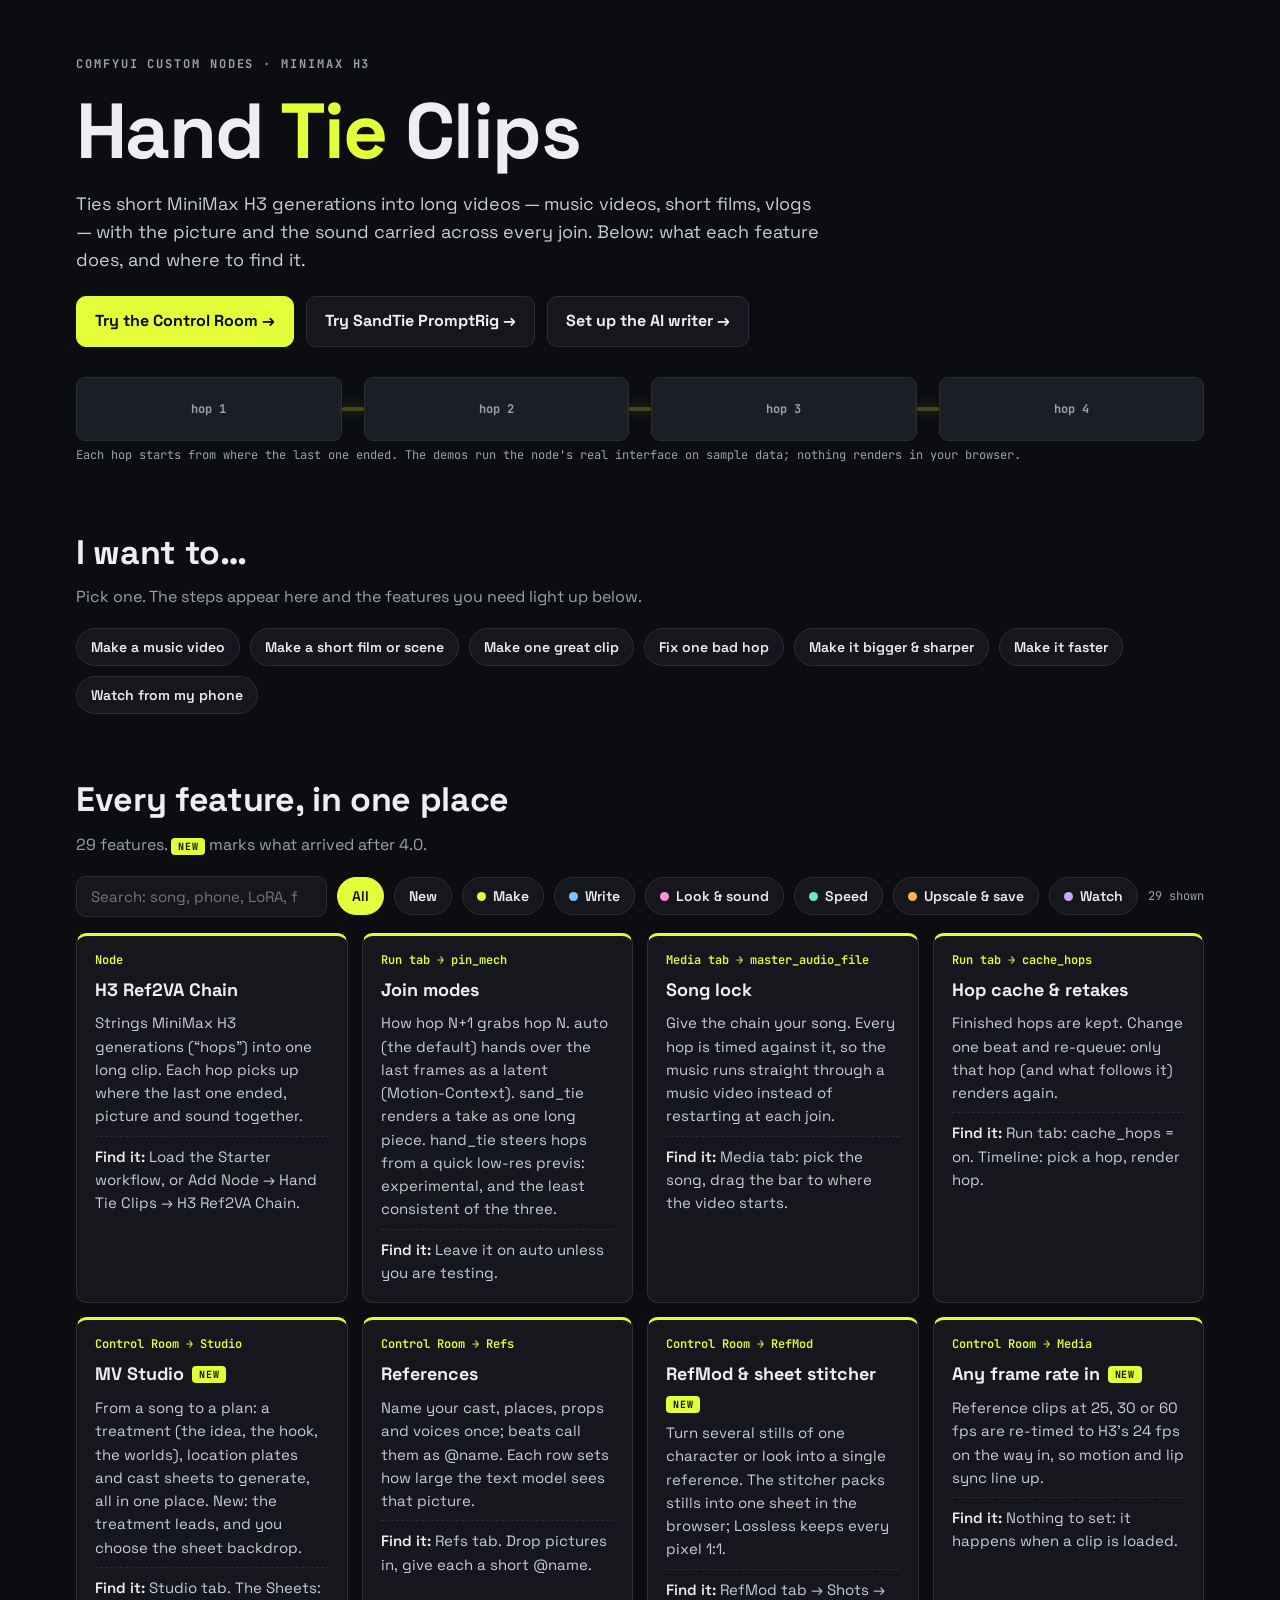
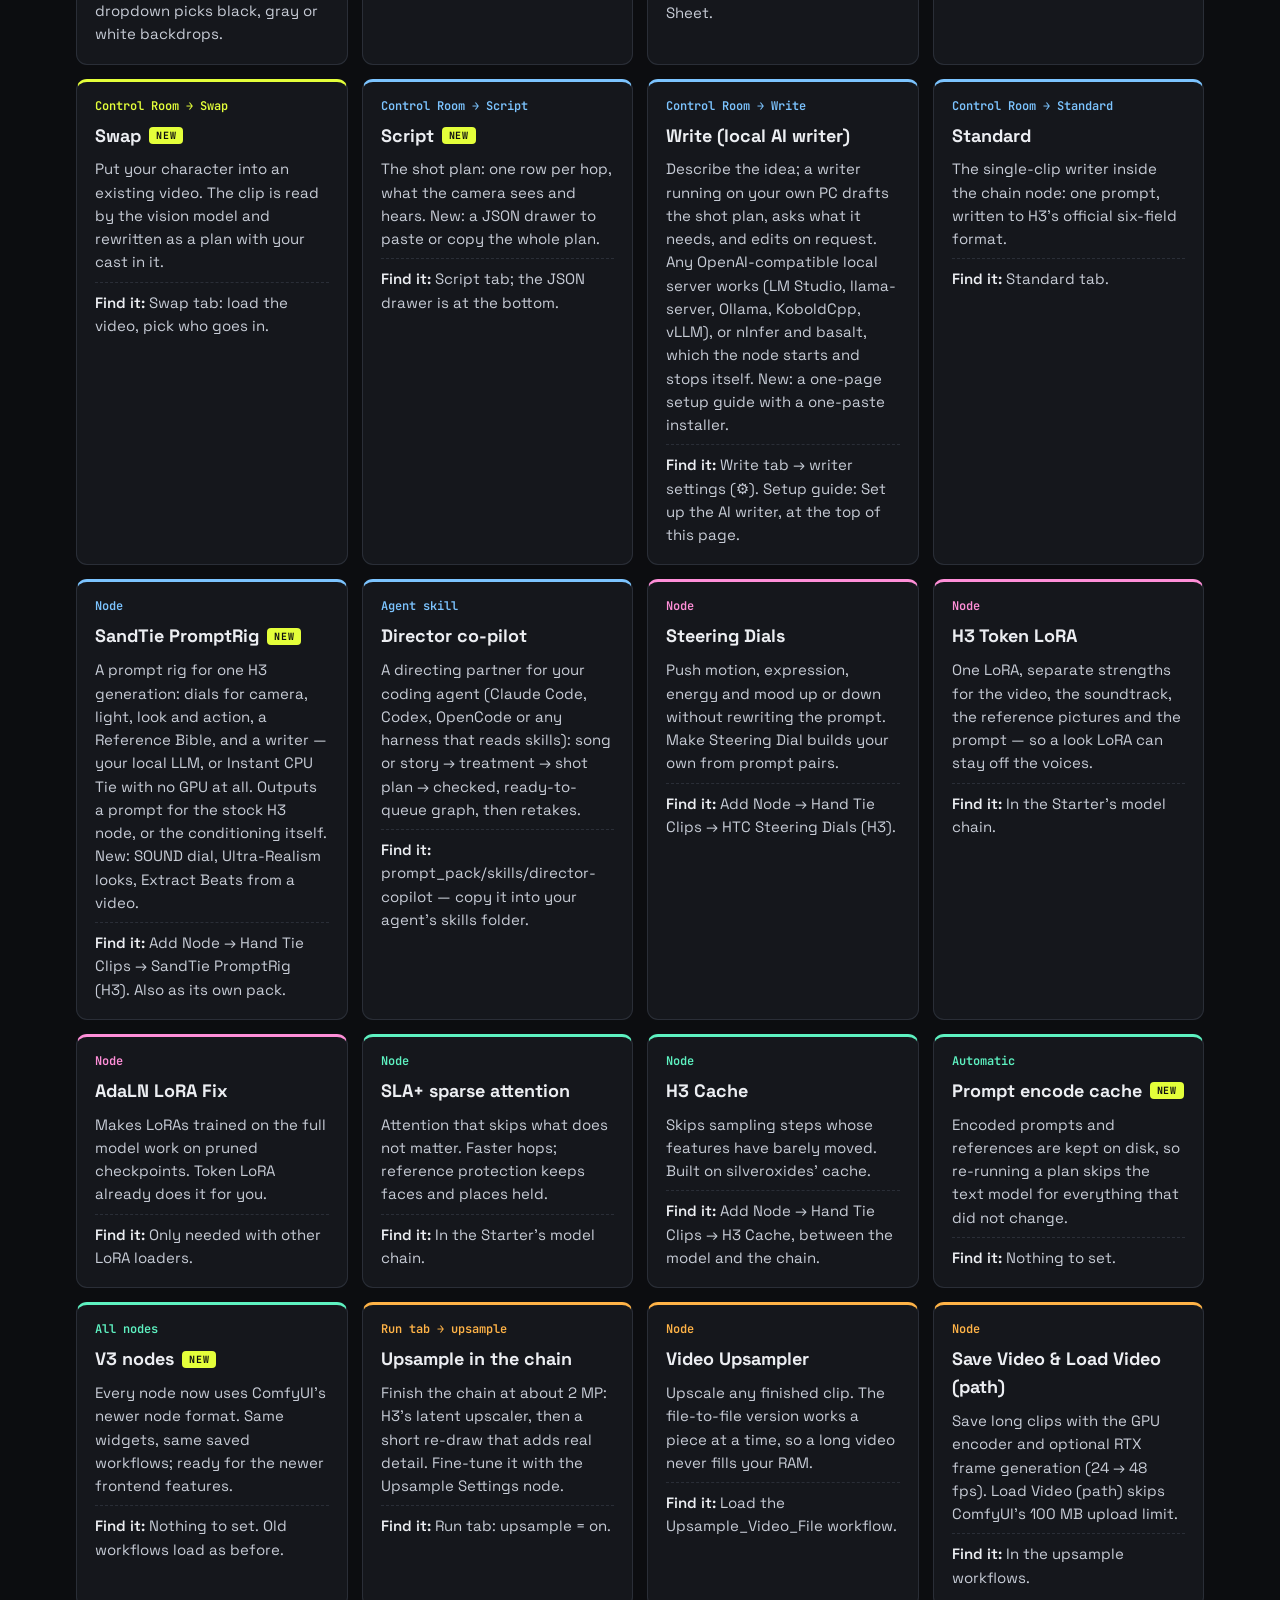
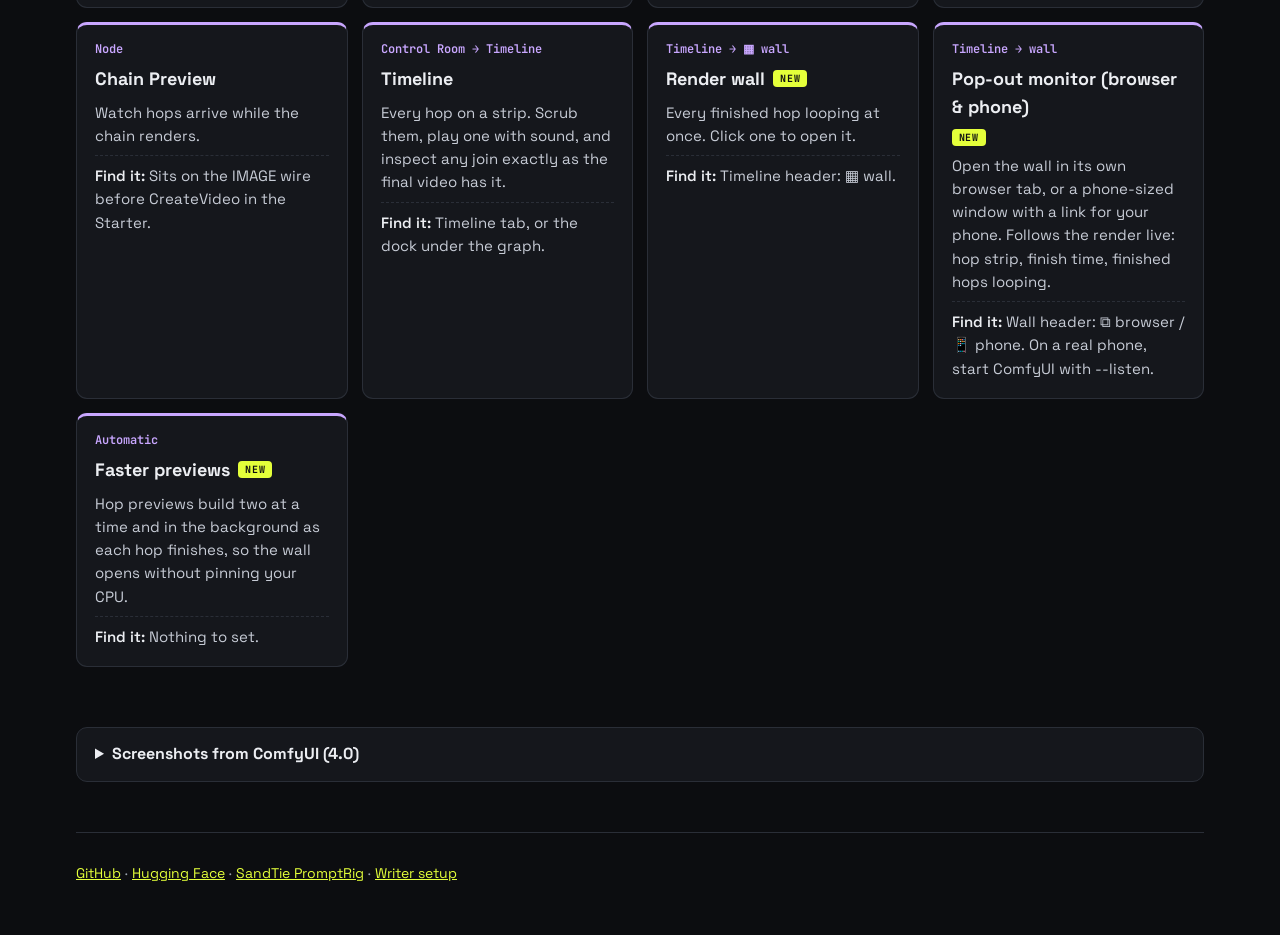
==== commit f8ed8195: "fix(all): hotfix 8 - MV Studio times known lyrics, basalt writer, writer setup guide, Scribe full-bo" ====
--- a/docs/demo.html
+++ b/docs/demo.html
@@ -84,6 +84,7 @@
     <div class="cta">
       <a class="btn main" href="live/index.html">Try the Control Room →</a>
       <a class="btn" href="live/sandtie.html">Try SandTie PromptRig →</a>
+      <a class="btn" href="writer_setup.html">Set up the AI writer →</a>
     </div>
     <div>
       <div class="chain" aria-hidden="true">
@@ -123,7 +124,7 @@
 <article class="card" data-id="media" style="--c:#e4ff3a"><span class="where">Control Room → Media</span><h3>Any frame rate in <span class="new">NEW</span></h3><p>Reference clips at 25, 30 or 60 fps are re-timed to H3&#x27;s 24 fps on the way in, so motion and lip sync line up.</p><p class="find"><b>Find it:</b> Nothing to set: it happens when a clip is loaded.</p></article>
 <article class="card" data-id="swap" style="--c:#e4ff3a"><span class="where">Control Room → Swap</span><h3>Swap <span class="new">NEW</span></h3><p>Put your character into an existing video. The clip is read by the vision model and rewritten as a plan with your cast in it.</p><p class="find"><b>Find it:</b> Swap tab: load the video, pick who goes in.</p></article>
 <article class="card" data-id="script" style="--c:#7cc4ff"><span class="where">Control Room → Script</span><h3>Script <span class="new">NEW</span></h3><p>The shot plan: one row per hop, what the camera sees and hears. New: a JSON drawer to paste or copy the whole plan.</p><p class="find"><b>Find it:</b> Script tab; the JSON drawer is at the bottom.</p></article>
-<article class="card" data-id="write" style="--c:#7cc4ff"><span class="where">Control Room → Write</span><h3>Write (local AI writer)</h3><p>Describe the idea; a writer running on your own PC drafts the shot plan, asks what it needs, and edits on request. Any OpenAI-compatible local server works (LM Studio, llama-server, Ollama, KoboldCpp, vLLM), or nInfer.</p><p class="find"><b>Find it:</b> Write tab → writer settings: pick Local server and its address, or nInfer.</p></article>
+<article class="card" data-id="write" style="--c:#7cc4ff"><span class="where">Control Room → Write</span><h3>Write (local AI writer)</h3><p>Describe the idea; a writer running on your own PC drafts the shot plan, asks what it needs, and edits on request. Any OpenAI-compatible local server works (LM Studio, llama-server, Ollama, KoboldCpp, vLLM), or nInfer and basalt, which the node starts and stops itself. New: a one-page setup guide with a one-paste installer.</p><p class="find"><b>Find it:</b> Write tab → writer settings (⚙). Setup guide: Set up the AI writer, at the top of this page.</p></article>
 <article class="card" data-id="standard" style="--c:#7cc4ff"><span class="where">Control Room → Standard</span><h3>Standard</h3><p>The single-clip writer inside the chain node: one prompt, written to H3&#x27;s official six-field format.</p><p class="find"><b>Find it:</b> Standard tab.</p></article>
 <article class="card" data-id="sandtie" style="--c:#7cc4ff"><span class="where">Node</span><h3>SandTie PromptRig <span class="new">NEW</span></h3><p>A prompt rig for one H3 generation: dials for camera, light, look and action, a Reference Bible, and a writer — your local LLM, or Instant CPU Tie with no GPU at all. Outputs a prompt for the stock H3 node, or the conditioning itself. New: SOUND dial, Ultra-Realism looks, Extract Beats from a video.</p><p class="find"><b>Find it:</b> Add Node → Hand Tie Clips → SandTie PromptRig (H3). Also as its own pack.</p></article>
 <article class="card" data-id="copilot" style="--c:#7cc4ff"><span class="where">Agent skill</span><h3>Director co-pilot</h3><p>A directing partner for your coding agent (Claude Code, Codex, OpenCode or any harness that reads skills): song or story → treatment → shot plan → checked, ready-to-queue graph, then retakes.</p><p class="find"><b>Find it:</b> prompt_pack/skills/director-copilot — copy it into your agent&#x27;s skills folder.</p></article>
@@ -155,11 +156,12 @@
   <footer>
     <a href="https://github.com/sandpies/ComfyUI-Hand-Tie-Clips">GitHub</a> ·
     <a href="https://huggingface.co/sandpies/ComfyUI-Hand-Tie-Clips">Hugging Face</a> ·
-    <a href="https://github.com/sandpies/ComfyUI-SandTie-PromptRig">SandTie PromptRig</a>
+    <a href="https://github.com/sandpies/ComfyUI-SandTie-PromptRig">SandTie PromptRig</a> ·
+    <a href="writer_setup.html">Writer setup</a>
   </footer>
 </main>
 <script>
-const FEATS = {"chain": {"title": "H3 Ref2VA Chain", "where": "Node", "what": "Strings MiniMax H3 generations (“hops”) into one long clip. Each hop picks up where the last one ended, picture and sound together.", "find": "Load the Starter workflow, or Add Node → Hand Tie Clips → H3 Ref2VA Chain.", "area": "make", "new": false}, "joins": {"title": "Join modes", "where": "Run tab → pin_mech", "what": "How hop N+1 grabs hop N. auto (the default) hands over the last frames as a latent (Motion-Context). sand_tie renders a take as one long piece. hand_tie steers hops from a quick low-res previs: experimental, and the least consistent of the three.", "find": "Leave it on auto unless you are testing.", "area": "make", "new": false}, "song": {"title": "Song lock", "where": "Media tab → master_audio_file", "what": "Give the chain your song. Every hop is timed against it, so the music runs straight through a music video instead of restarting at each join.", "find": "Media tab: pick the song, drag the bar to where the video starts.", "area": "make", "new": false}, "cache": {"title": "Hop cache & retakes", "where": "Run tab → cache_hops", "what": "Finished hops are kept. Change one beat and re-queue: only that hop (and what follows it) renders again.", "find": "Run tab: cache_hops = on. Timeline: pick a hop, render hop.", "area": "make", "new": false}, "studio": {"title": "MV Studio", "where": "Control Room → Studio", "what": "From a song to a plan: a treatment (the idea, the hook, the worlds), location plates and cast sheets to generate, all in one place. New: the treatment leads, and you choose the sheet backdrop.", "find": "Studio tab. The Sheets: dropdown picks black, gray or white backdrops.", "area": "make", "new": true}, "refs": {"title": "References", "where": "Control Room → Refs", "what": "Name your cast, places, props and voices once; beats call them as @name. Each row sets how large the text model sees that picture.", "find": "Refs tab. Drop pictures in, give each a short @name.", "area": "make", "new": false}, "refmod": {"title": "RefMod & sheet stitcher", "where": "Control Room → RefMod", "what": "Turn several stills of one character or look into a single reference. The stitcher packs stills into one sheet in the browser; Lossless keeps every pixel 1:1.", "find": "RefMod tab → Shots → Sheet.", "area": "make", "new": true}, "media": {"title": "Any frame rate in", "where": "Control Room → Media", "what": "Reference clips at 25, 30 or 60 fps are re-timed to H3's 24 fps on the way in, so motion and lip sync line up.", "find": "Nothing to set: it happens when a clip is loaded.", "area": "make", "new": true}, "swap": {"title": "Swap", "where": "Control Room → Swap", "what": "Put your character into an existing video. The clip is read by the vision model and rewritten as a plan with your cast in it.", "find": "Swap tab: load the video, pick who goes in.", "area": "make", "new": true}, "script": {"title": "Script", "where": "Control Room → Script", "what": "The shot plan: one row per hop, what the camera sees and hears. New: a JSON drawer to paste or copy the whole plan.", "find": "Script tab; the JSON drawer is at the bottom.", "area": "write", "new": true}, "write": {"title": "Write (local AI writer)", "where": "Control Room → Write", "what": "Describe the idea; a writer running on your own PC drafts the shot plan, asks what it needs, and edits on request. Any OpenAI-compatible local server works (LM Studio, llama-server, Ollama, KoboldCpp, vLLM), or nInfer.", "find": "Write tab → writer settings: pick Local server and its address, or nInfer.", "area": "write", "new": false}, "standard": {"title": "Standard", "where": "Control Room → Standard", "what": "The single-clip writer inside the chain node: one prompt, written to H3's official six-field format.", "find": "Standard tab.", "area": "write", "new": false}, "sandtie": {"title": "SandTie PromptRig", "where": "Node", "what": "A prompt rig for one H3 generation: dials for camera, light, look and action, a Reference Bible, and a writer — your local LLM, or Instant CPU Tie with no GPU at all. Outputs a prompt for the stock H3 node, or the conditioning itself. New: SOUND dial, Ultra-Realism looks, Extract Beats from a video.", "find": "Add Node → Hand Tie Clips → SandTie PromptRig (H3). Also as its own pack.", "area": "write", "new": true}, "copilot": {"title": "Director co-pilot", "where": "Agent skill", "what": "A directing partner for your coding agent (Claude Code, Codex, OpenCode or any harness that reads skills): song or story → treatment → shot plan → checked, ready-to-queue graph, then retakes.", "find": "prompt_pack/skills/director-copilot — copy it into your agent's skills folder.", "area": "write", "new": false}, "dials": {"title": "Steering Dials", "where": "Node", "what": "Push motion, expression, energy and mood up or down without rewriting the prompt. Make Steering Dial builds your own from prompt pairs.", "find": "Add Node → Hand Tie Clips → HTC Steering Dials (H3).", "area": "look", "new": false}, "tokenlora": {"title": "H3 Token LoRA", "where": "Node", "what": "One LoRA, separate strengths for the video, the soundtrack, the reference pictures and the prompt — so a look LoRA can stay off the voices.", "find": "In the Starter's model chain.", "area": "look", "new": false}, "adaln": {"title": "AdaLN LoRA Fix", "where": "Node", "what": "Makes LoRAs trained on the full model work on pruned checkpoints. Token LoRA already does it for you.", "find": "Only needed with other LoRA loaders.", "area": "look", "new": false}, "sla": {"title": "SLA+ sparse attention", "where": "Node", "what": "Attention that skips what does not matter. Faster hops; reference protection keeps faces and places held.", "find": "In the Starter's model chain.", "area": "speed", "new": false}, "h3cache": {"title": "H3 Cache", "where": "Node", "what": "Skips sampling steps whose features have barely moved. Built on silveroxides' cache.", "find": "Add Node → Hand Tie Clips → H3 Cache, between the model and the chain.", "area": "speed", "new": false}, "condcache": {"title": "Prompt encode cache", "where": "Automatic", "what": "Encoded prompts and references are kept on disk, so re-running a plan skips the text model for everything that did not change.", "find": "Nothing to set.", "area": "speed", "new": true}, "v3": {"title": "V3 nodes", "where": "All nodes", "what": "Every node now uses ComfyUI's newer node format. Same widgets, same saved workflows; ready for the newer frontend features.", "find": "Nothing to set. Old workflows load as before.", "area": "speed", "new": true}, "upsample": {"title": "Upsample in the chain", "where": "Run tab → upsample", "what": "Finish the chain at about 2 MP: H3's latent upscaler, then a short re-draw that adds real detail. Fine-tune it with the Upsample Settings node.", "find": "Run tab: upsample = on.", "area": "upscale", "new": false}, "vup": {"title": "Video Upsampler", "where": "Node", "what": "Upscale any finished clip. The file-to-file version works a piece at a time, so a long video never fills your RAM.", "find": "Load the Upsample_Video_File workflow.", "area": "upscale", "new": false}, "save": {"title": "Save Video & Load Video (path)", "where": "Node", "what": "Save long clips with the GPU encoder and optional RTX frame generation (24 → 48 fps). Load Video (path) skips ComfyUI's 100 MB upload limit.", "find": "In the upsample workflows.", "area": "upscale", "new": false}, "preview": {"title": "Chain Preview", "where": "Node", "what": "Watch hops arrive while the chain renders.", "find": "Sits on the IMAGE wire before CreateVideo in the Starter.", "area": "watch", "new": false}, "timeline": {"title": "Timeline", "where": "Control Room → Timeline", "what": "Every hop on a strip. Scrub them, play one with sound, and inspect any join exactly as the final video has it.", "find": "Timeline tab, or the dock under the graph.", "area": "watch", "new": false}, "wall": {"title": "Render wall", "where": "Timeline → ▦ wall", "what": "Every finished hop looping at once. Click one to open it.", "find": "Timeline header: ▦ wall.", "area": "watch", "new": true}, "popout": {"title": "Pop-out monitor (browser & phone)", "where": "Timeline → wall", "what": "Open the wall in its own browser tab, or a phone-sized window with a link for your phone. Follows the render live: hop strip, finish time, finished hops looping.", "find": "Wall header: ⧉ browser / 📱 phone. On a real phone, start ComfyUI with --listen.", "area": "watch", "new": true}, "fastpv": {"title": "Faster previews", "where": "Automatic", "what": "Hop previews build two at a time and in the background as each hop finishes, so the wall opens without pinning your CPU.", "find": "Nothing to set.", "area": "watch", "new": true}};
+const FEATS = {"chain": {"title": "H3 Ref2VA Chain", "where": "Node", "what": "Strings MiniMax H3 generations (“hops”) into one long clip. Each hop picks up where the last one ended, picture and sound together.", "find": "Load the Starter workflow, or Add Node → Hand Tie Clips → H3 Ref2VA Chain.", "area": "make", "new": false}, "joins": {"title": "Join modes", "where": "Run tab → pin_mech", "what": "How hop N+1 grabs hop N. auto (the default) hands over the last frames as a latent (Motion-Context). sand_tie renders a take as one long piece. hand_tie steers hops from a quick low-res previs: experimental, and the least consistent of the three.", "find": "Leave it on auto unless you are testing.", "area": "make", "new": false}, "song": {"title": "Song lock", "where": "Media tab → master_audio_file", "what": "Give the chain your song. Every hop is timed against it, so the music runs straight through a music video instead of restarting at each join.", "find": "Media tab: pick the song, drag the bar to where the video starts.", "area": "make", "new": false}, "cache": {"title": "Hop cache & retakes", "where": "Run tab → cache_hops", "what": "Finished hops are kept. Change one beat and re-queue: only that hop (and what follows it) renders again.", "find": "Run tab: cache_hops = on. Timeline: pick a hop, render hop.", "area": "make", "new": false}, "studio": {"title": "MV Studio", "where": "Control Room → Studio", "what": "From a song to a plan: a treatment (the idea, the hook, the worlds), location plates and cast sheets to generate, all in one place. New: the treatment leads, and you choose the sheet backdrop.", "find": "Studio tab. The Sheets: dropdown picks black, gray or white backdrops.", "area": "make", "new": true}, "refs": {"title": "References", "where": "Control Room → Refs", "what": "Name your cast, places, props and voices once; beats call them as @name. Each row sets how large the text model sees that picture.", "find": "Refs tab. Drop pictures in, give each a short @name.", "area": "make", "new": false}, "refmod": {"title": "RefMod & sheet stitcher", "where": "Control Room → RefMod", "what": "Turn several stills of one character or look into a single reference. The stitcher packs stills into one sheet in the browser; Lossless keeps every pixel 1:1.", "find": "RefMod tab → Shots → Sheet.", "area": "make", "new": true}, "media": {"title": "Any frame rate in", "where": "Control Room → Media", "what": "Reference clips at 25, 30 or 60 fps are re-timed to H3's 24 fps on the way in, so motion and lip sync line up.", "find": "Nothing to set: it happens when a clip is loaded.", "area": "make", "new": true}, "swap": {"title": "Swap", "where": "Control Room → Swap", "what": "Put your character into an existing video. The clip is read by the vision model and rewritten as a plan with your cast in it.", "find": "Swap tab: load the video, pick who goes in.", "area": "make", "new": true}, "script": {"title": "Script", "where": "Control Room → Script", "what": "The shot plan: one row per hop, what the camera sees and hears. New: a JSON drawer to paste or copy the whole plan.", "find": "Script tab; the JSON drawer is at the bottom.", "area": "write", "new": true}, "write": {"title": "Write (local AI writer)", "where": "Control Room → Write", "what": "Describe the idea; a writer running on your own PC drafts the shot plan, asks what it needs, and edits on request. Any OpenAI-compatible local server works (LM Studio, llama-server, Ollama, KoboldCpp, vLLM), or nInfer and basalt, which the node starts and stops itself. New: a one-page setup guide with a one-paste installer.", "find": "Write tab → writer settings (⚙). Setup guide: Set up the AI writer, at the top of this page.", "area": "write", "new": false}, "standard": {"title": "Standard", "where": "Control Room → Standard", "what": "The single-clip writer inside the chain node: one prompt, written to H3's official six-field format.", "find": "Standard tab.", "area": "write", "new": false}, "sandtie": {"title": "SandTie PromptRig", "where": "Node", "what": "A prompt rig for one H3 generation: dials for camera, light, look and action, a Reference Bible, and a writer — your local LLM, or Instant CPU Tie with no GPU at all. Outputs a prompt for the stock H3 node, or the conditioning itself. New: SOUND dial, Ultra-Realism looks, Extract Beats from a video.", "find": "Add Node → Hand Tie Clips → SandTie PromptRig (H3). Also as its own pack.", "area": "write", "new": true}, "copilot": {"title": "Director co-pilot", "where": "Agent skill", "what": "A directing partner for your coding agent (Claude Code, Codex, OpenCode or any harness that reads skills): song or story → treatment → shot plan → checked, ready-to-queue graph, then retakes.", "find": "prompt_pack/skills/director-copilot — copy it into your agent's skills folder.", "area": "write", "new": false}, "dials": {"title": "Steering Dials", "where": "Node", "what": "Push motion, expression, energy and mood up or down without rewriting the prompt. Make Steering Dial builds your own from prompt pairs.", "find": "Add Node → Hand Tie Clips → HTC Steering Dials (H3).", "area": "look", "new": false}, "tokenlora": {"title": "H3 Token LoRA", "where": "Node", "what": "One LoRA, separate strengths for the video, the soundtrack, the reference pictures and the prompt — so a look LoRA can stay off the voices.", "find": "In the Starter's model chain.", "area": "look", "new": false}, "adaln": {"title": "AdaLN LoRA Fix", "where": "Node", "what": "Makes LoRAs trained on the full model work on pruned checkpoints. Token LoRA already does it for you.", "find": "Only needed with other LoRA loaders.", "area": "look", "new": false}, "sla": {"title": "SLA+ sparse attention", "where": "Node", "what": "Attention that skips what does not matter. Faster hops; reference protection keeps faces and places held.", "find": "In the Starter's model chain.", "area": "speed", "new": false}, "h3cache": {"title": "H3 Cache", "where": "Node", "what": "Skips sampling steps whose features have barely moved. Built on silveroxides' cache.", "find": "Add Node → Hand Tie Clips → H3 Cache, between the model and the chain.", "area": "speed", "new": false}, "condcache": {"title": "Prompt encode cache", "where": "Automatic", "what": "Encoded prompts and references are kept on disk, so re-running a plan skips the text model for everything that did not change.", "find": "Nothing to set.", "area": "speed", "new": true}, "v3": {"title": "V3 nodes", "where": "All nodes", "what": "Every node now uses ComfyUI's newer node format. Same widgets, same saved workflows; ready for the newer frontend features.", "find": "Nothing to set. Old workflows load as before.", "area": "speed", "new": true}, "upsample": {"title": "Upsample in the chain", "where": "Run tab → upsample", "what": "Finish the chain at about 2 MP: H3's latent upscaler, then a short re-draw that adds real detail. Fine-tune it with the Upsample Settings node.", "find": "Run tab: upsample = on.", "area": "upscale", "new": false}, "vup": {"title": "Video Upsampler", "where": "Node", "what": "Upscale any finished clip. The file-to-file version works a piece at a time, so a long video never fills your RAM.", "find": "Load the Upsample_Video_File workflow.", "area": "upscale", "new": false}, "save": {"title": "Save Video & Load Video (path)", "where": "Node", "what": "Save long clips with the GPU encoder and optional RTX frame generation (24 → 48 fps). Load Video (path) skips ComfyUI's 100 MB upload limit.", "find": "In the upsample workflows.", "area": "upscale", "new": false}, "preview": {"title": "Chain Preview", "where": "Node", "what": "Watch hops arrive while the chain renders.", "find": "Sits on the IMAGE wire before CreateVideo in the Starter.", "area": "watch", "new": false}, "timeline": {"title": "Timeline", "where": "Control Room → Timeline", "what": "Every hop on a strip. Scrub them, play one with sound, and inspect any join exactly as the final video has it.", "find": "Timeline tab, or the dock under the graph.", "area": "watch", "new": false}, "wall": {"title": "Render wall", "where": "Timeline → ▦ wall", "what": "Every finished hop looping at once. Click one to open it.", "find": "Timeline header: ▦ wall.", "area": "watch", "new": true}, "popout": {"title": "Pop-out monitor (browser & phone)", "where": "Timeline → wall", "what": "Open the wall in its own browser tab, or a phone-sized window with a link for your phone. Follows the render live: hop strip, finish time, finished hops looping.", "find": "Wall header: ⧉ browser / 📱 phone. On a real phone, start ComfyUI with --listen.", "area": "watch", "new": true}, "fastpv": {"title": "Faster previews", "where": "Automatic", "what": "Hop previews build two at a time and in the background as each hop finishes, so the wall opens without pinning your CPU.", "find": "Nothing to set.", "area": "watch", "new": true}};
 const RECIPES = {"mv": ["studio", "song", "write", "joins", "wall"], "film": ["refs", "write", "script", "cache", "timeline"], "one": ["sandtie", "dials", "standard"], "fix": ["cache", "script", "timeline"], "big": ["upsample", "vup", "save"], "fast": ["sla", "h3cache", "condcache"], "watch": ["wall", "popout", "fastpv"]};
 const cards = [...document.querySelectorAll(".card")];
 const chips = [...document.querySelectorAll(".tools .chip")];
